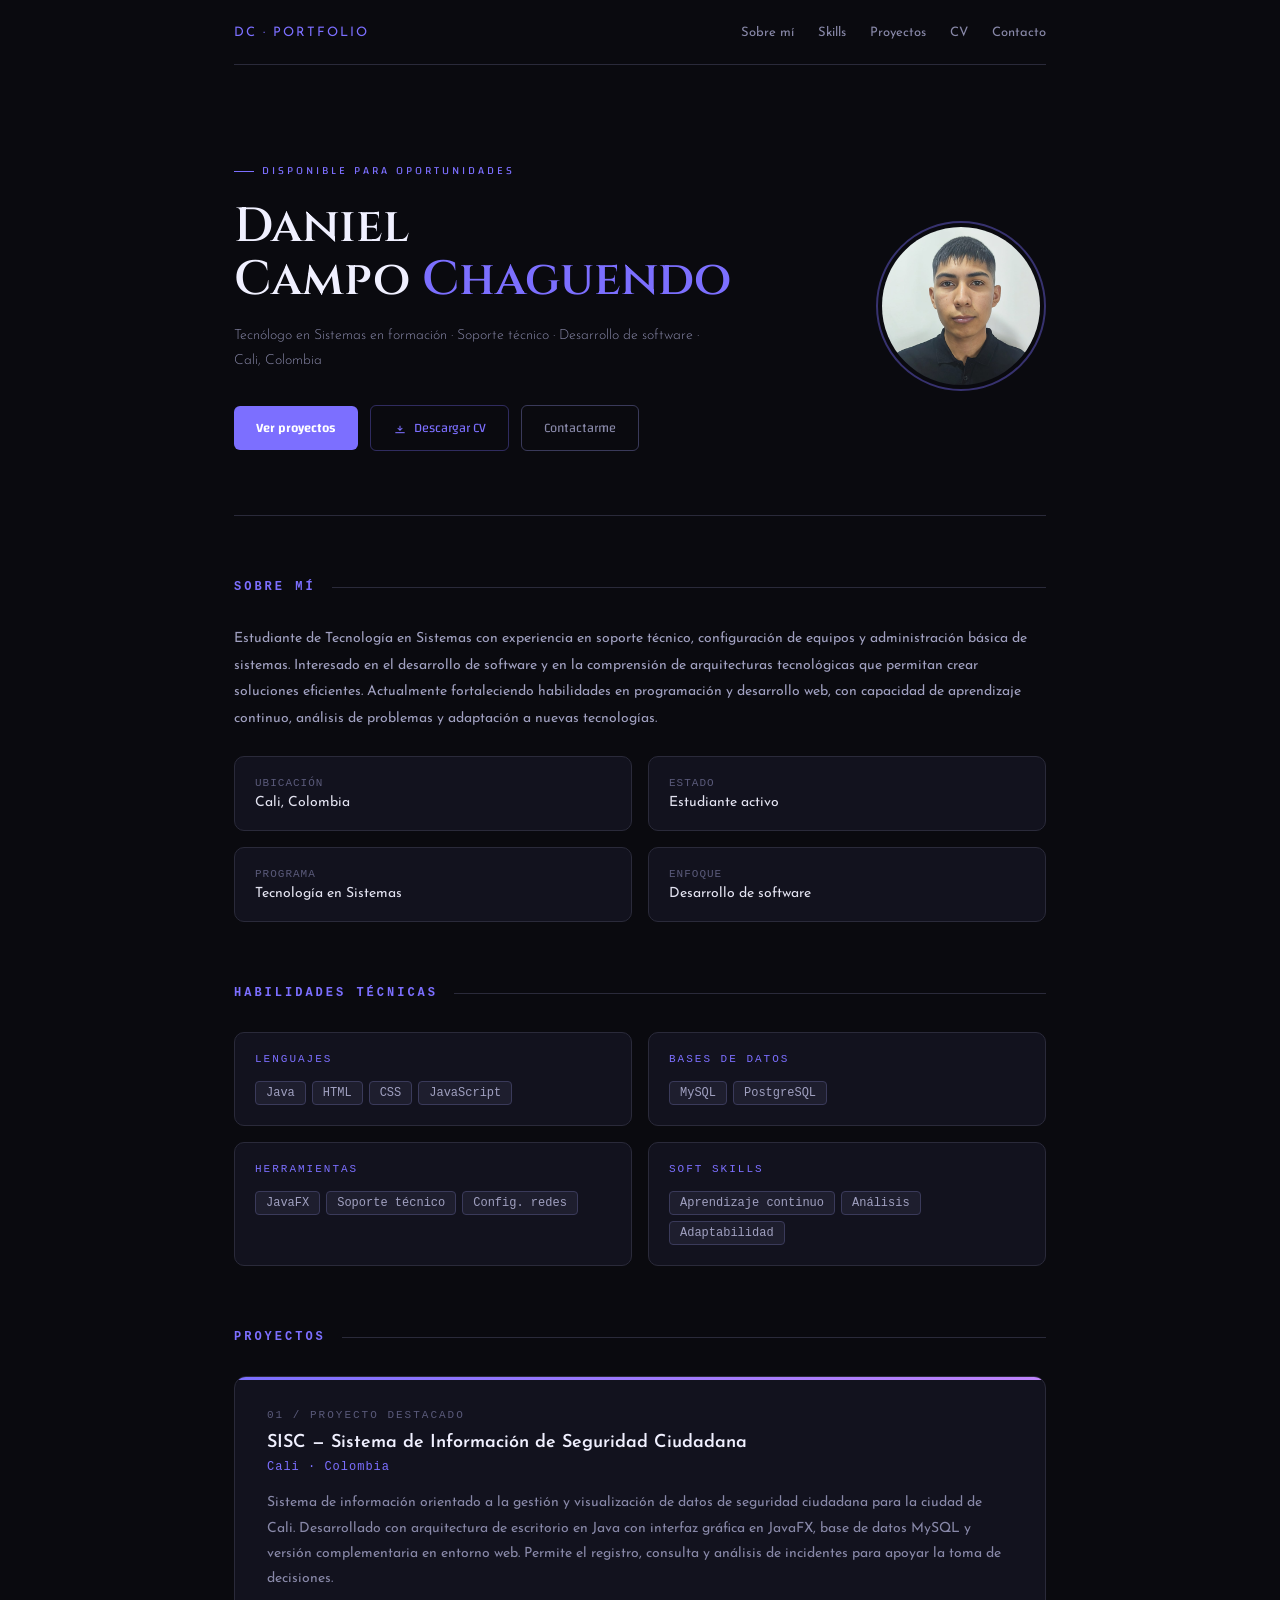
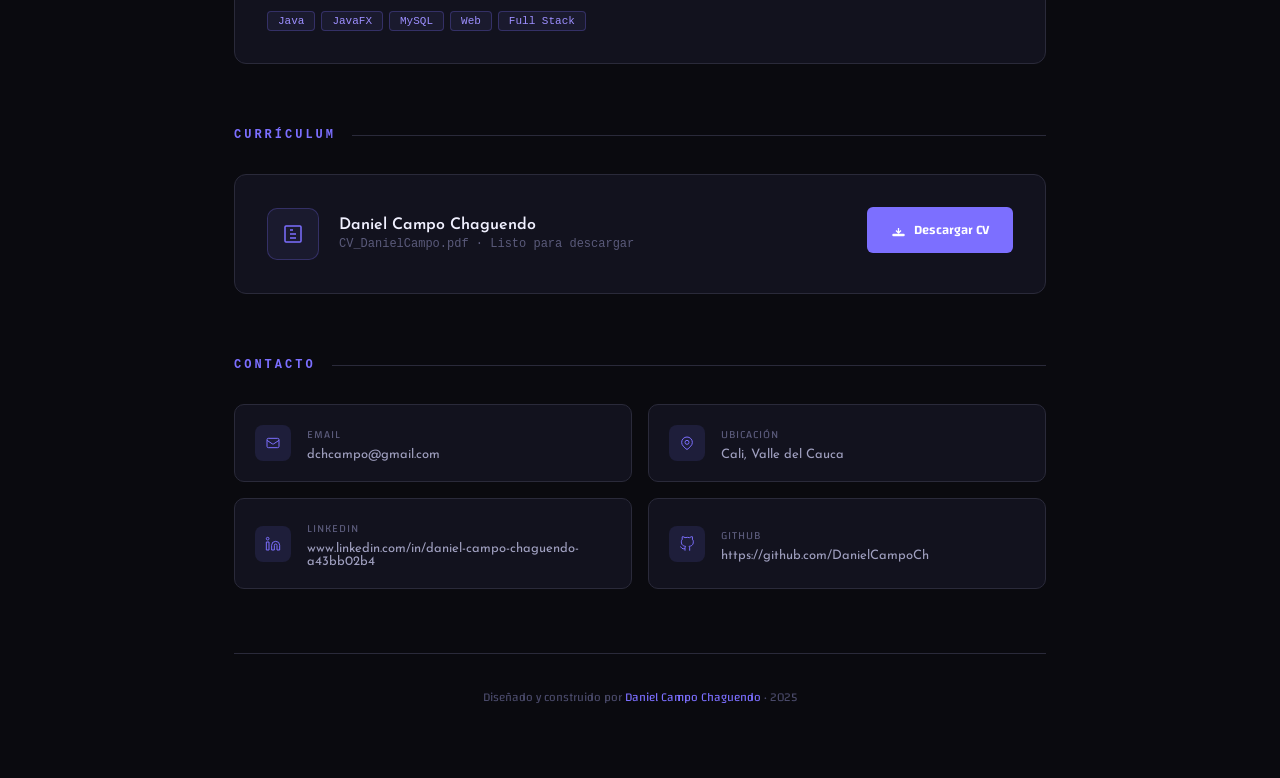
==== index.html @ 781b0d57 "renombre" ====
<!DOCTYPE html>
<html lang="es">
<head>
  <meta charset="UTF-8" />
  <meta name="viewport" content="width=device-width, initial-scale=1.0" />
  <title>Daniel Campo Chaguendo · Portfolio</title>
  <link rel="preconnect" href="https://fonts.googleapis.com">
  <link rel="preconnect" href="https://fonts.gstatic.com" crossorigin>
  <link href="https://fonts.googleapis.com/css2?family=Bungee&family=Changa:wght@200..800&family=Cinzel:wght@400..900&family=Josefin+Sans:ital,wght@0,100..700;1,100..700&family=Luckiest+Guy&family=Staatliches&display=swap" rel="stylesheet">
  <link rel="stylesheet" href="css/portafolio_styles.css">
</head>
<body>

  <!-- LIGHTBOX -->
  <div class="lightbox" id="lightbox" onclick="closeLightbox()">
    <!--
      FOTO AMPLIADA — cambia este src por la ruta de tu foto, ej: src="foto.jpg"
    -->
    <img
      src="img/logo-perfil.jpg"
      id="lightboxImg"
      alt="Daniel Campo Chaguendo"
    />
    <div class="lightbox-name">Daniel Campo Chaguendo</div>
    <button class="lightbox-close" onclick="closeLightbox()">CERRAR</button>
  </div>

  <div class="portfolio-root">

    <nav>
      <div class="nav-logo">DC · Portfolio</div>
      <ul class="nav-links">
        <li><a href="#sobre">Sobre mí</a></li>
        <li><a href="#skills">Skills</a></li>
        <li><a href="#proyectos">Proyectos</a></li>
        <li><a href="#cv-section">CV</a></li>
        <li><a href="#contacto">Contacto</a></li>
      </ul>
    </nav>

    <!-- HERO -->
    <div class="hero">
      <div class="hero-inner">
        <div class="hero-text">
          <div class="hero-tag">Disponible para oportunidades</div>
          <h1>Daniel<br>Campo <span>Chaguendo</span></h1>
          <p class="hero-desc">
            Tecnólogo en Sistemas en formación · Soporte técnico · Desarrollo de software · Cali, Colombia
          </p>
          <div class="hero-cta">
            <a class="btn-primary" href="#proyectos">Ver proyectos</a>
            <a class="btn-cv" href="#cv-section">
              <svg viewBox="0 0 24 24" fill="none" stroke="currentColor" stroke-width="1.8">
                <path d="M12 16v-8M8 12l4 4 4-4"/><path d="M4 20h16"/>
              </svg>
              Descargar CV
            </a>
            <a class="btn-outline" href="#contacto">Contactarme</a>
          </div>
        </div>

        <!--
          FOTO DE PERFIL — Para usar tu foto real:
          1. Guarda tu foto en la misma carpeta que este archivo, ej: "mi-foto.jpg"
          2. Cambia el src de abajo: src="mi-foto.jpg"
          3. Haz lo mismo en el lightbox de arriba
        -->
        <div class="hero-photo-wrap">
          <div class="photo-frame" onclick="openLightbox()">
            <div class="photo-inner">
              <img
                src="img/logo-perfil.jpg"
                alt="Daniel Campo Chaguendo"
              />
              <div class="photo-hint"><span>VER FOTO</span></div>
            </div>
          </div>
        </div>
      </div>
    </div>

    <!-- SOBRE MÍ -->
    <section id="sobre">
      <div class="section-header"><h2>Sobre mí</h2></div>
      <p class="about-text">
        Estudiante de Tecnología en Sistemas con experiencia en soporte técnico, configuración de equipos
        y administración básica de sistemas. Interesado en el desarrollo de software y en la comprensión
        de arquitecturas tecnológicas que permitan crear soluciones eficientes. Actualmente fortaleciendo
        habilidades en programación y desarrollo web, con capacidad de aprendizaje continuo, análisis de
        problemas y adaptación a nuevas tecnologías.
      </p>
      <div class="about-grid">
        <div class="info-card">
          <div class="info-card-label">Ubicación</div>
          <div class="info-card-value">Cali, Colombia</div>
        </div>
        <div class="info-card">
          <div class="info-card-label">Estado</div>
          <div class="info-card-value">Estudiante activo</div>
        </div>
        <div class="info-card">
          <div class="info-card-label">Programa</div>
          <div class="info-card-value">Tecnología en Sistemas</div>
        </div>
        <div class="info-card">
          <div class="info-card-label">Enfoque</div>
          <div class="info-card-value">Desarrollo de software</div>
        </div>
      </div>
    </section>

    <!-- SKILLS -->
    <section id="skills">
      <div class="section-header"><h2>Habilidades técnicas</h2></div>
      <div class="skills-grid">
        <div class="skill-group">
          <div class="skill-group-title">Lenguajes</div>
          <div class="skill-pills">
            <span class="pill">Java</span>
            <span class="pill">HTML</span>
            <span class="pill">CSS</span>
            <span class="pill">JavaScript</span>
          </div>
        </div>
        <div class="skill-group">
          <div class="skill-group-title">Bases de datos</div>
          <div class="skill-pills">
            <span class="pill">MySQL</span>
            <span class="pill">PostgreSQL</span>
          </div>
        </div>
        <div class="skill-group">
          <div class="skill-group-title">Herramientas</div>
          <div class="skill-pills">
            <span class="pill">JavaFX</span>
            <span class="pill">Soporte técnico</span>
            <span class="pill">Config. redes</span>
          </div>
        </div>
        <div class="skill-group">
          <div class="skill-group-title">Soft skills</div>
          <div class="skill-pills">
            <span class="pill">Aprendizaje continuo</span>
            <span class="pill">Análisis</span>
            <span class="pill">Adaptabilidad</span>
          </div>
        </div>
      </div>
    </section>

    <!-- PROYECTOS -->
    <section id="proyectos">
      <div class="section-header"><h2>Proyectos</h2></div>
      <div class="project-card">
        <div class="project-number">01 / PROYECTO DESTACADO</div>
        <div class="project-title">SISC — Sistema de Información de Seguridad Ciudadana</div>
        <div class="project-subtitle">Cali · Colombia</div>
        <p class="project-desc">
          Sistema de información orientado a la gestión y visualización de datos de seguridad ciudadana
          para la ciudad de Cali. Desarrollado con arquitectura de escritorio en Java con interfaz gráfica
          en JavaFX, base de datos MySQL y versión complementaria en entorno web. Permite el registro,
          consulta y análisis de incidentes para apoyar la toma de decisiones.
        </p>
        <div class="project-tags">
          <span class="tag">Java</span>
          <span class="tag">JavaFX</span>
          <span class="tag">MySQL</span>
          <span class="tag">Web</span>
          <span class="tag">Full Stack</span>
        </div>
      </div>
    </section>

    <!-- CV -->
    <section id="cv-section">
      <div class="section-header"><h2>Currículum</h2></div>
      <div class="cv-card">
        <div class="cv-info">
          <div class="cv-icon">
            <svg viewBox="0 0 24 24" fill="none" stroke="#7c6fff" stroke-width="1.5">
              <path d="M9 12h6M9 16h6M9 8h3M5 4h14a1 1 0 011 1v14a1 1 0 01-1 1H5a1 1 0 01-1-1V5a1 1 0 011-1z"/>
            </svg>
          </div>
          <div>
            <div class="cv-title">Daniel Campo Chaguendo</div>
            <div class="cv-meta" id="cvMeta">CV_DanielCampo.pdf · Listo para descargar</div>
            <div class="cv-status" id="cvStatus">CV cargado correctamente</div>
          </div>
        </div>
        <div class="cv-actions">
          <button class="btn-download" onclick="downloadCV()">
            <svg viewBox="0 0 24 24" fill="none" stroke="currentColor" stroke-width="2">
              <path d="M12 16v-8M8 12l4 4 4-4"/><rect x="3" y="18" width="18" height="2" rx="1"/>
            </svg>
            Descargar CV
          </button>
          <span class="cv-upload-note" onclick="document.getElementById('cvInput').click()">
          </span>
          <input type="file" id="cvInput" accept=".pdf" />
        </div>
      </div>
    </section>

    <!-- CONTACTO -->
    <section id="contacto">
      <div class="section-header"><h2>Contacto</h2></div>
      <div class="contact-grid">
        <div class="contact-card">
          <div class="contact-icon">
            <svg viewBox="0 0 24 24" fill="none" stroke="#7c6fff" stroke-width="1.5">
              <path d="M3 8l7.89 5.26a2 2 0 002.22 0L21 8M5 19h14a2 2 0 002-2V7a2 2 0 00-2-2H5a2 2 0 00-2 2v10a2 2 0 002 2z"/>
            </svg>
          </div>
          <div>
            <div class="contact-label">Email</div>
            <!-- Reemplaza con tu email real -->
            <div class="contact-value">dchcampo@gmail.com</div>
          </div>
        </div>
        <div class="contact-card">
          <div class="contact-icon">
            <svg viewBox="0 0 24 24" fill="none" stroke="#7c6fff" stroke-width="1.5">
              <path d="M17.657 16.657L13.414 20.9a2 2 0 01-2.827 0l-4.244-4.243a8 8 0 1111.314 0z"/>
              <path d="M15 11a3 3 0 11-6 0 3 3 0 016 0z"/>
            </svg>
          </div>
          <div>
            <div class="contact-label">Ubicación</div>
            <div class="contact-value">Cali, Valle del Cauca</div>
          </div>
        </div>
        <div class="contact-card">
          <div class="contact-icon">
            <svg viewBox="0 0 24 24" fill="none" stroke="#7c6fff" stroke-width="1.5">
              <path d="M16 8a6 6 0 016 6v7h-4v-7a2 2 0 00-2-2 2 2 0 00-2 2v7h-4v-7a6 6 0 016-6zM2 9h4v12H2z"/>
              <circle cx="4" cy="4" r="2"/>
            </svg>
          </div>
          <div>
            <div class="contact-label">LinkedIn</div>
            <!-- Reemplaza con tu usuario real de LinkedIn -->
            <div class="contact-value">www.linkedin.com/in/daniel-campo-chaguendo-a43bb02b4</div>
          </div>
        </div>
        <div class="contact-card">
          <div class="contact-icon">
            <svg viewBox="0 0 24 24" fill="none" stroke="#7c6fff" stroke-width="1.5">
              <path d="M9 19c-5 1.5-5-2.5-7-3m14 6v-3.87a3.37 3.37 0 00-.94-2.61c3.14-.35 6.44-1.54 6.44-7A5.44 5.44 0 0020 4.77 5.07 5.07 0 0019.91 1S18.73.65 16 2.48a13.38 13.38 0 00-7 0C6.27.65 5.09 1 5.09 1A5.07 5.07 0 005 4.77a5.44 5.44 0 00-1.5 3.78c0 5.42 3.3 6.61 6.44 7A3.37 3.37 0 009 18.13V22"/>
            </svg>
          </div>
          <div>
            <div class="contact-label">GitHub</div>
            <!-- Reemplaza con tu usuario real de GitHub -->
            <div class="contact-value">https://github.com/DanielCampoCh</div>
          </div>
        </div>
      </div>
    </section>

    <footer>
      Diseñado y construido por <span>Daniel Campo Chaguendo</span> · 2025
    </footer>

  </div>

  <script src="js/portafolio_scripts.js"></script>
</body>
</html>
---- css/portafolio_styles.css ----
* { 
  margin: 0; 
  padding: 0; 
  box-sizing: border-box; 
}
html {
   scroll-behavior: smooth; 
}
body {
  background: #0a0a0f;
  color: #e2e2f0;
  font-family: "Josefin Sans", sans-serif;
  min-height: 100vh;
}
.portfolio-root {
  max-width: 860px;
  margin: 0 auto;
  padding: 0 1.5rem 4rem;
}

/* NAV */
nav {
  display: flex;
  justify-content: space-between;
  align-items: center;
  padding: 1.5rem 0;
  border-bottom: 0.5px solid #2a2a3a;
  margin-bottom: 3rem;
  position: sticky;
  top: 0;
  background: #0a0a0f;
  z-index: 100;
}
.nav-logo {
  font-family: 'Josefin Sans', monospace;
  font-size: 13px;
  color: #7c6fff;
  letter-spacing: 2px;
  text-transform: uppercase;
}
.nav-links { display: flex; gap: 1.5rem; list-style: none; }
.nav-links a {
  font-size: 13px;
  color: #8888a8;
  text-decoration: none;
  transition: color 0.2s;
}
.nav-links a:hover { color: #e2e2f0; }

/* HERO */
.hero {
  padding: 3rem 0 4rem;
  border-bottom: 0.5px solid #2a2a3a;
  margin-bottom: 4rem;
}
.hero-inner {
  display: flex;
  align-items: center;
  justify-content: space-between;
  gap: 2.5rem;
  flex-wrap: wrap;
}
.hero-text { 
  flex: 1; 
  min-width: 
  280px;
}
.hero-tag {
  font-family: 'Changa', monospace;
  font-size: 11px;
  color: #7c6fff;
  letter-spacing: 3px;
  text-transform: uppercase;
  margin-bottom: 1.25rem;
  display: flex;
  align-items: center;
  gap: 8px;
}
.hero-tag::before {
  content: '';
  display: inline-block;
  width: 20px;
  height: 1px;
  background: #7c6fff;
}
h1 {
  font-family: 'Cinzel', sans-serif;
  font-size: clamp(1.8rem, 4vw, 3rem);
  font-weight: 600;
  line-height: 1.1;
  color: #f0f0ff;
  margin-bottom: 1rem;
}
h1 span { color: #7c6fff; }
.hero-desc {
  font-size: 14px;
  color: #8888a8;
  line-height: 1.8;
  max-width: 480px;
  margin-bottom: 2rem;
  font-weight: 300;
}
.hero-cta { display: flex; gap: 0.75rem; flex-wrap: wrap; align-items: center; }

.btn-primary {
  background: #7c6fff;
  color: #fff;
  border: none;
  padding: 10px 22px;
  border-radius: 6px;
  font-size: 13px;
  font-family: 'Changa', sans-serif;
  font-weight: 600;
  cursor: pointer;
  transition: background 0.2s;
  text-decoration: none;
  display: inline-flex;
  align-items: center;
}
.btn-primary:hover { background: #9a8fff; }

.btn-outline {
  background: transparent;
  color: #8888a8;
  border: 0.5px solid #3a3a5a;
  padding: 10px 22px;
  border-radius: 6px;
  font-size: 13px;
  font-family: 'Changa', sans-serif;
  cursor: pointer;
  transition: all 0.2s;
  text-decoration: none;
  display: inline-flex;
  align-items: center;
}
.btn-outline:hover { border-color: #7c6fff; color: #e2e2f0; }

.btn-cv {
  background: transparent;
  color: #7c6fff;
  border: 0.5px solid #7c6fff55;
  padding: 10px 22px;
  border-radius: 6px;
  font-size: 13px;
  font-family: 'Changa', sans-serif;
  cursor: pointer;
  display: inline-flex;
  align-items: center;
  gap: 7px;
  transition: all 0.2s;
  text-decoration: none;
}
.btn-cv:hover { background: #7c6fff18; border-color: #7c6fff; }
.btn-cv svg { width: 14px; height: 14px; }

/* FOTO */
.hero-photo-wrap {
  flex-shrink: 0;
  display: flex;
  flex-direction: column;
  align-items: center;
}
.photo-frame {
  width: 170px;
  height: 170px;
  border-radius: 50%;
  border: 2px solid #7c6fff66;
  padding: 4px;
  cursor: pointer;
  transition: border-color 0.2s;
}
.photo-frame:hover { border-color: #7c6fff; }
.photo-inner {
  width: 100%;
  height: 100%;
  border-radius: 50%;
  overflow: hidden;
  background: #1a1a2e;
  display: flex;
  align-items: center;
  justify-content: center;
  position: relative;
}
.photo-inner img { width: 100%; height: 100%; object-fit: cover; }
.photo-hint {
  position: absolute;
  bottom: 0; left: 0; right: 0;
  background: #7c6fff99;
  display: flex;
  align-items: center;
  justify-content: center;
  padding: 8px 0;
  opacity: 0;
  transition: opacity 0.2s;
}
.photo-frame:hover .photo-hint { opacity: 1; }
.photo-hint span {
  font-size: 10px;
  color: #fff;
  font-family: 'Changa', monospace;
  letter-spacing: 1px;
}

/* LIGHTBOX */
.lightbox {
  display: none;
  position: fixed;
  inset: 0;
  background: rgba(0,0,0,0.88);
  z-index: 999;
  align-items: center;
  justify-content: center;
  flex-direction: column;
  gap: 1rem;
}
.lightbox.open { display: flex; }
.lightbox img {
  max-width: 340px;
  max-height: 340px;
  border-radius: 12px;
  border: 2px solid #7c6fff44;
  object-fit: cover;
}
.lightbox-close {
  font-size: 12px;
  color: #8888a8;
  font-family: 'Changa', monospace;
  cursor: pointer;
  letter-spacing: 2px;
  border: 0.5px solid #3a3a5a;
  padding: 6px 18px;
  border-radius: 4px;
  background: transparent;
  transition: all 0.2s;
}
.lightbox-close:hover { color: #e2e2f0; border-color: #7c6fff; }
.lightbox-name {
  font-size: 14px;
  color: #a0a0c0;
  font-family: 'Space Mono', monospace;
}

/* SECCIONES */
section { margin-bottom: 4rem; }
.section-header {
  display: flex;
  align-items: center;
  gap: 1rem;
  margin-bottom: 2rem;
}
.section-header h2 {
  font-family: 'Space Mono', monospace;
  font-size: 12px;
  letter-spacing: 3px;
  text-transform: uppercase;
  color: #7c6fff;
  white-space: nowrap;
}
.section-header::after {
  content: '';
  flex: 1;
  height: 0.5px;
  background: #2a2a3a;
}

/* SOBRE MÍ */
.about-text {
  font-size: 14px;
  color: #a0a0c0;
  line-height: 1.9;
  margin-bottom: 1.5rem;
}
.about-grid { display: grid; grid-template-columns: 1fr 1fr; gap: 1rem; }
.info-card {
  background: #12121e;
  border: 0.5px solid #2a2a3a;
  border-radius: 10px;
  padding: 1.25rem;
}
.info-card-label {
  font-size: 11px;
  color: #5a5a7a;
  letter-spacing: 1px;
  text-transform: uppercase;
  margin-bottom: 6px;
  font-family: 'Space Mono', monospace;
}
.info-card-value { font-size: 14px; color: #e2e2f0; }

/* SKILLS */
.skills-grid { display: grid; grid-template-columns: 1fr 1fr; gap: 1rem; }
.skill-group {
  background: #12121e;
  border: 0.5px solid #2a2a3a;
  border-radius: 10px;
  padding: 1.25rem;
}
.skill-group-title {
  font-size: 11px;
  font-family: 'Space Mono', monospace;
  letter-spacing: 2px;
  text-transform: uppercase;
  color: #7c6fff;
  margin-bottom: 1rem;
}
.skill-pills { display: flex; flex-wrap: wrap; gap: 6px; }
.pill {
  background: #1e1e2e;
  border: 0.5px solid #3a3a5a;
  color: #a0a0c0;
  font-size: 12px;
  padding: 4px 10px;
  border-radius: 4px;
  font-family: 'Space Mono', monospace;
}

/* PROYECTOS */
.project-card {
  background: #12121e;
  border: 0.5px solid #2a2a3a;
  border-radius: 12px;
  padding: 2rem;
  position: relative;
  overflow: hidden;
}
.project-card::before {
  content: '';
  position: absolute;
  top: 0; left: 0; right: 0;
  height: 3px;
  background: linear-gradient(90deg, #7c6fff, #c084fc);
}
.project-number {
  font-family: 'Space Mono', monospace;
  font-size: 11px;
  color: #5a5a7a;
  letter-spacing: 2px;
  margin-bottom: 0.75rem;
}
.project-title { font-size: 18px; font-weight: 600; color: #f0f0ff; margin-bottom: 0.5rem; }
.project-subtitle {
  font-size: 12px;
  color: #7c6fff;
  font-family: 'Space Mono', monospace;
  letter-spacing: 1px;
  margin-bottom: 1rem;
}
.project-desc { font-size: 14px; color: #8888a8; line-height: 1.8; margin-bottom: 1.25rem; }
.project-tags { display: flex; flex-wrap: wrap; gap: 6px; }
.tag {
  background: #1a1a2e;
  border: 0.5px solid #7c6fff44;
  color: #9d8fff;
  font-size: 11px;
  padding: 3px 10px;
  border-radius: 4px;
  font-family: 'Space Mono', monospace;
}

/* CV */
.cv-card {
  background: #12121e;
  border: 0.5px solid #2a2a3a;
  border-radius: 12px;
  padding: 2rem;
  display: flex;
  align-items: center;
  justify-content: space-between;
  gap: 1.5rem;
  flex-wrap: wrap;
}
.cv-info { display: flex; align-items: center; gap: 1.25rem; }
.cv-icon {
  width: 52px;
  height: 52px;
  background: #1a1a2e;
  border: 0.5px solid #7c6fff44;
  border-radius: 10px;
  display: flex;
  align-items: center;
  justify-content: center;
  flex-shrink: 0;
}
.cv-icon svg { width: 24px; height: 24px; }
.cv-title { font-size: 16px; font-weight: 600; color: #f0f0ff; margin-bottom: 4px; }
.cv-meta { font-size: 12px; color: #5a5a7a; font-family: 'Space Mono', monospace; }
.cv-status {
  font-size: 11px;
  color: #4caf88;
  font-family: 'Space Mono', monospace;
  display: none;
  margin-top: 4px;
}
.cv-actions { display: flex; flex-direction: column; align-items: flex-end; gap: 8px; }

.btn-download {
  background: #7c6fff;
  color: #fff;
  border: none;
  padding: 11px 24px;
  border-radius: 6px;
  font-size: 13px;
  font-family: 'Changa', sans-serif;
  font-weight: 600;
  cursor: pointer;
  display: flex;
  align-items: center;
  gap: 8px;
  transition: background 0.2s;
}
.btn-download:hover { 
  background: #9a8fff; 
}
.btn-download svg { 
  width: 15px; 
  height: 15px; }

.cv-upload-note {
  font-size: 11px;
  color: #5a5a7a;
  font-family: 'Changa', monospace;
  cursor: pointer;
  transition: color 0.2s;
}
.cv-upload-note:hover { color: #7c6fff; }
#cvInput { display: none; }

/* CONTACTO */
.contact-grid { display: grid; grid-template-columns: 1fr 1fr; gap: 1rem; }
.contact-card {
  background: #12121e;
  border: 0.5px solid #2a2a3a;
  border-radius: 10px;
  padding: 1.25rem;
  display: flex;
  align-items: center;
  gap: 1rem;
}
.contact-icon {
  width: 36px;
  height: 36px;
  background: #1e1e3a;
  border-radius: 8px;
  display: flex;
  align-items: center;
  justify-content: center;
  flex-shrink: 0;
}
.contact-icon svg { width: 16px; height: 16px; }
.contact-label {
  font-size: 11px;
  color: #5a5a7a;
  text-transform: uppercase;
  letter-spacing: 1px;
  margin-bottom: 3px;
  font-family: 'Changa', monospace;
}
.contact-value { font-size: 13px; color: #a0a0c0; }

/* FOOTER */
footer {
  border-top: 0.5px solid #2a2a3a;
  padding-top: 2rem;
  text-align: center;
  font-size: 12px;
  color: #4a4a6a;
  font-family: 'Changa', monospace;
}
footer span { color: #7c6fff; }

/* RESPONSIVE */
@media (max-width: 600px) {
  .about-grid,
  .skills-grid,
  .contact-grid { grid-template-columns: 1fr; }
  .hero-inner { flex-direction: column-reverse; align-items: flex-start; }
  .nav-links { gap: 1rem; }
  .cv-card { flex-direction: column; align-items: flex-start; }
  .cv-actions { align-items: flex-start; }
}
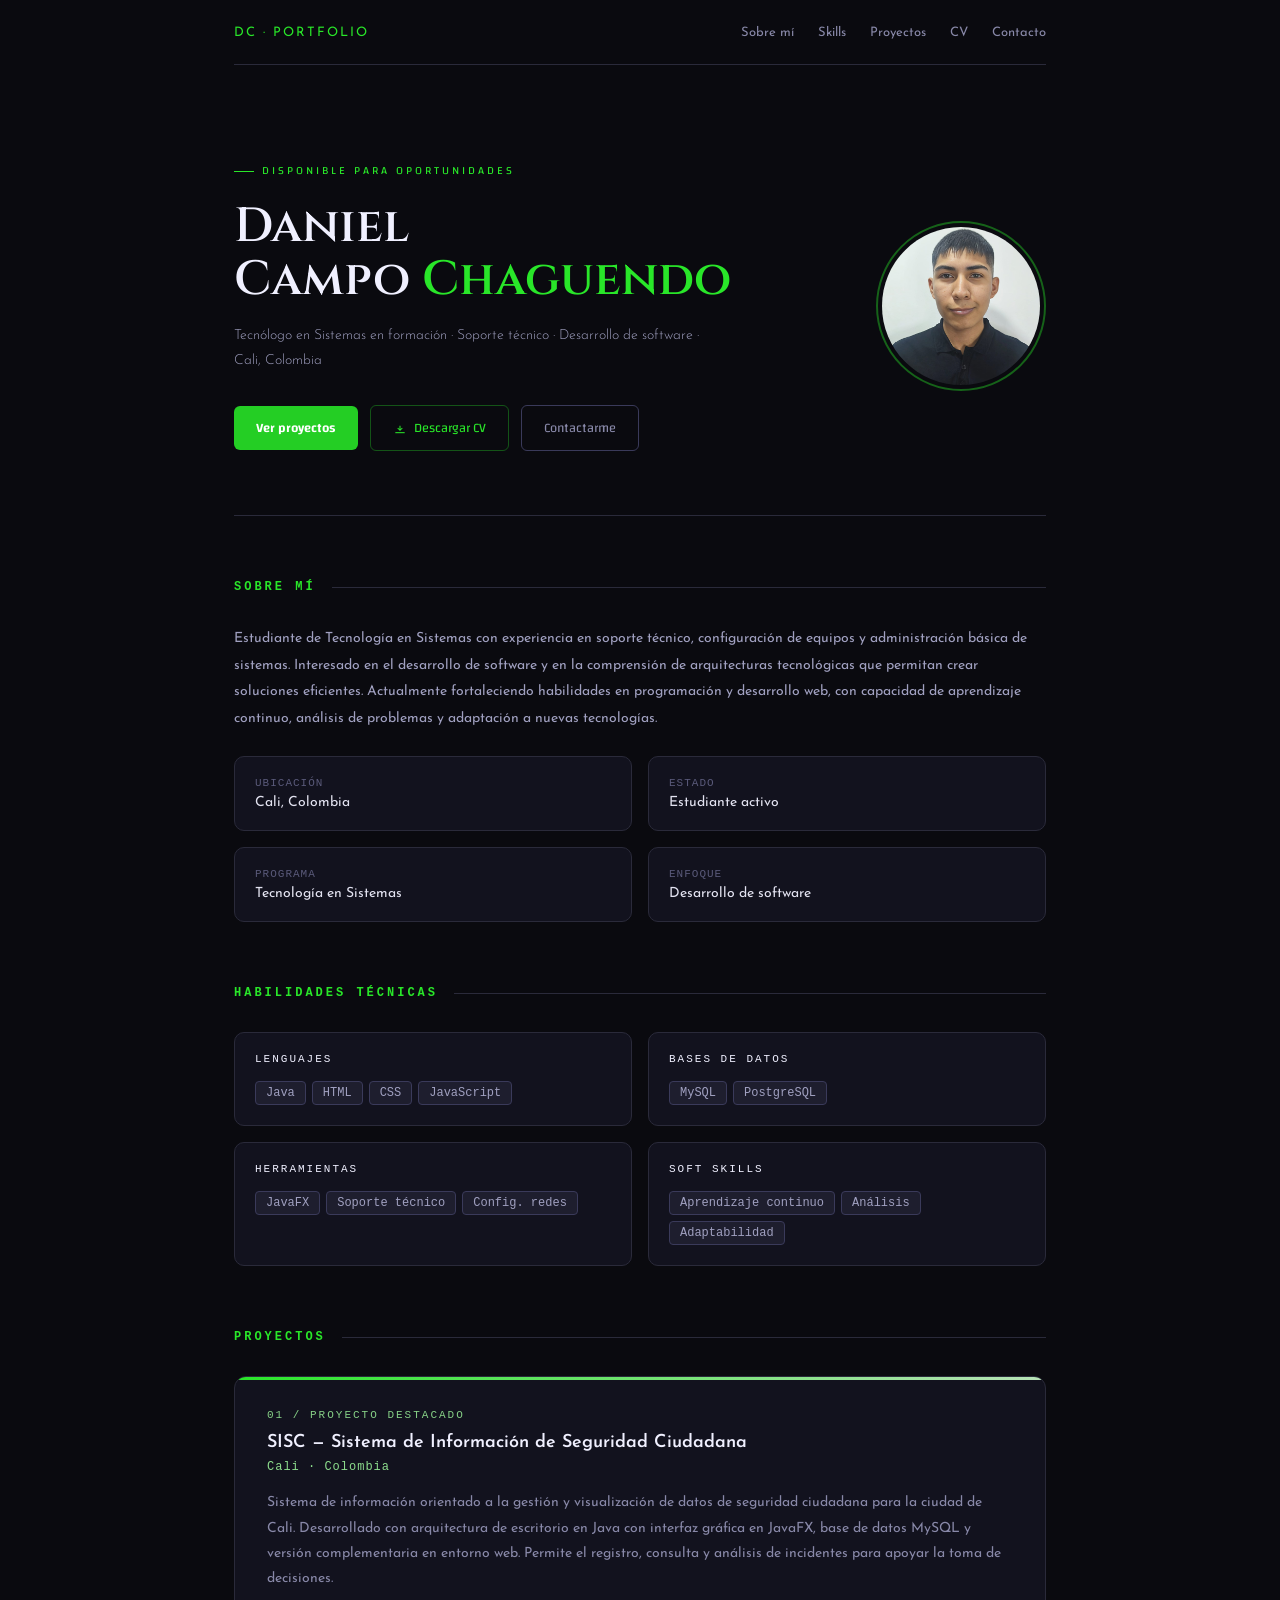
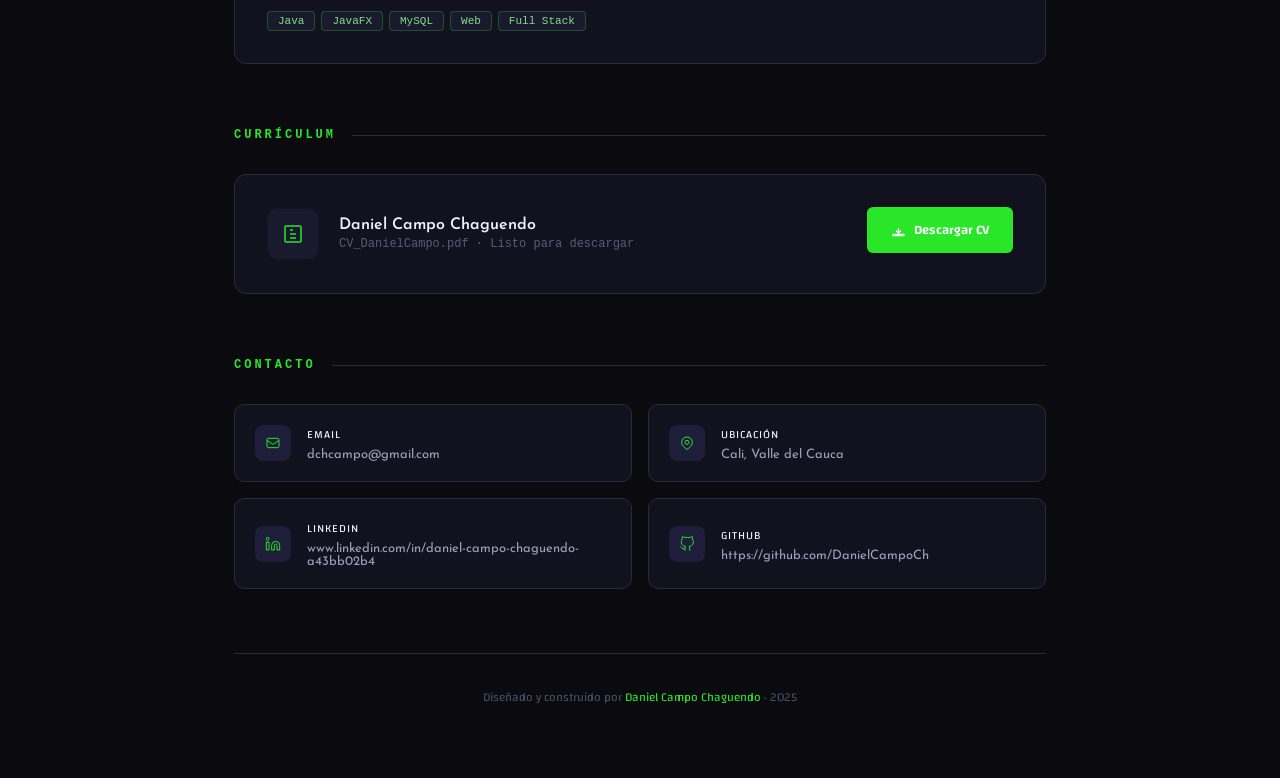
==== commit a33f5747: "camnbioStyles" ====
--- a/index.html
+++ b/index.html
@@ -69,7 +69,7 @@
           <div class="photo-frame" onclick="openLightbox()">
             <div class="photo-inner">
               <img
-                src="img/logo-perfil.jpg"
+                src="img/LogoFeliz.jpeg"
                 alt="Daniel Campo Chaguendo"
               />
               <div class="photo-hint"><span>VER FOTO</span></div>
@@ -177,7 +177,7 @@
       <div class="cv-card">
         <div class="cv-info">
           <div class="cv-icon">
-            <svg viewBox="0 0 24 24" fill="none" stroke="#7c6fff" stroke-width="1.5">
+            <svg viewBox="0 0 24 24" fill="none" stroke="#29e629" stroke-width="1.5">
               <path d="M9 12h6M9 16h6M9 8h3M5 4h14a1 1 0 011 1v14a1 1 0 01-1 1H5a1 1 0 01-1-1V5a1 1 0 011-1z"/>
             </svg>
           </div>
@@ -207,7 +207,7 @@
       <div class="contact-grid">
         <div class="contact-card">
           <div class="contact-icon">
-            <svg viewBox="0 0 24 24" fill="none" stroke="#7c6fff" stroke-width="1.5">
+            <svg viewBox="0 0 24 24" fill="none" stroke="#29e629" stroke-width="1.5">
               <path d="M3 8l7.89 5.26a2 2 0 002.22 0L21 8M5 19h14a2 2 0 002-2V7a2 2 0 00-2-2H5a2 2 0 00-2 2v10a2 2 0 002 2z"/>
             </svg>
           </div>
@@ -219,7 +219,7 @@
         </div>
         <div class="contact-card">
           <div class="contact-icon">
-            <svg viewBox="0 0 24 24" fill="none" stroke="#7c6fff" stroke-width="1.5">
+            <svg viewBox="0 0 24 24" fill="none" stroke="#29e629" stroke-width="1.5">
               <path d="M17.657 16.657L13.414 20.9a2 2 0 01-2.827 0l-4.244-4.243a8 8 0 1111.314 0z"/>
               <path d="M15 11a3 3 0 11-6 0 3 3 0 016 0z"/>
             </svg>
@@ -231,7 +231,7 @@
         </div>
         <div class="contact-card">
           <div class="contact-icon">
-            <svg viewBox="0 0 24 24" fill="none" stroke="#7c6fff" stroke-width="1.5">
+            <svg viewBox="0 0 24 24" fill="none" stroke="#29e629" stroke-width="1.5">
               <path d="M16 8a6 6 0 016 6v7h-4v-7a2 2 0 00-2-2 2 2 0 00-2 2v7h-4v-7a6 6 0 016-6zM2 9h4v12H2z"/>
               <circle cx="4" cy="4" r="2"/>
             </svg>
@@ -244,7 +244,7 @@
         </div>
         <div class="contact-card">
           <div class="contact-icon">
-            <svg viewBox="0 0 24 24" fill="none" stroke="#7c6fff" stroke-width="1.5">
+            <svg viewBox="0 0 24 24" fill="none" stroke="#29e629" stroke-width="1.5">
               <path d="M9 19c-5 1.5-5-2.5-7-3m14 6v-3.87a3.37 3.37 0 00-.94-2.61c3.14-.35 6.44-1.54 6.44-7A5.44 5.44 0 0020 4.77 5.07 5.07 0 0019.91 1S18.73.65 16 2.48a13.38 13.38 0 00-7 0C6.27.65 5.09 1 5.09 1A5.07 5.07 0 005 4.77a5.44 5.44 0 00-1.5 3.78c0 5.42 3.3 6.61 6.44 7A3.37 3.37 0 009 18.13V22"/>
             </svg>
           </div>
--- a/css/portafolio_styles.css
+++ b/css/portafolio_styles.css
@@ -34,7 +34,7 @@
 .nav-logo {
   font-family: 'Josefin Sans', monospace;
   font-size: 13px;
-  color: #7c6fff;
+  color: #29e629;
   letter-spacing: 2px;
   text-transform: uppercase;
 }
@@ -68,7 +68,7 @@
 .hero-tag {
   font-family: 'Changa', monospace;
   font-size: 11px;
-  color: #7c6fff;
+  color: #29e629;
   letter-spacing: 3px;
   text-transform: uppercase;
   margin-bottom: 1.25rem;
@@ -81,7 +81,7 @@
   display: inline-block;
   width: 20px;
   height: 1px;
-  background: #7c6fff;
+  background: #29e629;
 }
 h1 {
   font-family: 'Cinzel', sans-serif;
@@ -91,10 +91,10 @@
   color: #f0f0ff;
   margin-bottom: 1rem;
 }
-h1 span { color: #7c6fff; }
+h1 span { color: #29e629; }
 .hero-desc {
   font-size: 14px;
-  color: #8888a8;
+  color: #a0a0c0;
   line-height: 1.8;
   max-width: 480px;
   margin-bottom: 2rem;
@@ -103,8 +103,8 @@
 .hero-cta { display: flex; gap: 0.75rem; flex-wrap: wrap; align-items: center; }
 
 .btn-primary {
-  background: #7c6fff;
-  color: #fff;
+  background: #24ce24;
+  color: #ffff;
   border: none;
   padding: 10px 22px;
   border-radius: 6px;
@@ -117,7 +117,7 @@
   display: inline-flex;
   align-items: center;
 }
-.btn-primary:hover { background: #9a8fff; }
+.btn-primary:hover { background: #8fce8f; }
 
 .btn-outline {
   background: transparent;
@@ -133,12 +133,12 @@
   display: inline-flex;
   align-items: center;
 }
-.btn-outline:hover { border-color: #7c6fff; color: #e2e2f0; }
+.btn-outline:hover { border-color: #29e629; color: #e2e2f0; }
 
 .btn-cv {
   background: transparent;
-  color: #7c6fff;
-  border: 0.5px solid #7c6fff55;
+  color: #29e629;
+  border: 0.5px solid #29e62955;
   padding: 10px 22px;
   border-radius: 6px;
   font-size: 13px;
@@ -150,7 +150,7 @@
   transition: all 0.2s;
   text-decoration: none;
 }
-.btn-cv:hover { background: #7c6fff18; border-color: #7c6fff; }
+.btn-cv:hover { background: #29e62918; border-color: #29e629; }
 .btn-cv svg { width: 14px; height: 14px; }
 
 /* FOTO */
@@ -164,12 +164,12 @@
   width: 170px;
   height: 170px;
   border-radius: 50%;
-  border: 2px solid #7c6fff66;
+  border: 2px solid #29e62966;
   padding: 4px;
   cursor: pointer;
   transition: border-color 0.2s;
 }
-.photo-frame:hover { border-color: #7c6fff; }
+.photo-frame:hover { border-color: #29e629; }
 .photo-inner {
   width: 100%;
   height: 100%;
@@ -185,7 +185,7 @@
 .photo-hint {
   position: absolute;
   bottom: 0; left: 0; right: 0;
-  background: #7c6fff99;
+  background: #29e62999;
   display: flex;
   align-items: center;
   justify-content: center;
@@ -218,7 +218,7 @@
   max-width: 340px;
   max-height: 340px;
   border-radius: 12px;
-  border: 2px solid #7c6fff44;
+  border: 2px solid #29e62944;
   object-fit: cover;
 }
 .lightbox-close {
@@ -233,7 +233,7 @@
   background: transparent;
   transition: all 0.2s;
 }
-.lightbox-close:hover { color: #e2e2f0; border-color: #7c6fff; }
+.lightbox-close:hover { color: #e2e2f0; border-color: #29e629; }
 .lightbox-name {
   font-size: 14px;
   color: #a0a0c0;
@@ -248,12 +248,13 @@
   gap: 1rem;
   margin-bottom: 2rem;
 }
+
 .section-header h2 {
   font-family: 'Space Mono', monospace;
   font-size: 12px;
   letter-spacing: 3px;
   text-transform: uppercase;
-  color: #7c6fff;
+  color: #29e629;
   white-space: nowrap;
 }
 .section-header::after {
@@ -300,7 +301,7 @@
   font-family: 'Space Mono', monospace;
   letter-spacing: 2px;
   text-transform: uppercase;
-  color: #7c6fff;
+  color: #f0f0ff;
   margin-bottom: 1rem;
 }
 .skill-pills { display: flex; flex-wrap: wrap; gap: 6px; }
@@ -328,19 +329,19 @@
   position: absolute;
   top: 0; left: 0; right: 0;
   height: 3px;
-  background: linear-gradient(90deg, #7c6fff, #c084fc);
+  background: linear-gradient(90deg, #29e629, #b7e2b7);
 }
 .project-number {
   font-family: 'Space Mono', monospace;
   font-size: 11px;
-  color: #5a5a7a;
+  color: #87d187;
   letter-spacing: 2px;
   margin-bottom: 0.75rem;
 }
 .project-title { font-size: 18px; font-weight: 600; color: #f0f0ff; margin-bottom: 0.5rem; }
 .project-subtitle {
   font-size: 12px;
-  color: #7c6fff;
+  color: #8ddd8d;
   font-family: 'Space Mono', monospace;
   letter-spacing: 1px;
   margin-bottom: 1rem;
@@ -349,8 +350,8 @@
 .project-tags { display: flex; flex-wrap: wrap; gap: 6px; }
 .tag {
   background: #1a1a2e;
-  border: 0.5px solid #7c6fff44;
-  color: #9d8fff;
+  border: 0.5px solid #29e62944;
+  color: #81e081;
   font-size: 11px;
   padding: 3px 10px;
   border-radius: 4px;
@@ -374,14 +375,17 @@
   width: 52px;
   height: 52px;
   background: #1a1a2e;
-  border: 0.5px solid #7c6fff44;
+  border: 0.5px solid #05050544;
   border-radius: 10px;
   display: flex;
   align-items: center;
   justify-content: center;
   flex-shrink: 0;
 }
-.cv-icon svg { width: 24px; height: 24px; }
+.cv-icon svg {
+  width: 24px; 
+  height: 24px; 
+}
 .cv-title { font-size: 16px; font-weight: 600; color: #f0f0ff; margin-bottom: 4px; }
 .cv-meta { font-size: 12px; color: #5a5a7a; font-family: 'Space Mono', monospace; }
 .cv-status {
@@ -394,7 +398,7 @@
 .cv-actions { display: flex; flex-direction: column; align-items: flex-end; gap: 8px; }
 
 .btn-download {
-  background: #7c6fff;
+  background: #29e629;
   color: #fff;
   border: none;
   padding: 11px 24px;
@@ -409,7 +413,7 @@
   transition: background 0.2s;
 }
 .btn-download:hover { 
-  background: #9a8fff; 
+  background: #97e097; 
 }
 .btn-download svg { 
   width: 15px; 
@@ -422,7 +426,7 @@
   cursor: pointer;
   transition: color 0.2s;
 }
-.cv-upload-note:hover { color: #7c6fff; }
+.cv-upload-note:hover { color: #29e629; }
 #cvInput { display: none; }
 
 /* CONTACTO */
@@ -449,7 +453,7 @@
 .contact-icon svg { width: 16px; height: 16px; }
 .contact-label {
   font-size: 11px;
-  color: #5a5a7a;
+  color: #f0f0ff;
   text-transform: uppercase;
   letter-spacing: 1px;
   margin-bottom: 3px;
@@ -466,7 +470,7 @@
   color: #4a4a6a;
   font-family: 'Changa', monospace;
 }
-footer span { color: #7c6fff; }
+footer span { color: #29e629; }
 
 /* RESPONSIVE */
 @media (max-width: 600px) {
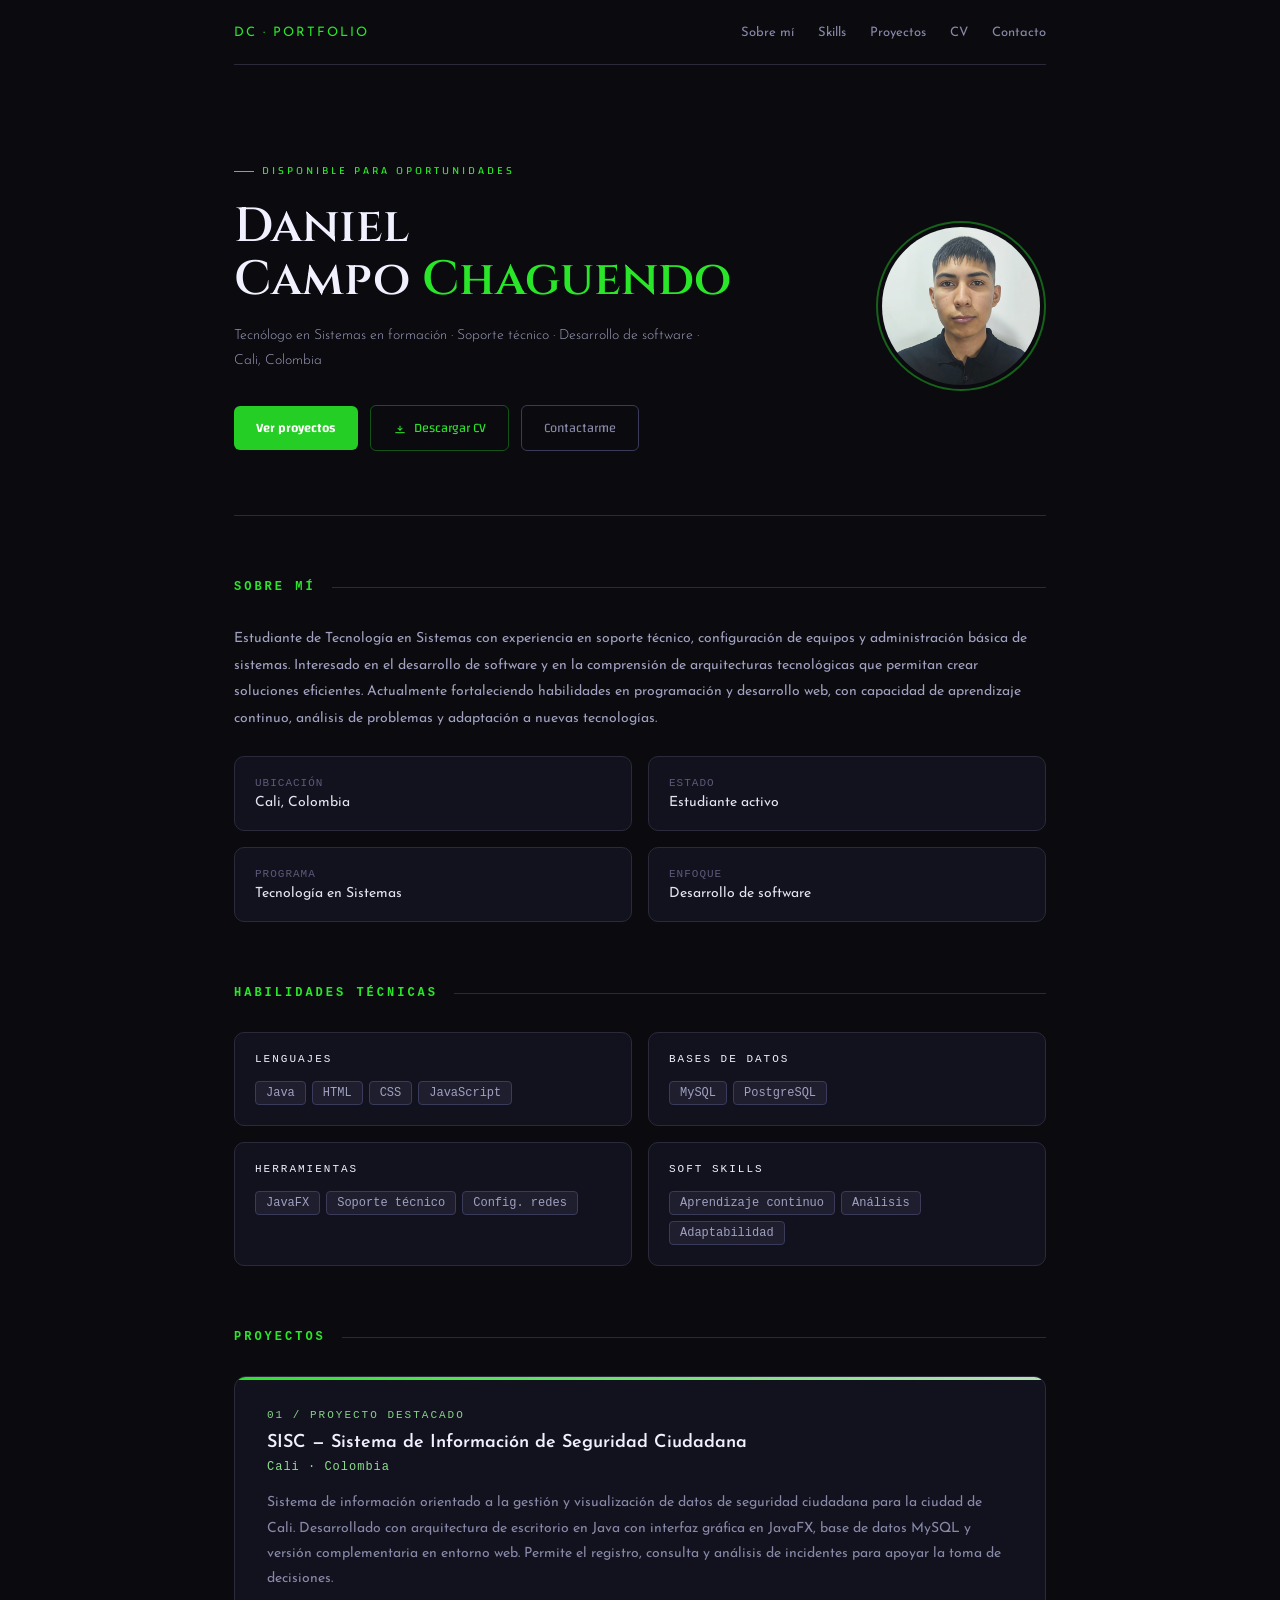
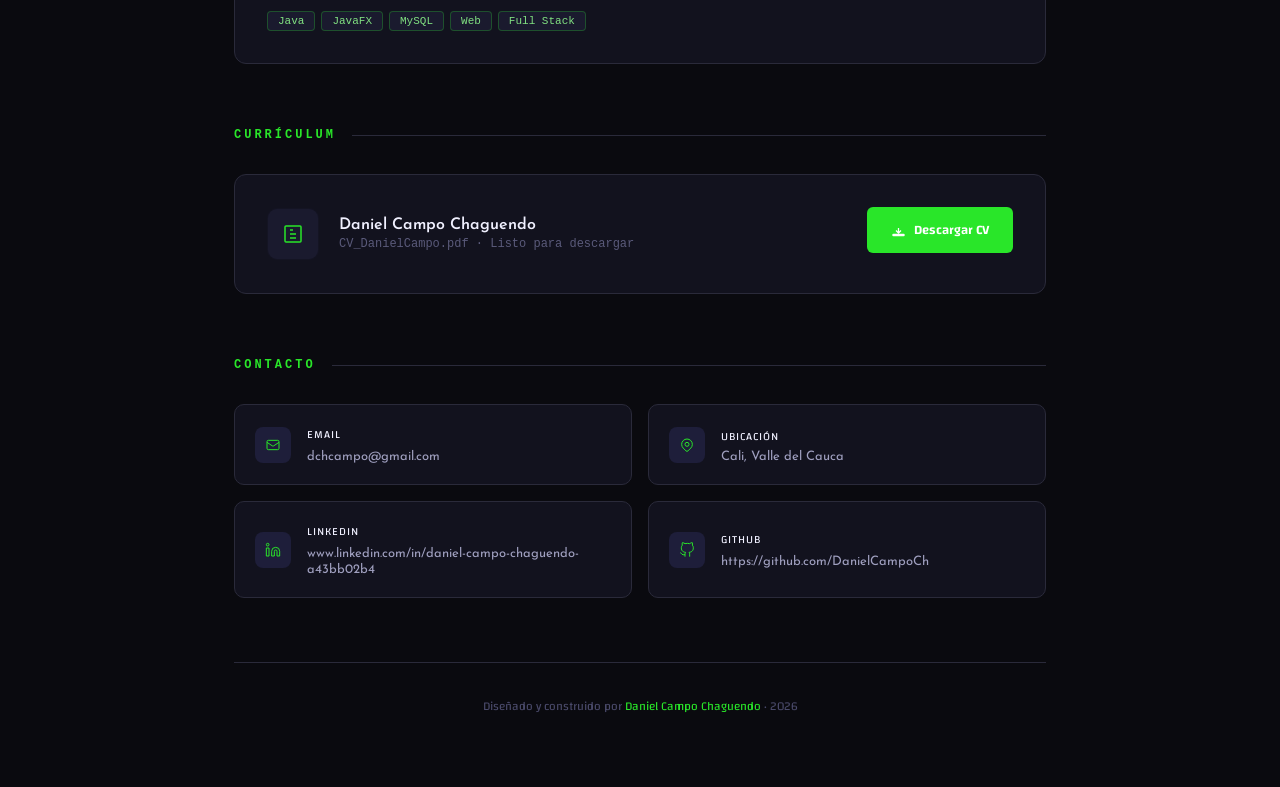
==== commit 116512cd: "Mejoras de usabilidad y correcciones de contenido - Links de contacto (email, LinkedIn, GitHub) ahor" ====
--- a/index.html
+++ b/index.html
@@ -21,6 +21,7 @@
       id="lightboxImg"
       alt="Daniel Campo Chaguendo"
     />
+
     <div class="lightbox-name">Daniel Campo Chaguendo</div>
     <button class="lightbox-close" onclick="closeLightbox()">CERRAR</button>
   </div>
@@ -69,7 +70,7 @@
           <div class="photo-frame" onclick="openLightbox()">
             <div class="photo-inner">
               <img
-                src="img/LogoFeliz.jpeg"
+                src="img/logo-perfil.jpg"
                 alt="Daniel Campo Chaguendo"
               />
               <div class="photo-hint"><span>VER FOTO</span></div>
@@ -214,7 +215,7 @@
           <div>
             <div class="contact-label">Email</div>
             <!-- Reemplaza con tu email real -->
-            <div class="contact-value">dchcampo@gmail.com</div>
+            <a class="contact-value contact-link" href="mailto:dchcampo@gmail.com">dchcampo@gmail.com</a>
           </div>
         </div>
         <div class="contact-card">
@@ -239,7 +240,7 @@
           <div>
             <div class="contact-label">LinkedIn</div>
             <!-- Reemplaza con tu usuario real de LinkedIn -->
-            <div class="contact-value">www.linkedin.com/in/daniel-campo-chaguendo-a43bb02b4</div>
+            <a class="contact-value contact-link" href="https://www.linkedin.com/in/daniel-campo-chaguendo-a43bb02b4" target="_blank" rel="noopener">www.linkedin.com/in/daniel-campo-chaguendo-a43bb02b4</a>
           </div>
         </div>
         <div class="contact-card">
@@ -251,14 +252,14 @@
           <div>
             <div class="contact-label">GitHub</div>
             <!-- Reemplaza con tu usuario real de GitHub -->
-            <div class="contact-value">https://github.com/DanielCampoCh</div>
+            <a class="contact-value contact-link" href="https://github.com/DanielCampoCh" target="_blank" rel="noopener">https://github.com/DanielCampoCh</a>
           </div>
         </div>
       </div>
     </section>
 
     <footer>
-      Diseñado y construido por <span>Daniel Campo Chaguendo</span> · 2025
+      Diseñado y construido por <span>Daniel Campo Chaguendo</span> · 2026
     </footer>
 
   </div>
--- a/css/portafolio_styles.css
+++ b/css/portafolio_styles.css
@@ -460,6 +460,8 @@
   font-family: 'Changa', monospace;
 }
 .contact-value { font-size: 13px; color: #a0a0c0; }
+.contact-link { text-decoration: none; transition: color 0.2s; }
+.contact-link:hover { color: #29e629; }
 
 /* FOOTER */
 footer {
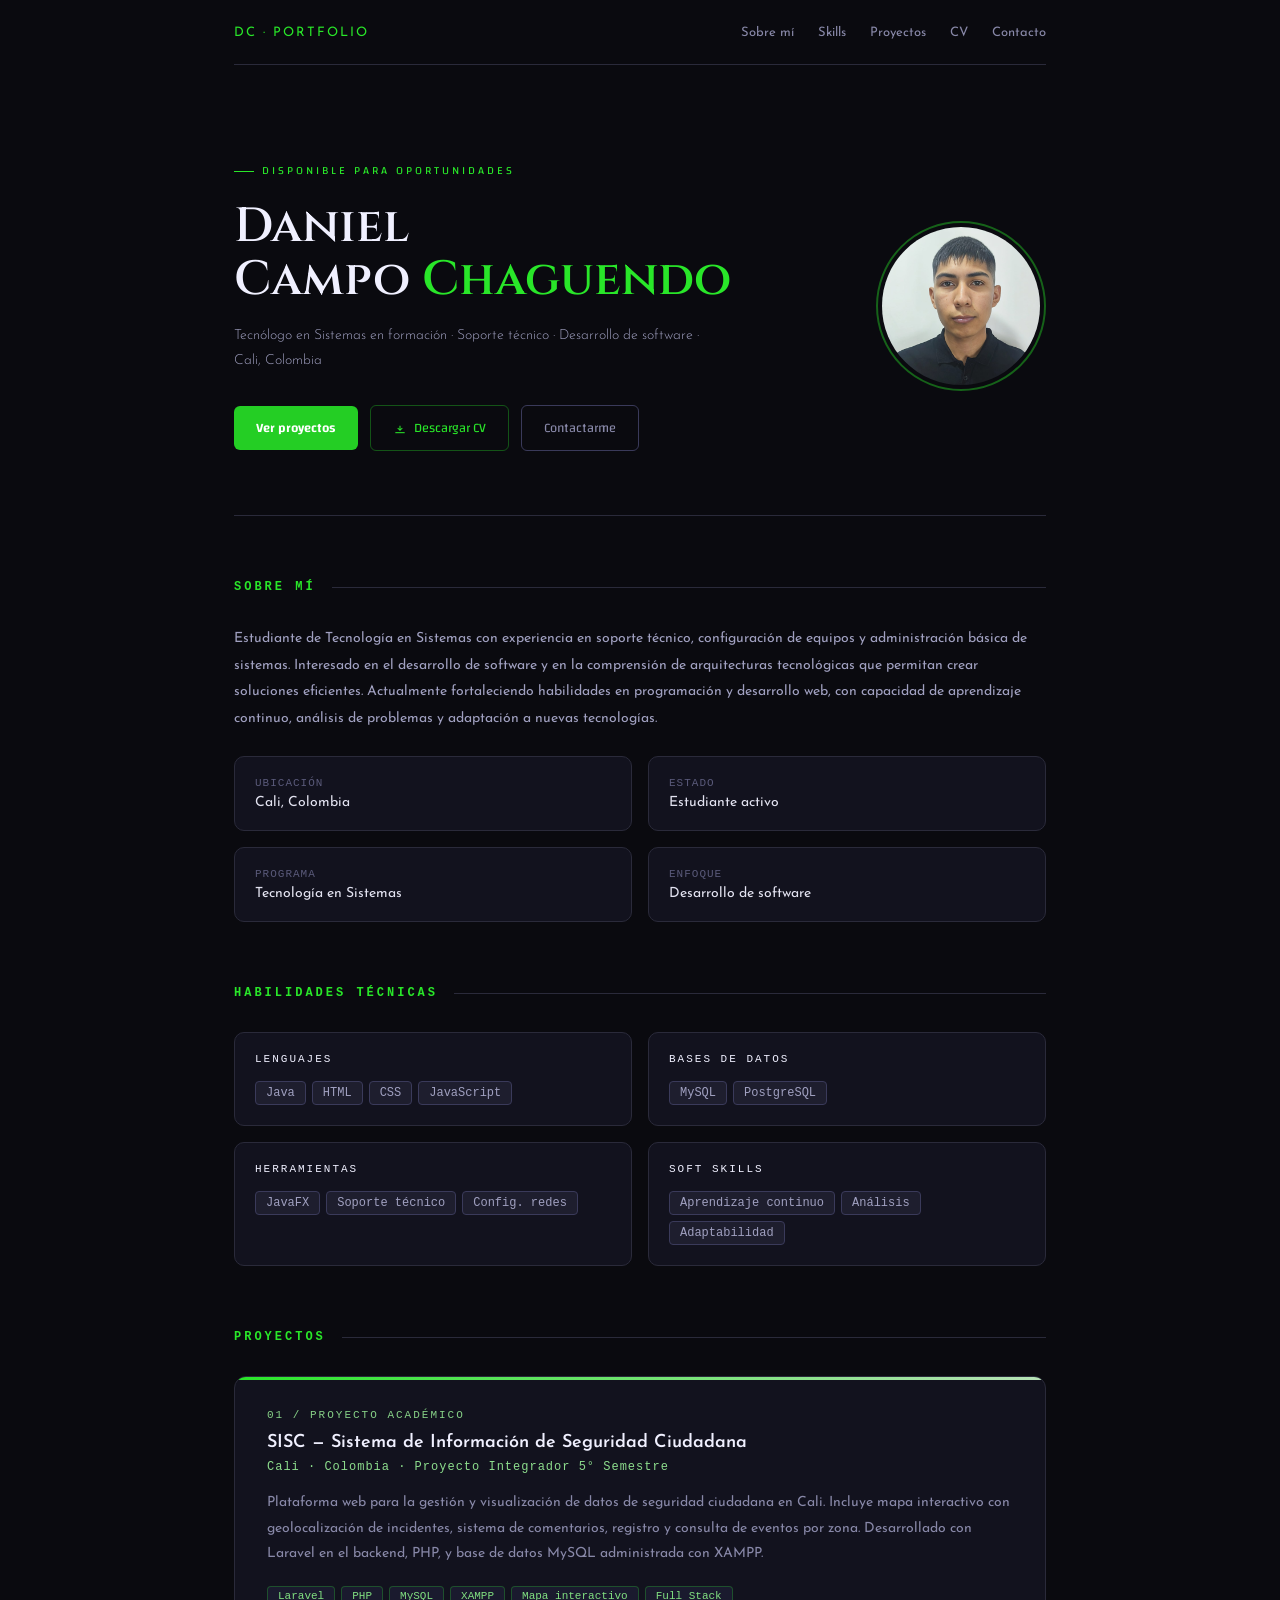
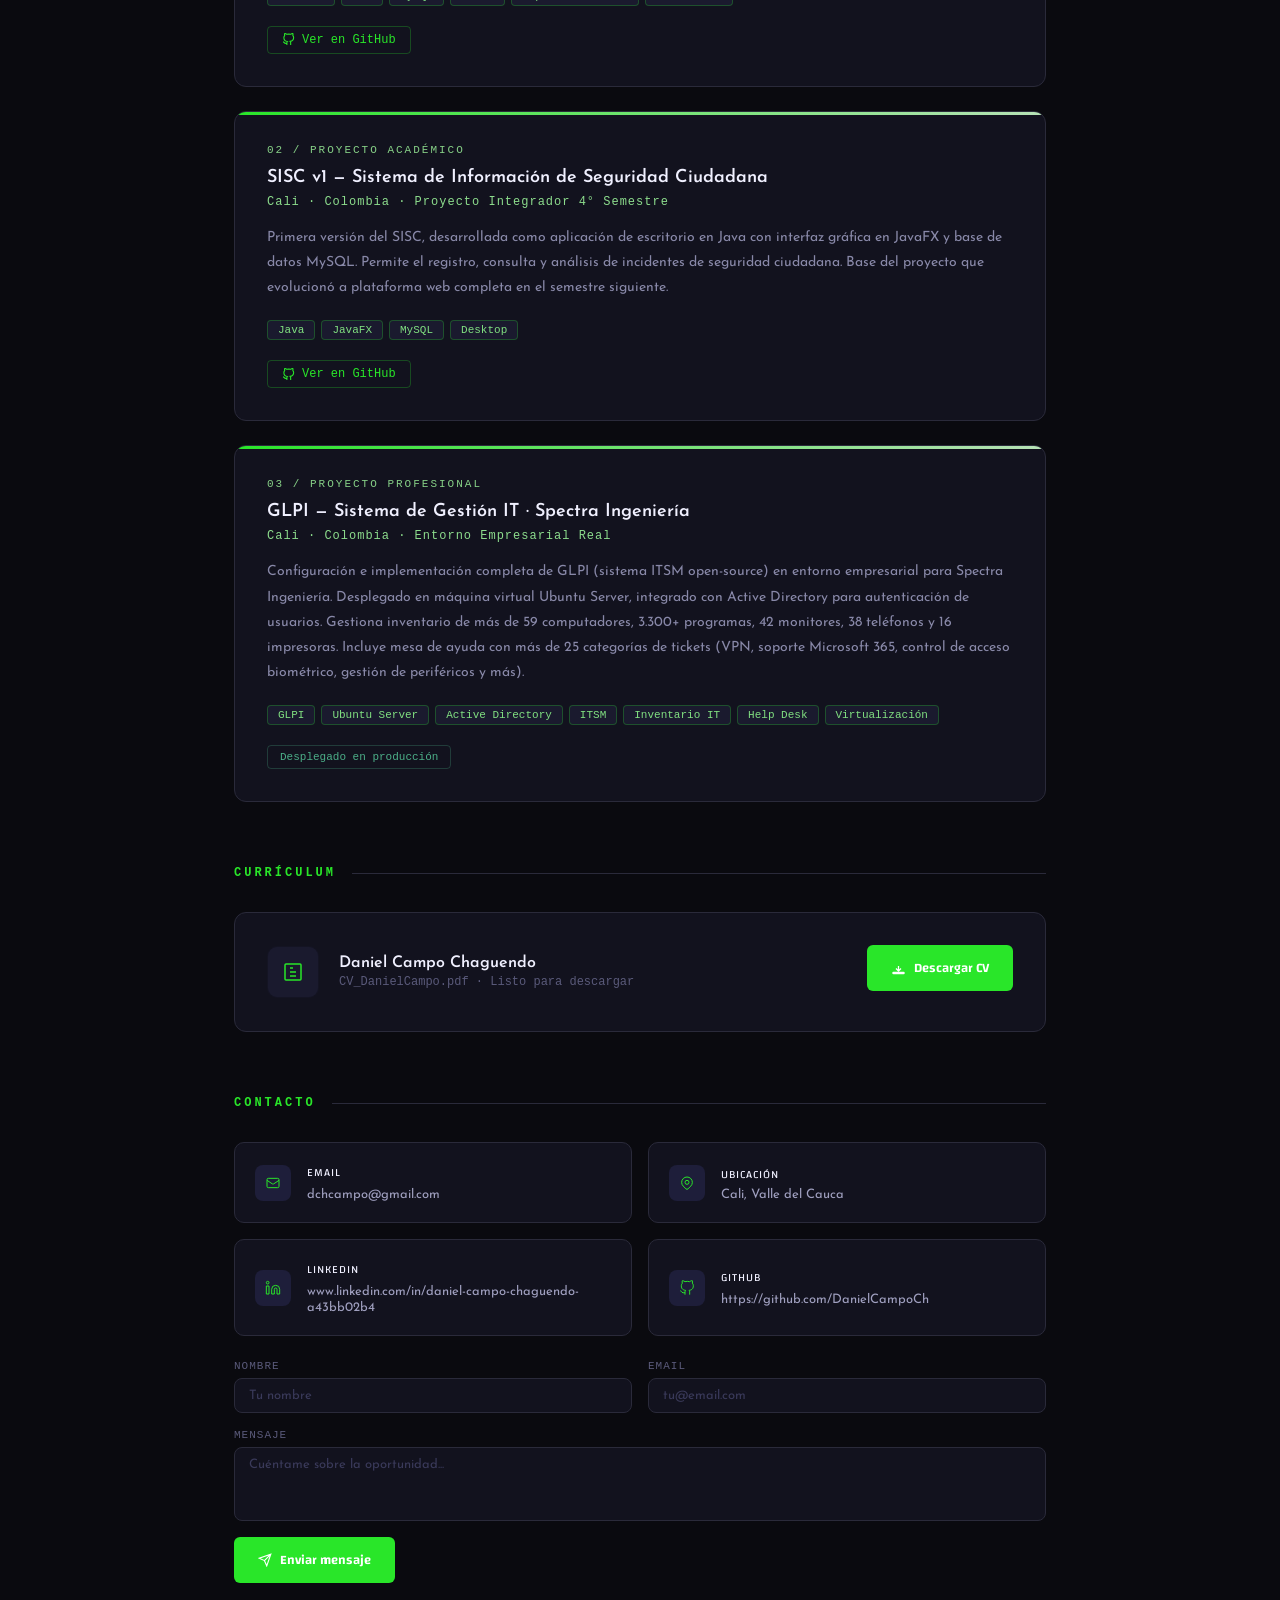
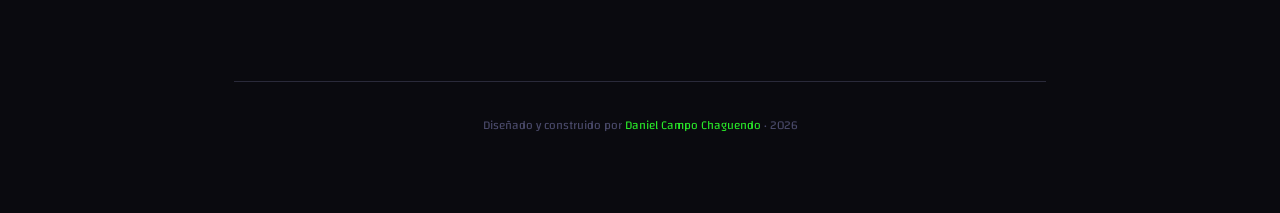
==== commit 50698edf: "Nuevos proyectos" ====
--- a/index.html
+++ b/index.html
@@ -4,6 +4,21 @@
   <meta charset="UTF-8" />
   <meta name="viewport" content="width=device-width, initial-scale=1.0" />
   <title>Daniel Campo Chaguendo · Portfolio</title>
+
+  <!-- Meta tags OG para preview en LinkedIn / redes -->
+  <meta name="description" content="Portafolio de Daniel Campo Chaguendo — Tecnólogo en Sistemas, desarrollo de software y soporte técnico. Cali, Colombia." />
+  <meta property="og:title" content="Daniel Campo Chaguendo · Portfolio" />
+  <meta property="og:description" content="Tecnólogo en Sistemas en formación · Desarrollo de software · Soporte técnico · Cali, Colombia." />
+  <meta property="og:image" content="img/logo-perfil.jpg" />
+  <meta property="og:type" content="website" />
+  <meta name="twitter:card" content="summary_large_image" />
+  <meta name="twitter:title" content="Daniel Campo Chaguendo · Portfolio" />
+  <meta name="twitter:description" content="Tecnólogo en Sistemas · Desarrollo de software · Cali, Colombia." />
+  <meta name="twitter:image" content="img/logo-perfil.jpg" />
+
+  <!-- Favicon SVG con iniciales DC -->
+  <link rel="icon" type="image/svg+xml" href="data:image/svg+xml,<svg xmlns='http://www.w3.org/2000/svg' viewBox='0 0 32 32'><rect width='32' height='32' rx='6' fill='%230a0a0f'/><text x='50%25' y='55%25' dominant-baseline='middle' text-anchor='middle' font-family='monospace' font-size='13' font-weight='bold' fill='%2329e629'>DC</text></svg>" />
+
   <link rel="preconnect" href="https://fonts.googleapis.com">
   <link rel="preconnect" href="https://fonts.gstatic.com" crossorigin>
   <link href="https://fonts.googleapis.com/css2?family=Bungee&family=Changa:wght@200..800&family=Cinzel:wght@400..900&family=Josefin+Sans:ital,wght@0,100..700;1,100..700&family=Luckiest+Guy&family=Staatliches&display=swap" rel="stylesheet">
@@ -152,23 +167,92 @@
     <!-- PROYECTOS -->
     <section id="proyectos">
       <div class="section-header"><h2>Proyectos</h2></div>
-      <div class="project-card">
-        <div class="project-number">01 / PROYECTO DESTACADO</div>
-        <div class="project-title">SISC — Sistema de Información de Seguridad Ciudadana</div>
-        <div class="project-subtitle">Cali · Colombia</div>
-        <p class="project-desc">
-          Sistema de información orientado a la gestión y visualización de datos de seguridad ciudadana
-          para la ciudad de Cali. Desarrollado con arquitectura de escritorio en Java con interfaz gráfica
-          en JavaFX, base de datos MySQL y versión complementaria en entorno web. Permite el registro,
-          consulta y análisis de incidentes para apoyar la toma de decisiones.
-        </p>
-        <div class="project-tags">
-          <span class="tag">Java</span>
-          <span class="tag">JavaFX</span>
-          <span class="tag">MySQL</span>
-          <span class="tag">Web</span>
-          <span class="tag">Full Stack</span>
-        </div>
+
+      <div class="projects-list">
+
+        <!-- SISC -->
+        <div class="project-card">
+          <div class="project-number">01 / PROYECTO ACADÉMICO</div>
+          <div class="project-title">SISC — Sistema de Información de Seguridad Ciudadana</div>
+          <div class="project-subtitle">Cali · Colombia · Proyecto Integrador 5° Semestre</div>
+          <p class="project-desc">
+            Plataforma web para la gestión y visualización de datos de seguridad ciudadana en Cali.
+            Incluye mapa interactivo con geolocalización de incidentes, sistema de comentarios,
+            registro y consulta de eventos por zona. Desarrollado con Laravel en el backend,
+            PHP, y base de datos MySQL administrada con XAMPP.
+          </p>
+          <div class="project-tags">
+            <span class="tag">Laravel</span>
+            <span class="tag">PHP</span>
+            <span class="tag">MySQL</span>
+            <span class="tag">XAMPP</span>
+            <span class="tag">Mapa interactivo</span>
+            <span class="tag">Full Stack</span>
+          </div>
+          <div class="project-links">
+            <a class="project-link" href="https://github.com/SAbadia12/ProyectoIntegrador5toSemestre" target="_blank" rel="noopener">
+              <svg viewBox="0 0 24 24" fill="none" stroke="currentColor" stroke-width="2">
+                <path d="M9 19c-5 1.5-5-2.5-7-3m14 6v-3.87a3.37 3.37 0 00-.94-2.61c3.14-.35 6.44-1.54 6.44-7A5.44 5.44 0 0020 4.77 5.07 5.07 0 0019.91 1S18.73.65 16 2.48a13.38 13.38 0 00-7 0C6.27.65 5.09 1 5.09 1A5.07 5.07 0 005 4.77a5.44 5.44 0 00-1.5 3.78c0 5.42 3.3 6.61 6.44 7A3.37 3.37 0 009 18.13V22"/>
+              </svg>
+              Ver en GitHub
+            </a>
+          </div>
+        </div>
+
+        <!-- SISC v1 -->
+        <div class="project-card">
+          <div class="project-number">02 / PROYECTO ACADÉMICO</div>
+          <div class="project-title">SISC v1 — Sistema de Información de Seguridad Ciudadana</div>
+          <div class="project-subtitle">Cali · Colombia · Proyecto Integrador 4° Semestre</div>
+          <p class="project-desc">
+            Primera versión del SISC, desarrollada como aplicación de escritorio en Java con interfaz
+            gráfica en JavaFX y base de datos MySQL. Permite el registro, consulta y análisis de
+            incidentes de seguridad ciudadana. Base del proyecto que evolucionó a plataforma web
+            completa en el semestre siguiente.
+          </p>
+          <div class="project-tags">
+            <span class="tag">Java</span>
+            <span class="tag">JavaFX</span>
+            <span class="tag">MySQL</span>
+            <span class="tag">Desktop</span>
+          </div>
+          <div class="project-links">
+            <a class="project-link" href="https://github.com/DanielCampoCh/PROYECTO-INTEGRADOR" target="_blank" rel="noopener">
+              <svg viewBox="0 0 24 24" fill="none" stroke="currentColor" stroke-width="2">
+                <path d="M9 19c-5 1.5-5-2.5-7-3m14 6v-3.87a3.37 3.37 0 00-.94-2.61c3.14-.35 6.44-1.54 6.44-7A5.44 5.44 0 0020 4.77 5.07 5.07 0 0019.91 1S18.73.65 16 2.48a13.38 13.38 0 00-7 0C6.27.65 5.09 1 5.09 1A5.07 5.07 0 005 4.77a5.44 5.44 0 00-1.5 3.78c0 5.42 3.3 6.61 6.44 7A3.37 3.37 0 009 18.13V22"/>
+              </svg>
+              Ver en GitHub
+            </a>
+          </div>
+        </div>
+
+        <!-- GLPI -->
+        <div class="project-card">
+          <div class="project-number">03 / PROYECTO PROFESIONAL</div>
+          <div class="project-title">GLPI — Sistema de Gestión IT · Spectra Ingeniería</div>
+          <div class="project-subtitle">Cali · Colombia · Entorno Empresarial Real</div>
+          <p class="project-desc">
+            Configuración e implementación completa de GLPI (sistema ITSM open-source) en entorno
+            empresarial para Spectra Ingeniería. Desplegado en máquina virtual Ubuntu Server,
+            integrado con Active Directory para autenticación de usuarios. Gestiona inventario de
+            más de 59 computadores, 3.300+ programas, 42 monitores, 38 teléfonos y 16 impresoras.
+            Incluye mesa de ayuda con más de 25 categorías de tickets (VPN, soporte Microsoft 365,
+            control de acceso biométrico, gestión de periféricos y más).
+          </p>
+          <div class="project-tags">
+            <span class="tag">GLPI</span>
+            <span class="tag">Ubuntu Server</span>
+            <span class="tag">Active Directory</span>
+            <span class="tag">ITSM</span>
+            <span class="tag">Inventario IT</span>
+            <span class="tag">Help Desk</span>
+            <span class="tag">Virtualización</span>
+          </div>
+          <div class="project-links">
+            <span class="project-badge">Desplegado en producción</span>
+          </div>
+        </div>
+
       </div>
     </section>
 
@@ -256,6 +340,31 @@
           </div>
         </div>
       </div>
+
+      <!-- FORMULARIO DE CONTACTO -->
+      <form class="contact-form" action="https://formspree.io/f/xeoqkdgv" method="POST">
+        <div class="form-row">
+          <div class="form-group">
+            <label for="nombre">Nombre</label>
+            <input type="text" id="nombre" name="nombre" placeholder="Tu nombre" required />
+          </div>
+          <div class="form-group">
+            <label for="email">Email</label>
+            <input type="email" id="email" name="email" placeholder="tu@email.com" required />
+          </div>
+        </div>
+        <div class="form-group">
+          <label for="mensaje">Mensaje</label>
+          <textarea id="mensaje" name="mensaje" rows="4" placeholder="Cuéntame sobre la oportunidad..." required></textarea>
+        </div>
+        <button type="submit" class="btn-send">
+          <svg viewBox="0 0 24 24" fill="none" stroke="currentColor" stroke-width="2">
+            <path d="M22 2L11 13M22 2L15 22l-4-9-9-4 20-7z"/>
+          </svg>
+          Enviar mensaje
+        </button>
+        <p class="form-note" id="formNote"></p>
+      </form>
     </section>
 
     <footer>
--- a/css/portafolio_styles.css
+++ b/css/portafolio_styles.css
@@ -358,6 +358,32 @@
   font-family: 'Space Mono', monospace;
 }
 
+.projects-list { display: flex; flex-direction: column; gap: 1.5rem; }
+.project-links { margin-top: 1.25rem; display: flex; align-items: center; gap: 1rem; }
+.project-link {
+  display: inline-flex;
+  align-items: center;
+  gap: 7px;
+  font-size: 12px;
+  font-family: 'Space Mono', monospace;
+  color: #29e629;
+  text-decoration: none;
+  border: 0.5px solid #29e62944;
+  padding: 6px 14px;
+  border-radius: 4px;
+  transition: all 0.2s;
+}
+.project-link:hover { background: #29e62918; border-color: #29e629; }
+.project-link svg { width: 13px; height: 13px; }
+.project-badge {
+  font-size: 11px;
+  font-family: 'Space Mono', monospace;
+  color: #4caf88;
+  border: 0.5px solid #4caf8844;
+  padding: 5px 12px;
+  border-radius: 4px;
+}
+
 /* CV */
 .cv-card {
   background: #12121e;
@@ -462,6 +488,75 @@
 .contact-value { font-size: 13px; color: #a0a0c0; }
 .contact-link { text-decoration: none; transition: color 0.2s; }
 .contact-link:hover { color: #29e629; }
+
+/* FORMULARIO DE CONTACTO */
+.contact-form {
+  margin-top: 1.5rem;
+  display: flex;
+  flex-direction: column;
+  gap: 1rem;
+}
+.form-row { display: grid; grid-template-columns: 1fr 1fr; gap: 1rem; }
+.form-group { display: flex; flex-direction: column; gap: 6px; }
+.form-group label {
+  font-size: 11px;
+  color: #5a5a7a;
+  font-family: 'Space Mono', monospace;
+  letter-spacing: 1px;
+  text-transform: uppercase;
+}
+.form-group input,
+.form-group textarea {
+  background: #12121e;
+  border: 0.5px solid #2a2a3a;
+  border-radius: 8px;
+  padding: 10px 14px;
+  color: #e2e2f0;
+  font-family: 'Josefin Sans', sans-serif;
+  font-size: 13px;
+  outline: none;
+  transition: border-color 0.2s;
+  resize: none;
+}
+.form-group input:focus,
+.form-group textarea:focus { border-color: #29e629; }
+.form-group input::placeholder,
+.form-group textarea::placeholder { color: #3a3a5a; }
+.btn-send {
+  background: #29e629;
+  color: #fff;
+  border: none;
+  padding: 11px 24px;
+  border-radius: 6px;
+  font-size: 13px;
+  font-family: 'Changa', sans-serif;
+  font-weight: 600;
+  cursor: pointer;
+  display: inline-flex;
+  align-items: center;
+  gap: 8px;
+  align-self: flex-start;
+  transition: background 0.2s;
+}
+.btn-send:hover { background: #97e097; }
+.btn-send svg { width: 14px; height: 14px; }
+.form-note {
+  font-size: 12px;
+  font-family: 'Space Mono', monospace;
+  color: #4caf88;
+  min-height: 18px;
+}
+
+/* SCROLL REVEAL */
+.reveal {
+  opacity: 0;
+  transform: translateY(24px);
+  transition: opacity 0.55s ease, transform 0.55s ease;
+}
+.reveal.visible {
+  opacity: 1;
+  transform: translateY(0);
+}
 
 /* FOOTER */
 footer {
@@ -483,4 +578,5 @@
   .nav-links { gap: 1rem; }
   .cv-card { flex-direction: column; align-items: flex-start; }
   .cv-actions { align-items: flex-start; }
+  .form-row { grid-template-columns: 1fr; }
 }
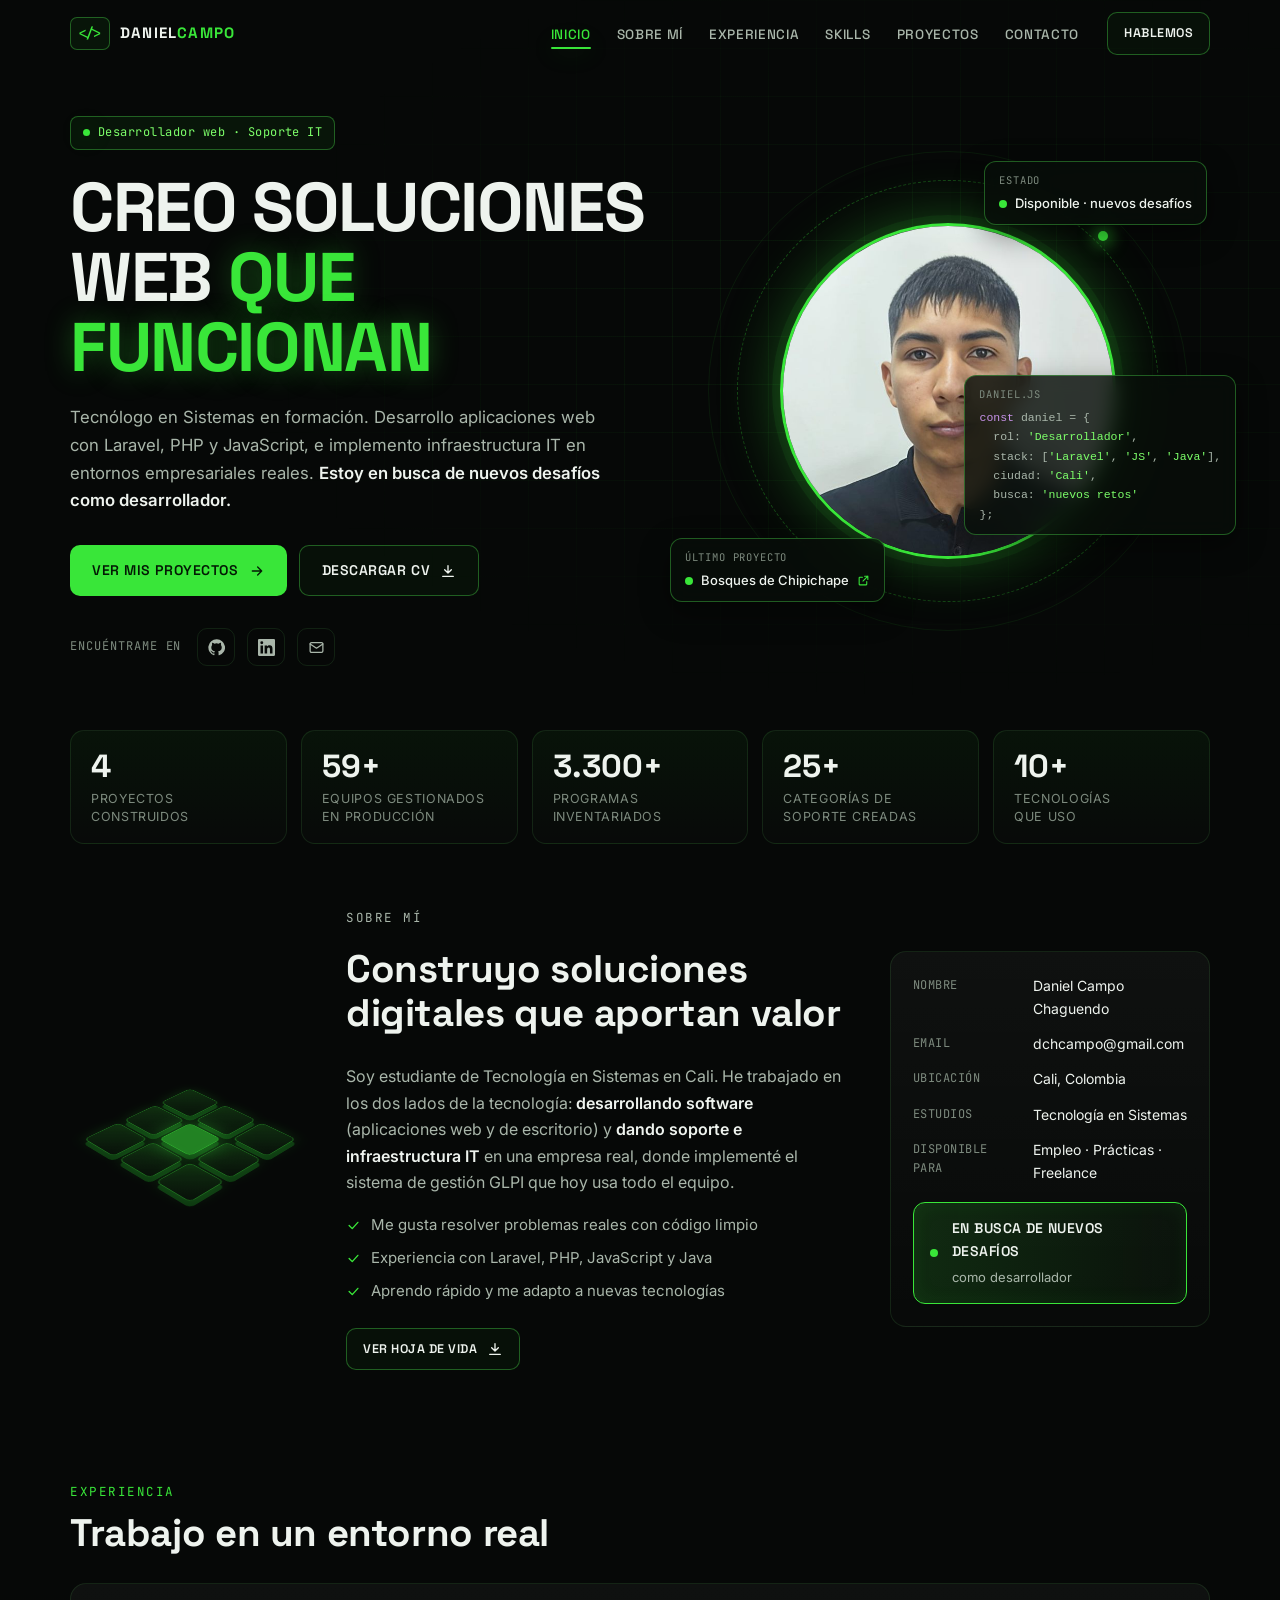
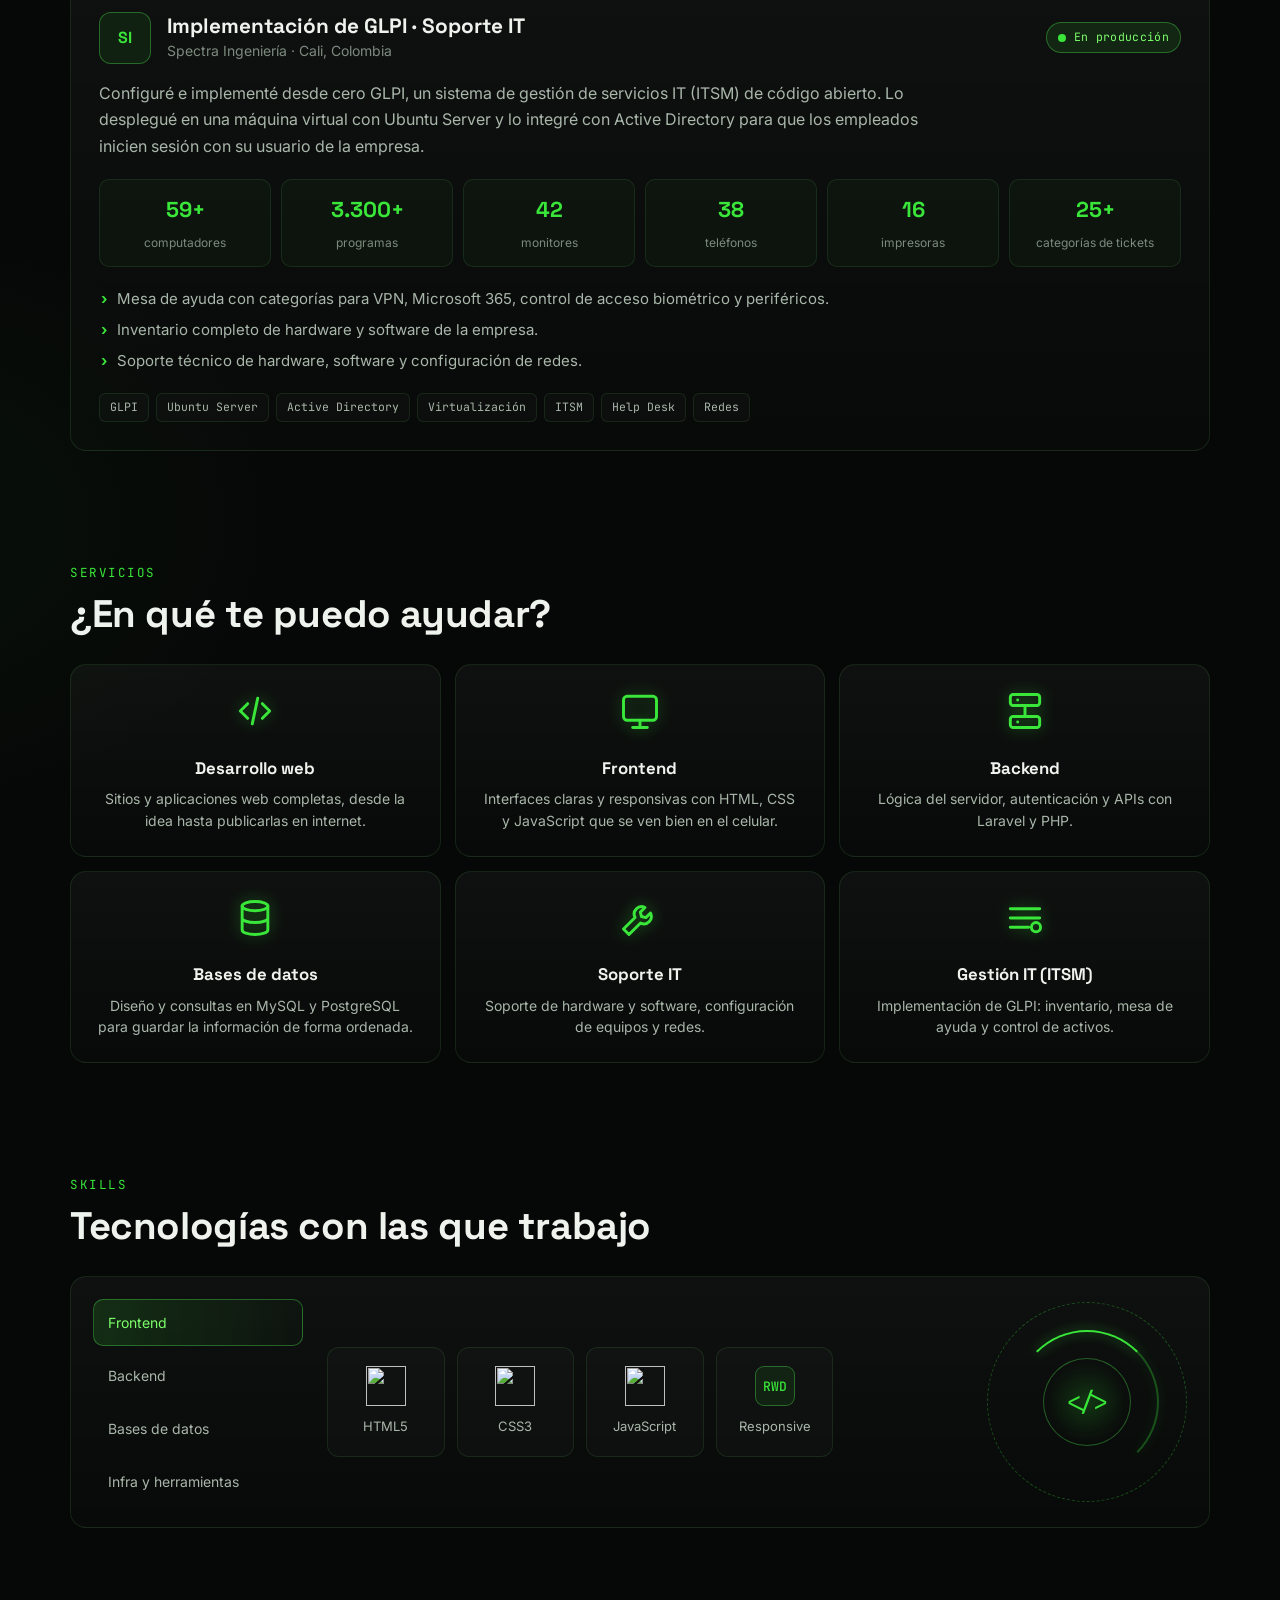
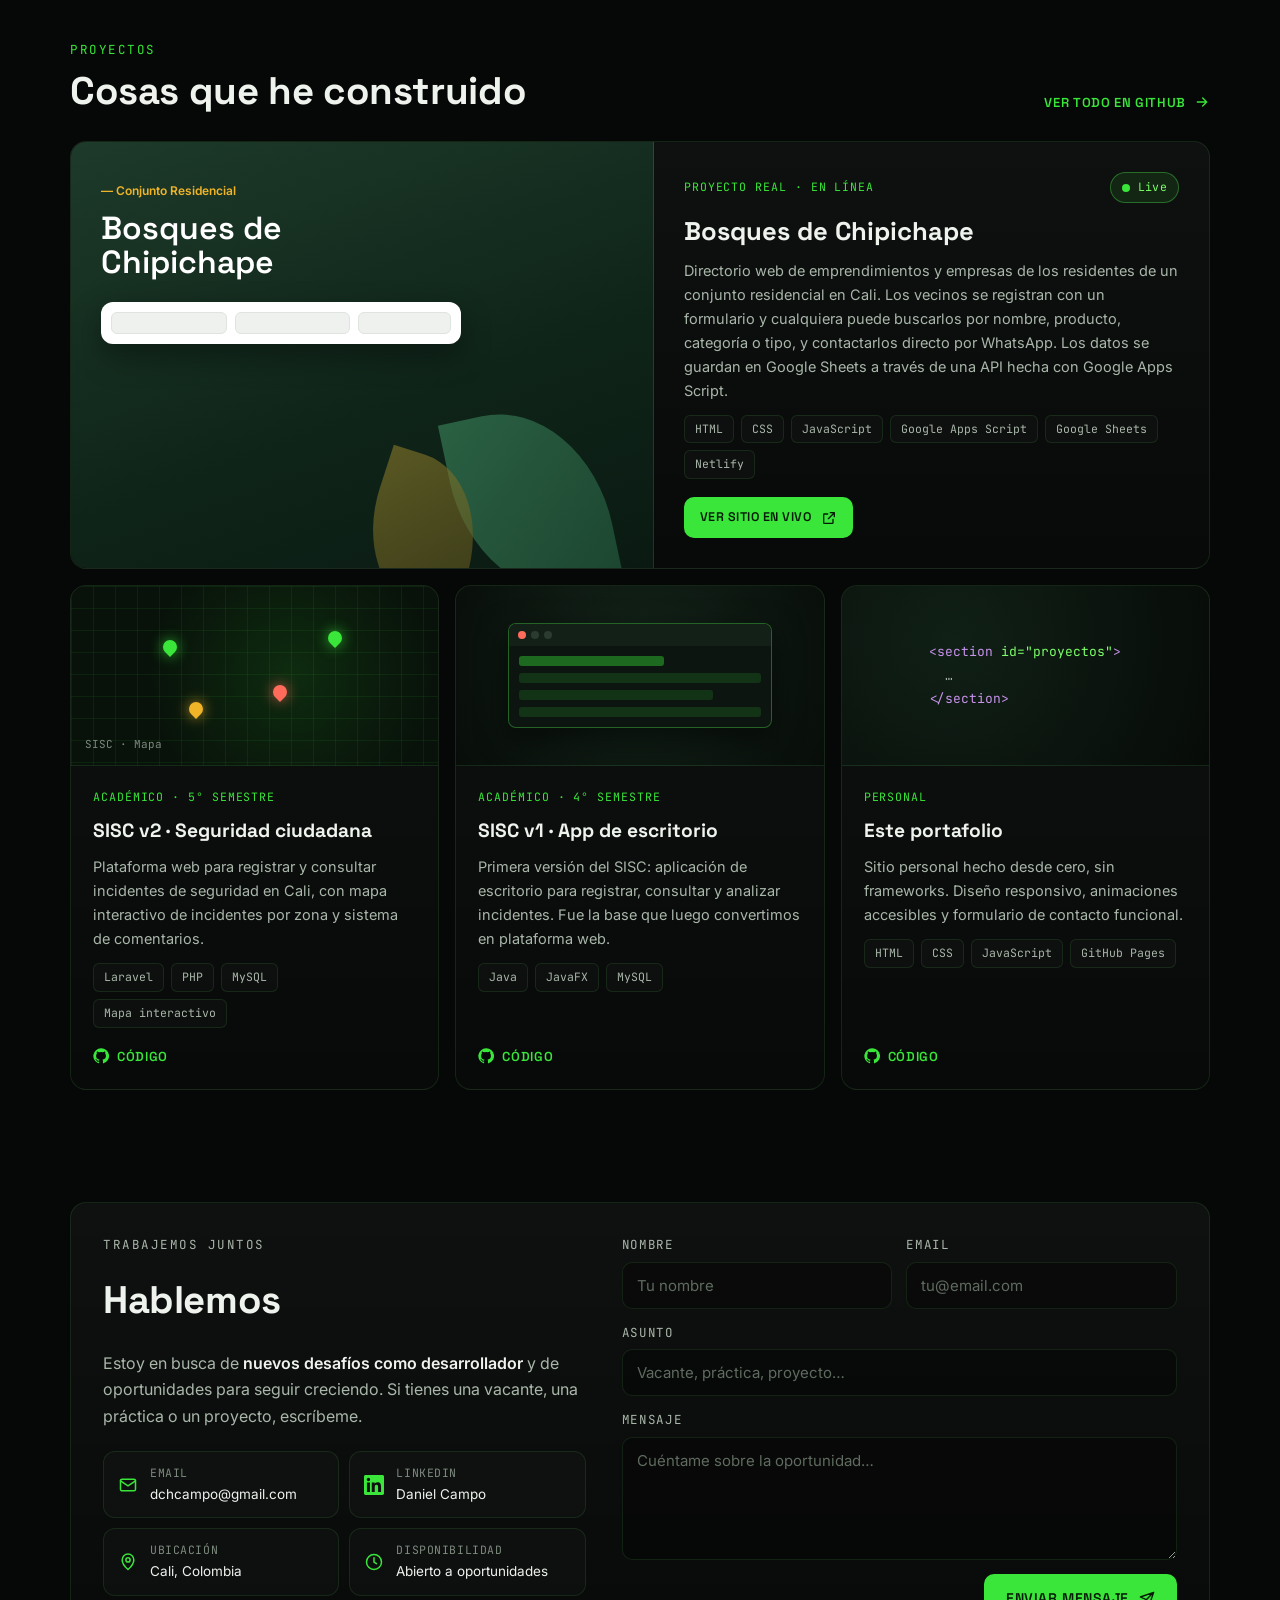
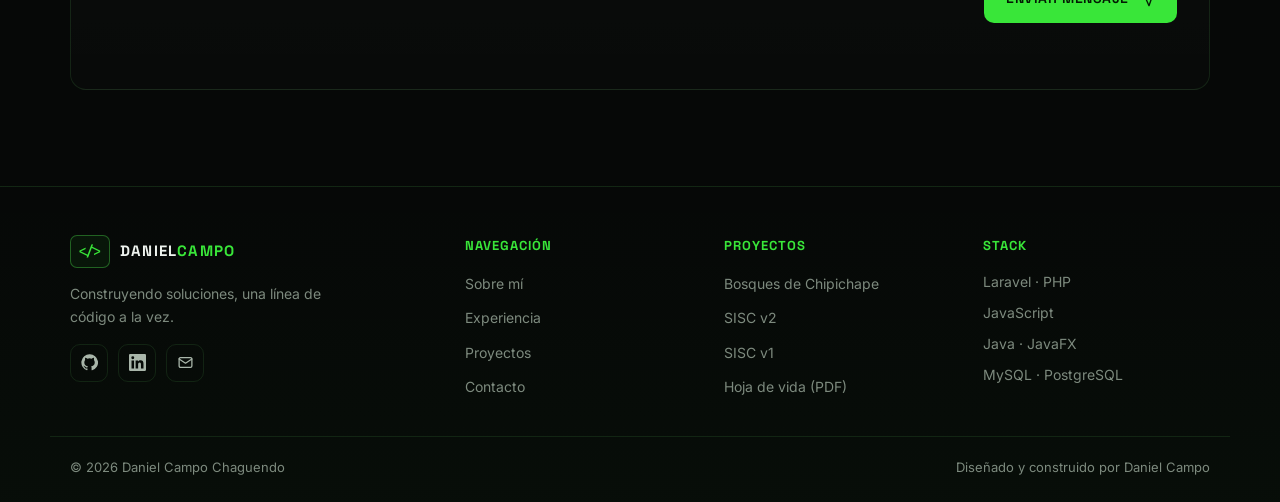
==== commit e9b34f89: "retroalimentación portafolio" ====
--- a/index.html
+++ b/index.html
@@ -3,374 +3,491 @@
 <head>
   <meta charset="UTF-8" />
   <meta name="viewport" content="width=device-width, initial-scale=1.0" />
-  <title>Daniel Campo Chaguendo · Portfolio</title>
-
-  <!-- Meta tags OG para preview en LinkedIn / redes -->
-  <meta name="description" content="Portafolio de Daniel Campo Chaguendo — Tecnólogo en Sistemas, desarrollo de software y soporte técnico. Cali, Colombia." />
-  <meta property="og:title" content="Daniel Campo Chaguendo · Portfolio" />
-  <meta property="og:description" content="Tecnólogo en Sistemas en formación · Desarrollo de software · Soporte técnico · Cali, Colombia." />
-  <meta property="og:image" content="img/logo-perfil.jpg" />
+  <title>Daniel Campo Chaguendo · Desarrollador Web</title>
+  <meta name="description" content="Portafolio de Daniel Campo Chaguendo — Desarrollador web y soporte IT en Cali, Colombia. Laravel, PHP, JavaScript, Java y bases de datos. En busca de nuevos desafíos." />
+  <meta name="theme-color" content="#060807" />
+  <link rel="canonical" href="https://danielcampoch.github.io/Portafolio/" />
+
+  <meta property="og:title" content="Daniel Campo Chaguendo · Desarrollador Web" />
+  <meta property="og:description" content="Desarrollo web · Soporte IT · Cali, Colombia. En busca de nuevos desafíos como desarrollador." />
+  <meta property="og:image" content="https://danielcampoch.github.io/Portafolio/img/perfil.jpg" />
+  <meta property="og:url" content="https://danielcampoch.github.io/Portafolio/" />
   <meta property="og:type" content="website" />
-  <meta name="twitter:card" content="summary_large_image" />
-  <meta name="twitter:title" content="Daniel Campo Chaguendo · Portfolio" />
-  <meta name="twitter:description" content="Tecnólogo en Sistemas · Desarrollo de software · Cali, Colombia." />
-  <meta name="twitter:image" content="img/logo-perfil.jpg" />
-
-  <!-- Favicon SVG con iniciales DC -->
-  <link rel="icon" type="image/svg+xml" href="data:image/svg+xml,<svg xmlns='http://www.w3.org/2000/svg' viewBox='0 0 32 32'><rect width='32' height='32' rx='6' fill='%230a0a0f'/><text x='50%25' y='55%25' dominant-baseline='middle' text-anchor='middle' font-family='monospace' font-size='13' font-weight='bold' fill='%2329e629'>DC</text></svg>" />
+  <meta property="og:locale" content="es_CO" />
+  <meta name="twitter:card" content="summary" />
+  <meta name="twitter:title" content="Daniel Campo Chaguendo · Desarrollador Web" />
+  <meta name="twitter:description" content="Desarrollo web · Soporte IT · Cali, Colombia." />
+  <meta name="twitter:image" content="https://danielcampoch.github.io/Portafolio/img/perfil.jpg" />
+
+  <link rel="icon" type="image/svg+xml" href="data:image/svg+xml,<svg xmlns='http://www.w3.org/2000/svg' viewBox='0 0 32 32'><rect width='32' height='32' rx='7' fill='%23060807'/><text x='50%25' y='55%25' dominant-baseline='middle' text-anchor='middle' font-family='monospace' font-size='13' font-weight='bold' fill='%2339e639'>DC</text></svg>" />
 
   <link rel="preconnect" href="https://fonts.googleapis.com">
   <link rel="preconnect" href="https://fonts.gstatic.com" crossorigin>
-  <link href="https://fonts.googleapis.com/css2?family=Bungee&family=Changa:wght@200..800&family=Cinzel:wght@400..900&family=Josefin+Sans:ital,wght@0,100..700;1,100..700&family=Luckiest+Guy&family=Staatliches&display=swap" rel="stylesheet">
+  <link href="https://fonts.googleapis.com/css2?family=Space+Grotesk:wght@400;500;600;700&family=Inter:wght@400;500;600&family=JetBrains+Mono:wght@400;500&display=swap" rel="stylesheet">
   <link rel="stylesheet" href="css/portafolio_styles.css">
 </head>
 <body>
 
-  <!-- LIGHTBOX -->
-  <div class="lightbox" id="lightbox" onclick="closeLightbox()">
-    <!--
-      FOTO AMPLIADA — cambia este src por la ruta de tu foto, ej: src="foto.jpg"
-    -->
-    <img
-      src="img/logo-perfil.jpg"
-      id="lightboxImg"
-      alt="Daniel Campo Chaguendo"
-    />
-
-    <div class="lightbox-name">Daniel Campo Chaguendo</div>
-    <button class="lightbox-close" onclick="closeLightbox()">CERRAR</button>
-  </div>
-
-  <div class="portfolio-root">
-
-    <nav>
-      <div class="nav-logo">DC · Portfolio</div>
-      <ul class="nav-links">
-        <li><a href="#sobre">Sobre mí</a></li>
-        <li><a href="#skills">Skills</a></li>
-        <li><a href="#proyectos">Proyectos</a></li>
-        <li><a href="#cv-section">CV</a></li>
-        <li><a href="#contacto">Contacto</a></li>
-      </ul>
+  <!-- Iconos reutilizables -->
+  <svg width="0" height="0" style="position:absolute" aria-hidden="true">
+    <symbol id="i-github" viewBox="0 0 24 24"><path fill="currentColor" d="M12 .5a11.5 11.5 0 0 0-3.64 22.41c.58.1.79-.25.79-.56v-2c-3.2.7-3.88-1.37-3.88-1.37-.52-1.33-1.28-1.69-1.28-1.69-1.05-.72.08-.7.08-.7 1.16.08 1.77 1.19 1.77 1.19 1.03 1.77 2.7 1.26 3.36.96.1-.75.4-1.26.73-1.55-2.55-.29-5.24-1.28-5.24-5.69 0-1.26.45-2.29 1.19-3.1-.12-.29-.52-1.46.11-3.05 0 0 .97-.31 3.17 1.18a11 11 0 0 1 5.77 0c2.2-1.49 3.17-1.18 3.17-1.18.63 1.59.23 2.76.11 3.05.74.81 1.19 1.84 1.19 3.1 0 4.42-2.7 5.4-5.26 5.68.41.36.78 1.06.78 2.14v3.17c0 .31.21.67.8.56A11.5 11.5 0 0 0 12 .5Z"/></symbol>
+    <symbol id="i-linkedin" viewBox="0 0 24 24"><path fill="currentColor" d="M20.45 20.45h-3.56v-5.57c0-1.33-.02-3.04-1.85-3.04-1.85 0-2.14 1.45-2.14 2.94v5.67H9.35V9h3.41v1.56h.05c.48-.9 1.64-1.85 3.37-1.85 3.6 0 4.27 2.37 4.27 5.45v6.29ZM5.34 7.43a2.06 2.06 0 1 1 0-4.13 2.06 2.06 0 0 1 0 4.13ZM7.12 20.45H3.56V9h3.56v11.45ZM22.22 0H1.77C.79 0 0 .77 0 1.73v20.54C0 23.23.79 24 1.77 24h20.45c.98 0 1.78-.77 1.78-1.73V1.73C24 .77 23.2 0 22.22 0Z"/></symbol>
+    <symbol id="i-mail" viewBox="0 0 24 24"><g fill="none" stroke="currentColor" stroke-width="1.8" stroke-linecap="round" stroke-linejoin="round"><rect x="3" y="5" width="18" height="14" rx="2"/><path d="m3 7 9 6 9-6"/></g></symbol>
+    <symbol id="i-arrow" viewBox="0 0 24 24"><path fill="none" stroke="currentColor" stroke-width="2" stroke-linecap="round" stroke-linejoin="round" d="M5 12h14M13 6l6 6-6 6"/></symbol>
+    <symbol id="i-external" viewBox="0 0 24 24"><path fill="none" stroke="currentColor" stroke-width="2" stroke-linecap="round" stroke-linejoin="round" d="M14 4h6v6M20 4l-9 9M18 14v5a1 1 0 0 1-1 1H5a1 1 0 0 1-1-1V7a1 1 0 0 1 1-1h5"/></symbol>
+    <symbol id="i-download" viewBox="0 0 24 24"><path fill="none" stroke="currentColor" stroke-width="2" stroke-linecap="round" stroke-linejoin="round" d="M12 4v11M7 10l5 5 5-5M4 20h16"/></symbol>
+    <symbol id="i-pin" viewBox="0 0 24 24"><g fill="none" stroke="currentColor" stroke-width="1.8" stroke-linecap="round" stroke-linejoin="round"><path d="M12 21s-7-6.2-7-11.5A7 7 0 0 1 19 9.5C19 14.8 12 21 12 21Z"/><circle cx="12" cy="9.5" r="2.5"/></g></symbol>
+    <symbol id="i-clock" viewBox="0 0 24 24"><g fill="none" stroke="currentColor" stroke-width="1.8" stroke-linecap="round"><circle cx="12" cy="12" r="9"/><path d="M12 7v5l3 2"/></g></symbol>
+    <symbol id="i-check" viewBox="0 0 24 24"><path fill="none" stroke="currentColor" stroke-width="2.2" stroke-linecap="round" stroke-linejoin="round" d="m5 12 5 5 9-10"/></symbol>
+    <symbol id="i-send" viewBox="0 0 24 24"><path fill="none" stroke="currentColor" stroke-width="2" stroke-linecap="round" stroke-linejoin="round" d="M22 2 11 13M22 2l-7 20-4-9-9-4 20-7Z"/></symbol>
+  </svg>
+
+  <a class="skip-link" href="#contenido">Saltar al contenido</a>
+
+  <!-- NAVEGACIÓN -->
+  <header class="site-header" id="siteHeader">
+    <nav class="nav container" aria-label="Principal">
+      <a class="brand" href="#inicio" aria-label="Inicio">
+        <span class="brand-mark">&lt;/&gt;</span>
+        <span class="brand-name">DANIEL<b>CAMPO</b></span>
+      </a>
+
+      <button class="nav-toggle" id="navToggle" aria-expanded="false" aria-controls="navMenu" aria-label="Abrir menú">
+        <span></span><span></span><span></span>
+      </button>
+
+      <div class="nav-menu" id="navMenu">
+        <ul class="nav-links">
+          <li><a href="#inicio">Inicio</a></li>
+          <li><a href="#sobre">Sobre mí</a></li>
+          <li><a href="#experiencia">Experiencia</a></li>
+          <li><a href="#skills">Skills</a></li>
+          <li><a href="#proyectos">Proyectos</a></li>
+          <li><a href="#contacto">Contacto</a></li>
+        </ul>
+        <a class="btn btn-ghost btn-sm nav-cta" href="#contacto">Hablemos</a>
+      </div>
     </nav>
+  </header>
+
+  <main id="contenido">
 
     <!-- HERO -->
-    <div class="hero">
-      <div class="hero-inner">
+    <section class="hero" id="inicio">
+      <div class="hero-grid-bg" aria-hidden="true"></div>
+      <div class="container hero-inner">
         <div class="hero-text">
-          <div class="hero-tag">Disponible para oportunidades</div>
-          <h1>Daniel<br>Campo <span>Chaguendo</span></h1>
+          <span class="chip"><span class="chip-dot"></span>Desarrollador web · Soporte IT</span>
+          <h1 class="hero-title">Creo soluciones web <span class="accent">que funcionan</span></h1>
           <p class="hero-desc">
-            Tecnólogo en Sistemas en formación · Soporte técnico · Desarrollo de software · Cali, Colombia
+            Tecnólogo en Sistemas en formación. Desarrollo aplicaciones web con Laravel, PHP y JavaScript,
+            e implemento infraestructura IT en entornos empresariales reales.
+            <strong>Estoy en busca de nuevos desafíos como desarrollador.</strong>
           </p>
           <div class="hero-cta">
-            <a class="btn-primary" href="#proyectos">Ver proyectos</a>
-            <a class="btn-cv" href="#cv-section">
-              <svg viewBox="0 0 24 24" fill="none" stroke="currentColor" stroke-width="1.8">
-                <path d="M12 16v-8M8 12l4 4 4-4"/><path d="M4 20h16"/>
-              </svg>
-              Descargar CV
-            </a>
-            <a class="btn-outline" href="#contacto">Contactarme</a>
-          </div>
-        </div>
-
-        <!--
-          FOTO DE PERFIL — Para usar tu foto real:
-          1. Guarda tu foto en la misma carpeta que este archivo, ej: "mi-foto.jpg"
-          2. Cambia el src de abajo: src="mi-foto.jpg"
-          3. Haz lo mismo en el lightbox de arriba
-        -->
-        <div class="hero-photo-wrap">
-          <div class="photo-frame" onclick="openLightbox()">
-            <div class="photo-inner">
-              <img
-                src="img/logo-perfil.jpg"
-                alt="Daniel Campo Chaguendo"
-              />
-              <div class="photo-hint"><span>VER FOTO</span></div>
-            </div>
-          </div>
-        </div>
+            <a class="btn btn-primary" href="#proyectos">Ver mis proyectos <svg><use href="#i-arrow"/></svg></a>
+            <a class="btn btn-ghost" href="document/Hoja-de-Vida-Daniel-Campo.pdf" download>Descargar CV <svg><use href="#i-download"/></svg></a>
+          </div>
+          <div class="hero-social">
+            <span>Encuéntrame en</span>
+            <a href="https://github.com/DanielCampoCh" target="_blank" rel="noopener" aria-label="GitHub"><svg><use href="#i-github"/></svg></a>
+            <a href="https://www.linkedin.com/in/daniel-campo-chaguendo-a43bb02b4" target="_blank" rel="noopener" aria-label="LinkedIn"><svg><use href="#i-linkedin"/></svg></a>
+            <a href="mailto:dchcampo@gmail.com" aria-label="Email"><svg><use href="#i-mail"/></svg></a>
+          </div>
+        </div>
+
+        <div class="hero-visual">
+          <div class="orbit orbit-1" aria-hidden="true"></div>
+          <div class="orbit orbit-2" aria-hidden="true"></div>
+          <button class="photo" id="photoBtn" aria-label="Ver foto ampliada">
+            <img src="img/perfil.jpg" alt="Daniel Campo Chaguendo" width="640" height="640" />
+          </button>
+
+          <div class="float-card fc-status">
+            <div class="fc-label">Estado</div>
+            <div class="fc-row"><span class="pulse"></span>Disponible · nuevos desafíos</div>
+          </div>
+
+          <div class="float-card fc-code" aria-hidden="true">
+            <div class="fc-label">daniel.js</div>
+<pre><code><span class="k">const</span> daniel = {
+  rol: <span class="s">'Desarrollador'</span>,
+  stack: [<span class="s">'Laravel'</span>, <span class="s">'JS'</span>, <span class="s">'Java'</span>],
+  ciudad: <span class="s">'Cali'</span>,
+  busca: <span class="s">'nuevos retos'</span>
+};</code></pre>
+          </div>
+
+          <a class="float-card fc-project" href="https://bosques-chipichape.netlify.app/" target="_blank" rel="noopener">
+            <div class="fc-label">Último proyecto</div>
+            <div class="fc-row"><span class="pulse"></span>Bosques de Chipichape <svg><use href="#i-external"/></svg></div>
+          </a>
+        </div>
+      </div>
+    </section>
+
+    <!-- CIFRAS -->
+    <section class="stats container" aria-label="Cifras">
+      <div class="stat"><div class="stat-num" data-count="4">0</div><div class="stat-label">Proyectos<br>construidos</div></div>
+      <div class="stat"><div class="stat-num" data-count="59" data-suffix="+">0</div><div class="stat-label">Equipos gestionados<br>en producción</div></div>
+      <div class="stat"><div class="stat-num" data-count="3300" data-suffix="+">0</div><div class="stat-label">Programas<br>inventariados</div></div>
+      <div class="stat"><div class="stat-num" data-count="25" data-suffix="+">0</div><div class="stat-label">Categorías de<br>soporte creadas</div></div>
+      <div class="stat"><div class="stat-num" data-count="10" data-suffix="+">0</div><div class="stat-label">Tecnologías<br>que uso</div></div>
+    </section>
+
+    <!-- SOBRE MÍ -->
+    <section class="section container" id="sobre">
+      <div class="about">
+        <div class="about-art" aria-hidden="true">
+          <div class="cube">
+            <span></span><span></span><span></span><span></span><span></span><span></span><span></span><span></span><span></span>
+          </div>
+        </div>
+
+        <div class="about-text">
+          <p class="eyebrow">Sobre mí</p>
+          <h2 class="section-title">Construyo soluciones digitales que aportan valor</h2>
+          <p>
+            Soy estudiante de Tecnología en Sistemas en Cali. He trabajado en los dos lados de la tecnología:
+            <strong>desarrollando software</strong> (aplicaciones web y de escritorio) y
+            <strong>dando soporte e infraestructura IT</strong> en una empresa real, donde implementé
+            el sistema de gestión GLPI que hoy usa todo el equipo.
+          </p>
+          <ul class="check-list">
+            <li><svg><use href="#i-check"/></svg>Me gusta resolver problemas reales con código limpio</li>
+            <li><svg><use href="#i-check"/></svg>Experiencia con Laravel, PHP, JavaScript y Java</li>
+            <li><svg><use href="#i-check"/></svg>Aprendo rápido y me adapto a nuevas tecnologías</li>
+          </ul>
+          <a class="btn btn-ghost btn-sm" href="document/Hoja-de-Vida-Daniel-Campo.pdf" download>Ver hoja de vida <svg><use href="#i-download"/></svg></a>
+        </div>
+
+        <aside class="panel about-info">
+          <dl>
+            <div><dt>Nombre</dt><dd>Daniel Campo Chaguendo</dd></div>
+            <div><dt>Email</dt><dd><a href="mailto:dchcampo@gmail.com">dchcampo@gmail.com</a></dd></div>
+            <div><dt>Ubicación</dt><dd>Cali, Colombia</dd></div>
+            <div><dt>Estudios</dt><dd>Tecnología en Sistemas</dd></div>
+            <div><dt>Disponible para</dt><dd>Empleo · Prácticas · Freelance</dd></div>
+          </dl>
+          <div class="seeking">
+            <span class="pulse"></span>
+            <div>
+              <strong>En busca de nuevos desafíos</strong>
+              <span>como desarrollador</span>
+            </div>
+          </div>
+        </aside>
+      </div>
+    </section>
+
+    <!-- EXPERIENCIA -->
+    <section class="section container" id="experiencia">
+      <p class="eyebrow">Experiencia</p>
+      <h2 class="section-title">Trabajo en un entorno real</h2>
+
+      <article class="panel exp-card">
+        <div class="exp-head">
+          <div class="exp-logo" aria-hidden="true">SI</div>
+          <div>
+            <h3>Implementación de GLPI · Soporte IT</h3>
+            <p class="exp-company">Spectra Ingeniería · Cali, Colombia</p>
+          </div>
+          <span class="badge badge-live"><span class="pulse"></span>En producción</span>
+        </div>
+        <p class="exp-desc">
+          Configuré e implementé desde cero GLPI, un sistema de gestión de servicios IT (ITSM) de código abierto.
+          Lo desplegué en una máquina virtual con Ubuntu Server y lo integré con Active Directory para que los
+          empleados inicien sesión con su usuario de la empresa.
+        </p>
+        <div class="exp-metrics">
+          <div><b>59+</b><span>computadores</span></div>
+          <div><b>3.300+</b><span>programas</span></div>
+          <div><b>42</b><span>monitores</span></div>
+          <div><b>38</b><span>teléfonos</span></div>
+          <div><b>16</b><span>impresoras</span></div>
+          <div><b>25+</b><span>categorías de tickets</span></div>
+        </div>
+        <ul class="exp-list">
+          <li>Mesa de ayuda con categorías para VPN, Microsoft 365, control de acceso biométrico y periféricos.</li>
+          <li>Inventario completo de hardware y software de la empresa.</li>
+          <li>Soporte técnico de hardware, software y configuración de redes.</li>
+        </ul>
+        <div class="tags">
+          <span>GLPI</span><span>Ubuntu Server</span><span>Active Directory</span><span>Virtualización</span><span>ITSM</span><span>Help Desk</span><span>Redes</span>
+        </div>
+      </article>
+    </section>
+
+    <!-- SERVICIOS -->
+    <section class="section container" id="servicios">
+      <p class="eyebrow">Servicios</p>
+      <h2 class="section-title">¿En qué te puedo ayudar?</h2>
+      <div class="services">
+        <div class="panel service">
+          <svg class="service-icon" viewBox="0 0 24 24"><path d="m8 8-4 4 4 4M16 8l4 4-4 4M13.5 5l-3 14"/></svg>
+          <h3>Desarrollo web</h3>
+          <p>Sitios y aplicaciones web completas, desde la idea hasta publicarlas en internet.</p>
+        </div>
+        <div class="panel service">
+          <svg class="service-icon" viewBox="0 0 24 24"><rect x="3" y="4" width="18" height="13" rx="2"/><path d="M8 21h8M12 17v4"/></svg>
+          <h3>Frontend</h3>
+          <p>Interfaces claras y responsivas con HTML, CSS y JavaScript que se ven bien en el celular.</p>
+        </div>
+        <div class="panel service">
+          <svg class="service-icon" viewBox="0 0 24 24"><rect x="4" y="3" width="16" height="6" rx="1.5"/><rect x="4" y="15" width="16" height="6" rx="1.5"/><path d="M8 6h.01M8 18h.01M12 9v6"/></svg>
+          <h3>Backend</h3>
+          <p>Lógica del servidor, autenticación y APIs con Laravel y PHP.</p>
+        </div>
+        <div class="panel service">
+          <svg class="service-icon" viewBox="0 0 24 24"><ellipse cx="12" cy="5.5" rx="7" ry="2.5"/><path d="M5 5.5v13c0 1.4 3.1 2.5 7 2.5s7-1.1 7-2.5v-13M5 12c0 1.4 3.1 2.5 7 2.5s7-1.1 7-2.5"/></svg>
+          <h3>Bases de datos</h3>
+          <p>Diseño y consultas en MySQL y PostgreSQL para guardar la información de forma ordenada.</p>
+        </div>
+        <div class="panel service">
+          <svg class="service-icon" viewBox="0 0 24 24"><path d="M14.7 6.3a4 4 0 0 0-5.4 5.4L3 18l3 3 6.3-6.3a4 4 0 0 0 5.4-5.4l-2.5 2.5-2.4-.6-.6-2.4 2.5-2.5Z"/></svg>
+          <h3>Soporte IT</h3>
+          <p>Soporte de hardware y software, configuración de equipos y redes.</p>
+        </div>
+        <div class="panel service">
+          <svg class="service-icon" viewBox="0 0 24 24"><path d="M4 7h16M4 12h16M4 17h10"/><circle cx="18" cy="17" r="2.5"/></svg>
+          <h3>Gestión IT (ITSM)</h3>
+          <p>Implementación de GLPI: inventario, mesa de ayuda y control de activos.</p>
+        </div>
+      </div>
+    </section>
+
+    <!-- SKILLS -->
+    <section class="section container" id="skills">
+      <p class="eyebrow">Skills</p>
+      <h2 class="section-title">Tecnologías con las que trabajo</h2>
+
+      <div class="panel skills">
+        <div class="skills-tabs" role="tablist" aria-label="Categorías de tecnologías">
+          <button role="tab" aria-selected="true" aria-controls="tab-front" id="t-front">Frontend</button>
+          <button role="tab" aria-selected="false" aria-controls="tab-back" id="t-back" tabindex="-1">Backend</button>
+          <button role="tab" aria-selected="false" aria-controls="tab-db" id="t-db" tabindex="-1">Bases de datos</button>
+          <button role="tab" aria-selected="false" aria-controls="tab-tools" id="t-tools" tabindex="-1">Infra y herramientas</button>
+        </div>
+
+        <div class="skills-panels">
+          <div class="tiles" role="tabpanel" id="tab-front" aria-labelledby="t-front">
+            <div class="tile"><img src="https://cdn.jsdelivr.net/gh/devicons/devicon@latest/icons/html5/html5-original.svg" alt="" loading="lazy">HTML5</div>
+            <div class="tile"><img src="https://cdn.jsdelivr.net/gh/devicons/devicon@latest/icons/css3/css3-original.svg" alt="" loading="lazy">CSS3</div>
+            <div class="tile"><img src="https://cdn.jsdelivr.net/gh/devicons/devicon@latest/icons/javascript/javascript-original.svg" alt="" loading="lazy">JavaScript</div>
+            <div class="tile"><span class="tile-mono">RWD</span>Responsive</div>
+          </div>
+          <div class="tiles" role="tabpanel" id="tab-back" aria-labelledby="t-back" hidden>
+            <div class="tile"><img src="https://cdn.jsdelivr.net/gh/devicons/devicon@latest/icons/php/php-original.svg" alt="" loading="lazy">PHP</div>
+            <div class="tile"><img src="https://cdn.jsdelivr.net/gh/devicons/devicon@latest/icons/laravel/laravel-original.svg" alt="" loading="lazy">Laravel</div>
+            <div class="tile"><img src="https://cdn.jsdelivr.net/gh/devicons/devicon@latest/icons/java/java-original.svg" alt="" loading="lazy">Java</div>
+            <div class="tile"><span class="tile-mono">FX</span>JavaFX</div>
+            <div class="tile"><img src="https://cdn.jsdelivr.net/gh/devicons/devicon@latest/icons/google/google-original.svg" alt="" loading="lazy">Apps Script</div>
+          </div>
+          <div class="tiles" role="tabpanel" id="tab-db" aria-labelledby="t-db" hidden>
+            <div class="tile"><img src="https://cdn.jsdelivr.net/gh/devicons/devicon@latest/icons/mysql/mysql-original.svg" alt="" loading="lazy">MySQL</div>
+            <div class="tile"><img src="https://cdn.jsdelivr.net/gh/devicons/devicon@latest/icons/postgresql/postgresql-original.svg" alt="" loading="lazy">PostgreSQL</div>
+            <div class="tile"><span class="tile-mono">GS</span>Google Sheets</div>
+          </div>
+          <div class="tiles" role="tabpanel" id="tab-tools" aria-labelledby="t-tools" hidden>
+            <div class="tile"><img src="https://cdn.jsdelivr.net/gh/devicons/devicon@latest/icons/git/git-original.svg" alt="" loading="lazy">Git</div>
+            <div class="tile"><img class="invert" src="https://cdn.jsdelivr.net/gh/devicons/devicon@latest/icons/github/github-original.svg" alt="" loading="lazy">GitHub</div>
+            <div class="tile"><img src="https://cdn.jsdelivr.net/gh/devicons/devicon@latest/icons/ubuntu/ubuntu-original.svg" alt="" loading="lazy">Ubuntu Server</div>
+            <div class="tile"><img src="https://cdn.jsdelivr.net/gh/devicons/devicon@latest/icons/netlify/netlify-original.svg" alt="" loading="lazy">Netlify</div>
+            <div class="tile"><img src="https://cdn.jsdelivr.net/gh/devicons/devicon@latest/icons/vscode/vscode-original.svg" alt="" loading="lazy">VS Code</div>
+            <div class="tile"><span class="tile-mono">AD</span>Active Directory</div>
+            <div class="tile"><span class="tile-mono">IT</span>GLPI</div>
+          </div>
+        </div>
+
+        <div class="skills-ring" aria-hidden="true">
+          <div class="ring r1"></div><div class="ring r2"></div><div class="ring r3"></div>
+          <span>&lt;/&gt;</span>
+        </div>
+      </div>
+    </section>
+
+    <!-- PROYECTOS -->
+    <section class="section container" id="proyectos">
+      <div class="section-head-row">
+        <div>
+          <p class="eyebrow">Proyectos</p>
+          <h2 class="section-title">Cosas que he construido</h2>
+        </div>
+        <a class="link-arrow" href="https://github.com/DanielCampoCh" target="_blank" rel="noopener">Ver todo en GitHub <svg><use href="#i-arrow"/></svg></a>
+      </div>
+
+      <div class="projects">
+
+        <article class="panel project project-featured">
+          <div class="thumb thumb-bosques" aria-hidden="true">
+            <div class="tb-leaf l1"></div><div class="tb-leaf l2"></div>
+            <div class="tb-content">
+              <small>— Conjunto Residencial</small>
+              <strong>Bosques de<br>Chipichape</strong>
+              <div class="tb-search"><i></i><i></i><i></i></div>
+            </div>
+          </div>
+          <div class="project-body">
+            <div class="project-top">
+              <span class="project-kind">Proyecto real · En línea</span>
+              <span class="badge badge-live"><span class="pulse"></span>Live</span>
+            </div>
+            <h3>Bosques de Chipichape</h3>
+            <p>
+              Directorio web de emprendimientos y empresas de los residentes de un conjunto residencial en Cali.
+              Los vecinos se registran con un formulario y cualquiera puede buscarlos por nombre, producto,
+              categoría o tipo, y contactarlos directo por WhatsApp. Los datos se guardan en Google Sheets
+              a través de una API hecha con Google Apps Script.
+            </p>
+            <div class="tags"><span>HTML</span><span>CSS</span><span>JavaScript</span><span>Google Apps Script</span><span>Google Sheets</span><span>Netlify</span></div>
+            <div class="project-links">
+              <a class="btn btn-primary btn-sm" href="https://bosques-chipichape.netlify.app/" target="_blank" rel="noopener">Ver sitio en vivo <svg><use href="#i-external"/></svg></a>
+            </div>
+          </div>
+        </article>
+
+        <article class="panel project">
+          <div class="thumb thumb-map" aria-hidden="true">
+            <i class="pin p1"></i><i class="pin p2"></i><i class="pin p3"></i><i class="pin p4"></i>
+            <span class="thumb-label">SISC · Mapa</span>
+          </div>
+          <div class="project-body">
+            <span class="project-kind">Académico · 5° semestre</span>
+            <h3>SISC v2 · Seguridad ciudadana</h3>
+            <p>
+              Plataforma web para registrar y consultar incidentes de seguridad en Cali, con mapa interactivo
+              de incidentes por zona y sistema de comentarios.
+            </p>
+            <div class="tags"><span>Laravel</span><span>PHP</span><span>MySQL</span><span>Mapa interactivo</span></div>
+            <div class="project-links">
+              <a class="link-arrow" href="https://github.com/SAbadia12/ProyectoIntegrador5toSemestre" target="_blank" rel="noopener"><svg><use href="#i-github"/></svg> Código</a>
+            </div>
+          </div>
+        </article>
+
+        <article class="panel project">
+          <div class="thumb thumb-desktop" aria-hidden="true">
+            <div class="win"><div class="win-bar"><i></i><i></i><i></i></div><div class="win-rows"><i></i><i></i><i></i><i></i></div></div>
+          </div>
+          <div class="project-body">
+            <span class="project-kind">Académico · 4° semestre</span>
+            <h3>SISC v1 · App de escritorio</h3>
+            <p>
+              Primera versión del SISC: aplicación de escritorio para registrar, consultar y analizar incidentes.
+              Fue la base que luego convertimos en plataforma web.
+            </p>
+            <div class="tags"><span>Java</span><span>JavaFX</span><span>MySQL</span></div>
+            <div class="project-links">
+              <a class="link-arrow" href="https://github.com/DanielCampoCh/PROYECTO-INTEGRADOR" target="_blank" rel="noopener"><svg><use href="#i-github"/></svg> Código</a>
+            </div>
+          </div>
+        </article>
+
+        <article class="panel project">
+          <div class="thumb thumb-code" aria-hidden="true">
+            <code><span class="k">&lt;section</span> <span class="s">id="proyectos"</span><span class="k">&gt;</span><br>&nbsp;&nbsp;…<br><span class="k">&lt;/section&gt;</span></code>
+          </div>
+          <div class="project-body">
+            <span class="project-kind">Personal</span>
+            <h3>Este portafolio</h3>
+            <p>
+              Sitio personal hecho desde cero, sin frameworks. Diseño responsivo, animaciones
+              accesibles y formulario de contacto funcional.
+            </p>
+            <div class="tags"><span>HTML</span><span>CSS</span><span>JavaScript</span><span>GitHub Pages</span></div>
+            <div class="project-links">
+              <a class="link-arrow" href="https://github.com/DanielCampoCh/Portafolio" target="_blank" rel="noopener"><svg><use href="#i-github"/></svg> Código</a>
+            </div>
+          </div>
+        </article>
+
+      </div>
+    </section>
+
+    <!-- CONTACTO -->
+    <section class="section container" id="contacto">
+      <div class="panel contact">
+        <div class="contact-info">
+          <p class="eyebrow">Trabajemos juntos</p>
+          <h2 class="section-title">Hablemos</h2>
+          <p>
+            Estoy en busca de <strong>nuevos desafíos como desarrollador</strong> y de oportunidades
+            para seguir creciendo. Si tienes una vacante, una práctica o un proyecto, escríbeme.
+          </p>
+          <div class="contact-cards">
+            <a class="mini-card" href="mailto:dchcampo@gmail.com"><svg><use href="#i-mail"/></svg><div><small>Email</small>dchcampo@gmail.com</div></a>
+            <a class="mini-card" href="https://www.linkedin.com/in/daniel-campo-chaguendo-a43bb02b4" target="_blank" rel="noopener"><svg><use href="#i-linkedin"/></svg><div><small>LinkedIn</small>Daniel Campo</div></a>
+            <div class="mini-card"><svg><use href="#i-pin"/></svg><div><small>Ubicación</small>Cali, Colombia</div></div>
+            <div class="mini-card"><svg><use href="#i-clock"/></svg><div><small>Disponibilidad</small>Abierto a oportunidades</div></div>
+          </div>
+        </div>
+
+        <form class="contact-form" action="https://formspree.io/f/mrevrdbe" method="POST">
+          <div class="form-row">
+            <label>Nombre<input type="text" name="nombre" placeholder="Tu nombre" autocomplete="name" required></label>
+            <label>Email<input type="email" name="email" placeholder="tu@email.com" autocomplete="email" required></label>
+          </div>
+          <label>Asunto<input type="text" name="asunto" placeholder="Vacante, práctica, proyecto…"></label>
+          <label>Mensaje<textarea name="mensaje" rows="5" placeholder="Cuéntame sobre la oportunidad…" required></textarea></label>
+          <button type="submit" class="btn btn-primary btn-send">Enviar mensaje <svg><use href="#i-send"/></svg></button>
+          <p class="form-note" id="formNote" role="status" aria-live="polite"></p>
+        </form>
+      </div>
+    </section>
+
+  </main>
+
+  <!-- FOOTER -->
+  <footer class="footer">
+    <div class="container footer-grid">
+      <div class="footer-brand">
+        <a class="brand" href="#inicio"><span class="brand-mark">&lt;/&gt;</span><span class="brand-name">DANIEL<b>CAMPO</b></span></a>
+        <p>Construyendo soluciones, una línea de código a la vez.</p>
+        <div class="footer-social">
+          <a href="https://github.com/DanielCampoCh" target="_blank" rel="noopener" aria-label="GitHub"><svg><use href="#i-github"/></svg></a>
+          <a href="https://www.linkedin.com/in/daniel-campo-chaguendo-a43bb02b4" target="_blank" rel="noopener" aria-label="LinkedIn"><svg><use href="#i-linkedin"/></svg></a>
+          <a href="mailto:dchcampo@gmail.com" aria-label="Email"><svg><use href="#i-mail"/></svg></a>
+        </div>
+      </div>
+      <div>
+        <h4>Navegación</h4>
+        <ul>
+          <li><a href="#sobre">Sobre mí</a></li>
+          <li><a href="#experiencia">Experiencia</a></li>
+          <li><a href="#proyectos">Proyectos</a></li>
+          <li><a href="#contacto">Contacto</a></li>
+        </ul>
+      </div>
+      <div>
+        <h4>Proyectos</h4>
+        <ul>
+          <li><a href="https://bosques-chipichape.netlify.app/" target="_blank" rel="noopener">Bosques de Chipichape</a></li>
+          <li><a href="https://github.com/SAbadia12/ProyectoIntegrador5toSemestre" target="_blank" rel="noopener">SISC v2</a></li>
+          <li><a href="https://github.com/DanielCampoCh/PROYECTO-INTEGRADOR" target="_blank" rel="noopener">SISC v1</a></li>
+          <li><a href="document/Hoja-de-Vida-Daniel-Campo.pdf" download>Hoja de vida (PDF)</a></li>
+        </ul>
+      </div>
+      <div>
+        <h4>Stack</h4>
+        <ul class="footer-stack">
+          <li>Laravel · PHP</li>
+          <li>JavaScript</li>
+          <li>Java · JavaFX</li>
+          <li>MySQL · PostgreSQL</li>
+        </ul>
       </div>
     </div>
-
-    <!-- SOBRE MÍ -->
-    <section id="sobre">
-      <div class="section-header"><h2>Sobre mí</h2></div>
-      <p class="about-text">
-        Estudiante de Tecnología en Sistemas con experiencia en soporte técnico, configuración de equipos
-        y administración básica de sistemas. Interesado en el desarrollo de software y en la comprensión
-        de arquitecturas tecnológicas que permitan crear soluciones eficientes. Actualmente fortaleciendo
-        habilidades en programación y desarrollo web, con capacidad de aprendizaje continuo, análisis de
-        problemas y adaptación a nuevas tecnologías.
-      </p>
-      <div class="about-grid">
-        <div class="info-card">
-          <div class="info-card-label">Ubicación</div>
-          <div class="info-card-value">Cali, Colombia</div>
-        </div>
-        <div class="info-card">
-          <div class="info-card-label">Estado</div>
-          <div class="info-card-value">Estudiante activo</div>
-        </div>
-        <div class="info-card">
-          <div class="info-card-label">Programa</div>
-          <div class="info-card-value">Tecnología en Sistemas</div>
-        </div>
-        <div class="info-card">
-          <div class="info-card-label">Enfoque</div>
-          <div class="info-card-value">Desarrollo de software</div>
-        </div>
-      </div>
-    </section>
-
-    <!-- SKILLS -->
-    <section id="skills">
-      <div class="section-header"><h2>Habilidades técnicas</h2></div>
-      <div class="skills-grid">
-        <div class="skill-group">
-          <div class="skill-group-title">Lenguajes</div>
-          <div class="skill-pills">
-            <span class="pill">Java</span>
-            <span class="pill">HTML</span>
-            <span class="pill">CSS</span>
-            <span class="pill">JavaScript</span>
-          </div>
-        </div>
-        <div class="skill-group">
-          <div class="skill-group-title">Bases de datos</div>
-          <div class="skill-pills">
-            <span class="pill">MySQL</span>
-            <span class="pill">PostgreSQL</span>
-          </div>
-        </div>
-        <div class="skill-group">
-          <div class="skill-group-title">Herramientas</div>
-          <div class="skill-pills">
-            <span class="pill">JavaFX</span>
-            <span class="pill">Soporte técnico</span>
-            <span class="pill">Config. redes</span>
-          </div>
-        </div>
-        <div class="skill-group">
-          <div class="skill-group-title">Soft skills</div>
-          <div class="skill-pills">
-            <span class="pill">Aprendizaje continuo</span>
-            <span class="pill">Análisis</span>
-            <span class="pill">Adaptabilidad</span>
-          </div>
-        </div>
-      </div>
-    </section>
-
-    <!-- PROYECTOS -->
-    <section id="proyectos">
-      <div class="section-header"><h2>Proyectos</h2></div>
-
-      <div class="projects-list">
-
-        <!-- SISC -->
-        <div class="project-card">
-          <div class="project-number">01 / PROYECTO ACADÉMICO</div>
-          <div class="project-title">SISC — Sistema de Información de Seguridad Ciudadana</div>
-          <div class="project-subtitle">Cali · Colombia · Proyecto Integrador 5° Semestre</div>
-          <p class="project-desc">
-            Plataforma web para la gestión y visualización de datos de seguridad ciudadana en Cali.
-            Incluye mapa interactivo con geolocalización de incidentes, sistema de comentarios,
-            registro y consulta de eventos por zona. Desarrollado con Laravel en el backend,
-            PHP, y base de datos MySQL administrada con XAMPP.
-          </p>
-          <div class="project-tags">
-            <span class="tag">Laravel</span>
-            <span class="tag">PHP</span>
-            <span class="tag">MySQL</span>
-            <span class="tag">XAMPP</span>
-            <span class="tag">Mapa interactivo</span>
-            <span class="tag">Full Stack</span>
-          </div>
-          <div class="project-links">
-            <a class="project-link" href="https://github.com/SAbadia12/ProyectoIntegrador5toSemestre" target="_blank" rel="noopener">
-              <svg viewBox="0 0 24 24" fill="none" stroke="currentColor" stroke-width="2">
-                <path d="M9 19c-5 1.5-5-2.5-7-3m14 6v-3.87a3.37 3.37 0 00-.94-2.61c3.14-.35 6.44-1.54 6.44-7A5.44 5.44 0 0020 4.77 5.07 5.07 0 0019.91 1S18.73.65 16 2.48a13.38 13.38 0 00-7 0C6.27.65 5.09 1 5.09 1A5.07 5.07 0 005 4.77a5.44 5.44 0 00-1.5 3.78c0 5.42 3.3 6.61 6.44 7A3.37 3.37 0 009 18.13V22"/>
-              </svg>
-              Ver en GitHub
-            </a>
-          </div>
-        </div>
-
-        <!-- SISC v1 -->
-        <div class="project-card">
-          <div class="project-number">02 / PROYECTO ACADÉMICO</div>
-          <div class="project-title">SISC v1 — Sistema de Información de Seguridad Ciudadana</div>
-          <div class="project-subtitle">Cali · Colombia · Proyecto Integrador 4° Semestre</div>
-          <p class="project-desc">
-            Primera versión del SISC, desarrollada como aplicación de escritorio en Java con interfaz
-            gráfica en JavaFX y base de datos MySQL. Permite el registro, consulta y análisis de
-            incidentes de seguridad ciudadana. Base del proyecto que evolucionó a plataforma web
-            completa en el semestre siguiente.
-          </p>
-          <div class="project-tags">
-            <span class="tag">Java</span>
-            <span class="tag">JavaFX</span>
-            <span class="tag">MySQL</span>
-            <span class="tag">Desktop</span>
-          </div>
-          <div class="project-links">
-            <a class="project-link" href="https://github.com/DanielCampoCh/PROYECTO-INTEGRADOR" target="_blank" rel="noopener">
-              <svg viewBox="0 0 24 24" fill="none" stroke="currentColor" stroke-width="2">
-                <path d="M9 19c-5 1.5-5-2.5-7-3m14 6v-3.87a3.37 3.37 0 00-.94-2.61c3.14-.35 6.44-1.54 6.44-7A5.44 5.44 0 0020 4.77 5.07 5.07 0 0019.91 1S18.73.65 16 2.48a13.38 13.38 0 00-7 0C6.27.65 5.09 1 5.09 1A5.07 5.07 0 005 4.77a5.44 5.44 0 00-1.5 3.78c0 5.42 3.3 6.61 6.44 7A3.37 3.37 0 009 18.13V22"/>
-              </svg>
-              Ver en GitHub
-            </a>
-          </div>
-        </div>
-
-        <!-- GLPI -->
-        <div class="project-card">
-          <div class="project-number">03 / PROYECTO PROFESIONAL</div>
-          <div class="project-title">GLPI — Sistema de Gestión IT · Spectra Ingeniería</div>
-          <div class="project-subtitle">Cali · Colombia · Entorno Empresarial Real</div>
-          <p class="project-desc">
-            Configuración e implementación completa de GLPI (sistema ITSM open-source) en entorno
-            empresarial para Spectra Ingeniería. Desplegado en máquina virtual Ubuntu Server,
-            integrado con Active Directory para autenticación de usuarios. Gestiona inventario de
-            más de 59 computadores, 3.300+ programas, 42 monitores, 38 teléfonos y 16 impresoras.
-            Incluye mesa de ayuda con más de 25 categorías de tickets (VPN, soporte Microsoft 365,
-            control de acceso biométrico, gestión de periféricos y más).
-          </p>
-          <div class="project-tags">
-            <span class="tag">GLPI</span>
-            <span class="tag">Ubuntu Server</span>
-            <span class="tag">Active Directory</span>
-            <span class="tag">ITSM</span>
-            <span class="tag">Inventario IT</span>
-            <span class="tag">Help Desk</span>
-            <span class="tag">Virtualización</span>
-          </div>
-          <div class="project-links">
-            <span class="project-badge">Desplegado en producción</span>
-          </div>
-        </div>
-
-      </div>
-    </section>
-
-    <!-- CV -->
-    <section id="cv-section">
-      <div class="section-header"><h2>Currículum</h2></div>
-      <div class="cv-card">
-        <div class="cv-info">
-          <div class="cv-icon">
-            <svg viewBox="0 0 24 24" fill="none" stroke="#29e629" stroke-width="1.5">
-              <path d="M9 12h6M9 16h6M9 8h3M5 4h14a1 1 0 011 1v14a1 1 0 01-1 1H5a1 1 0 01-1-1V5a1 1 0 011-1z"/>
-            </svg>
-          </div>
-          <div>
-            <div class="cv-title">Daniel Campo Chaguendo</div>
-            <div class="cv-meta" id="cvMeta">CV_DanielCampo.pdf · Listo para descargar</div>
-            <div class="cv-status" id="cvStatus">CV cargado correctamente</div>
-          </div>
-        </div>
-        <div class="cv-actions">
-          <button class="btn-download" onclick="downloadCV()">
-            <svg viewBox="0 0 24 24" fill="none" stroke="currentColor" stroke-width="2">
-              <path d="M12 16v-8M8 12l4 4 4-4"/><rect x="3" y="18" width="18" height="2" rx="1"/>
-            </svg>
-            Descargar CV
-          </button>
-          <span class="cv-upload-note" onclick="document.getElementById('cvInput').click()">
-          </span>
-          <input type="file" id="cvInput" accept=".pdf" />
-        </div>
-      </div>
-    </section>
-
-    <!-- CONTACTO -->
-    <section id="contacto">
-      <div class="section-header"><h2>Contacto</h2></div>
-      <div class="contact-grid">
-        <div class="contact-card">
-          <div class="contact-icon">
-            <svg viewBox="0 0 24 24" fill="none" stroke="#29e629" stroke-width="1.5">
-              <path d="M3 8l7.89 5.26a2 2 0 002.22 0L21 8M5 19h14a2 2 0 002-2V7a2 2 0 00-2-2H5a2 2 0 00-2 2v10a2 2 0 002 2z"/>
-            </svg>
-          </div>
-          <div>
-            <div class="contact-label">Email</div>
-            <!-- Reemplaza con tu email real -->
-            <a class="contact-value contact-link" href="mailto:dchcampo@gmail.com">dchcampo@gmail.com</a>
-          </div>
-        </div>
-        <div class="contact-card">
-          <div class="contact-icon">
-            <svg viewBox="0 0 24 24" fill="none" stroke="#29e629" stroke-width="1.5">
-              <path d="M17.657 16.657L13.414 20.9a2 2 0 01-2.827 0l-4.244-4.243a8 8 0 1111.314 0z"/>
-              <path d="M15 11a3 3 0 11-6 0 3 3 0 016 0z"/>
-            </svg>
-          </div>
-          <div>
-            <div class="contact-label">Ubicación</div>
-            <div class="contact-value">Cali, Valle del Cauca</div>
-          </div>
-        </div>
-        <div class="contact-card">
-          <div class="contact-icon">
-            <svg viewBox="0 0 24 24" fill="none" stroke="#29e629" stroke-width="1.5">
-              <path d="M16 8a6 6 0 016 6v7h-4v-7a2 2 0 00-2-2 2 2 0 00-2 2v7h-4v-7a6 6 0 016-6zM2 9h4v12H2z"/>
-              <circle cx="4" cy="4" r="2"/>
-            </svg>
-          </div>
-          <div>
-            <div class="contact-label">LinkedIn</div>
-            <!-- Reemplaza con tu usuario real de LinkedIn -->
-            <a class="contact-value contact-link" href="https://www.linkedin.com/in/daniel-campo-chaguendo-a43bb02b4" target="_blank" rel="noopener">www.linkedin.com/in/daniel-campo-chaguendo-a43bb02b4</a>
-          </div>
-        </div>
-        <div class="contact-card">
-          <div class="contact-icon">
-            <svg viewBox="0 0 24 24" fill="none" stroke="#29e629" stroke-width="1.5">
-              <path d="M9 19c-5 1.5-5-2.5-7-3m14 6v-3.87a3.37 3.37 0 00-.94-2.61c3.14-.35 6.44-1.54 6.44-7A5.44 5.44 0 0020 4.77 5.07 5.07 0 0019.91 1S18.73.65 16 2.48a13.38 13.38 0 00-7 0C6.27.65 5.09 1 5.09 1A5.07 5.07 0 005 4.77a5.44 5.44 0 00-1.5 3.78c0 5.42 3.3 6.61 6.44 7A3.37 3.37 0 009 18.13V22"/>
-            </svg>
-          </div>
-          <div>
-            <div class="contact-label">GitHub</div>
-            <!-- Reemplaza con tu usuario real de GitHub -->
-            <a class="contact-value contact-link" href="https://github.com/DanielCampoCh" target="_blank" rel="noopener">https://github.com/DanielCampoCh</a>
-          </div>
-        </div>
-      </div>
-
-      <!-- FORMULARIO DE CONTACTO -->
-      <form class="contact-form" action="https://formspree.io/f/xeoqkdgv" method="POST">
-        <div class="form-row">
-          <div class="form-group">
-            <label for="nombre">Nombre</label>
-            <input type="text" id="nombre" name="nombre" placeholder="Tu nombre" required />
-          </div>
-          <div class="form-group">
-            <label for="email">Email</label>
-            <input type="email" id="email" name="email" placeholder="tu@email.com" required />
-          </div>
-        </div>
-        <div class="form-group">
-          <label for="mensaje">Mensaje</label>
-          <textarea id="mensaje" name="mensaje" rows="4" placeholder="Cuéntame sobre la oportunidad..." required></textarea>
-        </div>
-        <button type="submit" class="btn-send">
-          <svg viewBox="0 0 24 24" fill="none" stroke="currentColor" stroke-width="2">
-            <path d="M22 2L11 13M22 2L15 22l-4-9-9-4 20-7z"/>
-          </svg>
-          Enviar mensaje
-        </button>
-        <p class="form-note" id="formNote"></p>
-      </form>
-    </section>
-
-    <footer>
-      Diseñado y construido por <span>Daniel Campo Chaguendo</span> · 2026
-    </footer>
-
+    <div class="container footer-bottom">
+      <span>© <span id="year">2026</span> Daniel Campo Chaguendo</span>
+      <span>Diseñado y construido por Daniel Campo</span>
+    </div>
+  </footer>
+
+  <!-- LIGHTBOX -->
+  <div class="lightbox" id="lightbox" role="dialog" aria-modal="true" aria-label="Foto de perfil" hidden>
+    <img src="img/perfil.jpg" alt="Daniel Campo Chaguendo" />
+    <p class="lightbox-name">Daniel Campo Chaguendo</p>
+    <button class="btn btn-ghost btn-sm" id="lightboxClose">Cerrar</button>
   </div>
 
   <script src="js/portafolio_scripts.js"></script>
--- a/css/portafolio_styles.css
+++ b/css/portafolio_styles.css
@@ -1,582 +1,576 @@
-* { 
-  margin: 0; 
-  padding: 0; 
-  box-sizing: border-box; 
-}
-html {
-   scroll-behavior: smooth; 
-}
+/* =========================================================
+   VARIABLES
+   ========================================================= */
+:root {
+  --bg: #060807;
+  --bg-2: #0a0e0b;
+  --panel: rgba(255, 255, 255, 0.028);
+  --panel-hover: rgba(255, 255, 255, 0.05);
+  --line: rgba(120, 255, 120, 0.1);
+  --line-strong: rgba(80, 240, 80, 0.35);
+  --text: #eef3ee;
+  --text-2: #a9b6aa;
+  --text-3: #7d8a7e;
+  --green: #39e639;
+  --green-2: #7dff6a;
+  --green-dark: #0f3d12;
+  --glow: 0 0 24px rgba(57, 230, 57, 0.35);
+  --radius: 16px;
+  --font-head: 'Space Grotesk', system-ui, sans-serif;
+  --font-body: 'Inter', system-ui, sans-serif;
+  --font-mono: 'JetBrains Mono', ui-monospace, monospace;
+  --header-h: 68px;
+}
+
+*, *::before, *::after { margin: 0; padding: 0; box-sizing: border-box; }
+
+html { scroll-behavior: smooth; scroll-padding-top: calc(var(--header-h) + 12px); }
+
 body {
-  background: #0a0a0f;
-  color: #e2e2f0;
-  font-family: "Josefin Sans", sans-serif;
-  min-height: 100vh;
-}
-.portfolio-root {
-  max-width: 860px;
-  margin: 0 auto;
-  padding: 0 1.5rem 4rem;
-}
-
-/* NAV */
-nav {
-  display: flex;
-  justify-content: space-between;
-  align-items: center;
-  padding: 1.5rem 0;
-  border-bottom: 0.5px solid #2a2a3a;
-  margin-bottom: 3rem;
-  position: sticky;
-  top: 0;
-  background: #0a0a0f;
-  z-index: 100;
-}
-.nav-logo {
-  font-family: 'Josefin Sans', monospace;
-  font-size: 13px;
-  color: #29e629;
-  letter-spacing: 2px;
-  text-transform: uppercase;
-}
-.nav-links { display: flex; gap: 1.5rem; list-style: none; }
+  background: var(--bg);
+  color: var(--text);
+  font-family: var(--font-body);
+  font-size: 16px;
+  line-height: 1.65;
+  -webkit-font-smoothing: antialiased;
+  overflow-x: hidden;
+  background-image:
+    radial-gradient(900px 500px at 85% -10%, rgba(57, 230, 57, 0.08), transparent 60%),
+    radial-gradient(700px 500px at -10% 40%, rgba(57, 230, 57, 0.04), transparent 60%);
+}
+
+img { max-width: 100%; display: block; }
+a { color: inherit; text-decoration: none; }
+ul { list-style: none; }
+button { font: inherit; color: inherit; background: none; border: 0; cursor: pointer; }
+svg { width: 1em; height: 1em; flex-shrink: 0; }
+strong { color: var(--text); font-weight: 600; }
+
+:focus-visible { outline: 2px solid var(--green); outline-offset: 3px; border-radius: 6px; }
+
+.container { width: 100%; max-width: 1180px; margin: 0 auto; padding: 0 20px; }
+
+.skip-link {
+  position: absolute; left: 12px; top: -60px; z-index: 200;
+  background: var(--green); color: #031a04; padding: 8px 14px; border-radius: 8px; font-weight: 600;
+}
+.skip-link:focus { top: 12px; }
+
+/* =========================================================
+   COMPONENTES BASE
+   ========================================================= */
+.panel {
+  background: linear-gradient(180deg, rgba(255,255,255,0.04), rgba(255,255,255,0.012));
+  border: 1px solid var(--line);
+  border-radius: var(--radius);
+}
+
+.btn {
+  display: inline-flex; align-items: center; justify-content: center; gap: 10px;
+  padding: 13px 22px; border-radius: 10px;
+  font-family: var(--font-head); font-weight: 600; font-size: 14px; letter-spacing: 0.04em; text-transform: uppercase;
+  transition: transform .2s, box-shadow .2s, background .2s, border-color .2s, color .2s;
+}
+.btn svg { font-size: 16px; }
+.btn-primary { background: var(--green); color: #031a04; box-shadow: 0 0 0 rgba(57,230,57,0); }
+.btn-primary:hover { transform: translateY(-2px); box-shadow: var(--glow); background: var(--green-2); }
+.btn-ghost { border: 1px solid var(--line-strong); color: var(--text); background: rgba(57,230,57,0.04); }
+.btn-ghost:hover { border-color: var(--green); color: var(--green-2); transform: translateY(-2px); }
+.btn-sm { padding: 10px 16px; font-size: 12.5px; }
+
+.chip {
+  display: inline-flex; align-items: center; gap: 8px;
+  padding: 6px 12px; border: 1px solid var(--line-strong); border-radius: 8px;
+  background: rgba(57,230,57,0.06);
+  font-family: var(--font-mono); font-size: 12px; color: var(--green-2); letter-spacing: .04em;
+}
+.chip-dot { width: 7px; height: 7px; border-radius: 50%; background: var(--green); box-shadow: var(--glow); }
+
+.pulse {
+  width: 8px; height: 8px; border-radius: 50%; background: var(--green); flex-shrink: 0;
+  box-shadow: 0 0 0 0 rgba(57,230,57,.6); animation: pulse 2s infinite;
+}
+@keyframes pulse {
+  0% { box-shadow: 0 0 0 0 rgba(57,230,57,.55); }
+  70% { box-shadow: 0 0 0 9px rgba(57,230,57,0); }
+  100% { box-shadow: 0 0 0 0 rgba(57,230,57,0); }
+}
+
+.badge {
+  display: inline-flex; align-items: center; gap: 8px;
+  padding: 5px 11px; border-radius: 999px;
+  font-family: var(--font-mono); font-size: 11.5px; letter-spacing: .03em;
+}
+.badge-live { background: rgba(57,230,57,0.1); color: var(--green-2); border: 1px solid var(--line-strong); }
+
+.tags { display: flex; flex-wrap: wrap; gap: 7px; }
+.tags span {
+  font-family: var(--font-mono); font-size: 11.5px; color: var(--text-2);
+  padding: 4px 10px; border-radius: 6px; border: 1px solid var(--line); background: rgba(255,255,255,0.02);
+}
+
+.link-arrow {
+  display: inline-flex; align-items: center; gap: 8px;
+  font-family: var(--font-head); font-size: 13px; font-weight: 600; letter-spacing: .05em; text-transform: uppercase;
+  color: var(--green);
+}
+.link-arrow svg { font-size: 16px; transition: transform .2s; }
+.link-arrow:hover { color: var(--green-2); }
+.link-arrow:hover svg { transform: translateX(3px); }
+
+.eyebrow {
+  font-family: var(--font-mono); font-size: 12.5px; color: var(--green); letter-spacing: .12em; text-transform: uppercase;
+  margin-bottom: 8px;
+}
+.section { padding: 56px 20px; }
+.section-title {
+  font-family: var(--font-head); font-weight: 700; font-size: clamp(1.7rem, 3.2vw, 2.4rem);
+  line-height: 1.15; letter-spacing: -0.01em; margin-bottom: 28px;
+}
+
+/* =========================================================
+   HEADER / NAV
+   ========================================================= */
+.site-header {
+  position: fixed; inset: 0 0 auto 0; z-index: 100; height: var(--header-h);
+  transition: background .3s, border-color .3s, backdrop-filter .3s;
+  border-bottom: 1px solid transparent;
+}
+.site-header.scrolled {
+  background: rgba(6, 8, 7, 0.78);
+  backdrop-filter: blur(14px); -webkit-backdrop-filter: blur(14px);
+  border-bottom-color: var(--line);
+}
+.nav { height: 100%; display: flex; align-items: center; justify-content: space-between; gap: 20px; }
+
+.brand { display: inline-flex; align-items: center; gap: 10px; font-family: var(--font-head); }
+.brand-mark {
+  font-family: var(--font-mono); font-weight: 500; font-size: 14px; color: var(--green);
+  padding: 4px 7px; border: 1px solid var(--line-strong); border-radius: 7px; background: rgba(57,230,57,0.06);
+}
+.brand-name { font-weight: 700; letter-spacing: .08em; font-size: 15px; }
+.brand-name b { color: var(--green); font-weight: 700; }
+
+.nav-menu { display: flex; align-items: center; gap: 28px; }
+.nav-links { display: flex; gap: 26px; }
 .nav-links a {
-  font-size: 13px;
-  color: #8888a8;
-  text-decoration: none;
-  transition: color 0.2s;
-}
-.nav-links a:hover { color: #e2e2f0; }
-
-/* HERO */
-.hero {
-  padding: 3rem 0 4rem;
-  border-bottom: 0.5px solid #2a2a3a;
-  margin-bottom: 4rem;
-}
-.hero-inner {
-  display: flex;
-  align-items: center;
-  justify-content: space-between;
-  gap: 2.5rem;
-  flex-wrap: wrap;
-}
-.hero-text { 
-  flex: 1; 
-  min-width: 
-  280px;
-}
-.hero-tag {
-  font-family: 'Changa', monospace;
-  font-size: 11px;
-  color: #29e629;
-  letter-spacing: 3px;
-  text-transform: uppercase;
-  margin-bottom: 1.25rem;
-  display: flex;
-  align-items: center;
-  gap: 8px;
-}
-.hero-tag::before {
-  content: '';
-  display: inline-block;
-  width: 20px;
-  height: 1px;
-  background: #29e629;
-}
-h1 {
-  font-family: 'Cinzel', sans-serif;
-  font-size: clamp(1.8rem, 4vw, 3rem);
-  font-weight: 600;
-  line-height: 1.1;
-  color: #f0f0ff;
-  margin-bottom: 1rem;
-}
-h1 span { color: #29e629; }
-.hero-desc {
-  font-size: 14px;
-  color: #a0a0c0;
-  line-height: 1.8;
-  max-width: 480px;
-  margin-bottom: 2rem;
-  font-weight: 300;
-}
-.hero-cta { display: flex; gap: 0.75rem; flex-wrap: wrap; align-items: center; }
-
-.btn-primary {
-  background: #24ce24;
-  color: #ffff;
-  border: none;
-  padding: 10px 22px;
-  border-radius: 6px;
-  font-size: 13px;
-  font-family: 'Changa', sans-serif;
-  font-weight: 600;
-  cursor: pointer;
-  transition: background 0.2s;
-  text-decoration: none;
-  display: inline-flex;
-  align-items: center;
-}
-.btn-primary:hover { background: #8fce8f; }
-
-.btn-outline {
-  background: transparent;
-  color: #8888a8;
-  border: 0.5px solid #3a3a5a;
-  padding: 10px 22px;
-  border-radius: 6px;
-  font-size: 13px;
-  font-family: 'Changa', sans-serif;
-  cursor: pointer;
-  transition: all 0.2s;
-  text-decoration: none;
-  display: inline-flex;
-  align-items: center;
-}
-.btn-outline:hover { border-color: #29e629; color: #e2e2f0; }
-
-.btn-cv {
-  background: transparent;
-  color: #29e629;
-  border: 0.5px solid #29e62955;
-  padding: 10px 22px;
-  border-radius: 6px;
-  font-size: 13px;
-  font-family: 'Changa', sans-serif;
-  cursor: pointer;
-  display: inline-flex;
-  align-items: center;
-  gap: 7px;
-  transition: all 0.2s;
-  text-decoration: none;
-}
-.btn-cv:hover { background: #29e62918; border-color: #29e629; }
-.btn-cv svg { width: 14px; height: 14px; }
-
-/* FOTO */
-.hero-photo-wrap {
-  flex-shrink: 0;
-  display: flex;
-  flex-direction: column;
-  align-items: center;
-}
-.photo-frame {
-  width: 170px;
-  height: 170px;
-  border-radius: 50%;
-  border: 2px solid #29e62966;
-  padding: 4px;
-  cursor: pointer;
-  transition: border-color 0.2s;
-}
-.photo-frame:hover { border-color: #29e629; }
-.photo-inner {
-  width: 100%;
-  height: 100%;
-  border-radius: 50%;
-  overflow: hidden;
-  background: #1a1a2e;
-  display: flex;
-  align-items: center;
-  justify-content: center;
-  position: relative;
-}
-.photo-inner img { width: 100%; height: 100%; object-fit: cover; }
-.photo-hint {
-  position: absolute;
-  bottom: 0; left: 0; right: 0;
-  background: #29e62999;
-  display: flex;
-  align-items: center;
-  justify-content: center;
-  padding: 8px 0;
-  opacity: 0;
-  transition: opacity 0.2s;
-}
-.photo-frame:hover .photo-hint { opacity: 1; }
-.photo-hint span {
-  font-size: 10px;
-  color: #fff;
-  font-family: 'Changa', monospace;
-  letter-spacing: 1px;
-}
-
-/* LIGHTBOX */
+  font-family: var(--font-head); font-size: 13.5px; font-weight: 500; letter-spacing: .05em; text-transform: uppercase;
+  color: var(--text-2); position: relative; padding: 6px 0; transition: color .2s;
+}
+.nav-links a::after {
+  content: ''; position: absolute; left: 0; right: 0; bottom: 0; height: 2px; border-radius: 2px;
+  background: var(--green); transform: scaleX(0); transition: transform .25s; box-shadow: var(--glow);
+}
+.nav-links a:hover, .nav-links a.active { color: var(--text); }
+.nav-links a.active { color: var(--green); }
+.nav-links a.active::after { transform: scaleX(1); }
+
+.nav-toggle { display: none; width: 42px; height: 42px; border-radius: 10px; border: 1px solid var(--line-strong); position: relative; }
+.nav-toggle span {
+  position: absolute; left: 11px; right: 11px; height: 2px; background: var(--text); border-radius: 2px;
+  transition: transform .25s, opacity .2s;
+}
+.nav-toggle span:nth-child(1) { top: 14px; }
+.nav-toggle span:nth-child(2) { top: 20px; }
+.nav-toggle span:nth-child(3) { top: 26px; }
+.nav-toggle[aria-expanded="true"] span:nth-child(1) { transform: translateY(6px) rotate(45deg); }
+.nav-toggle[aria-expanded="true"] span:nth-child(2) { opacity: 0; }
+.nav-toggle[aria-expanded="true"] span:nth-child(3) { transform: translateY(-6px) rotate(-45deg); }
+
+/* =========================================================
+   HERO
+   ========================================================= */
+.hero { position: relative; padding: calc(var(--header-h) + 48px) 0 56px; overflow: hidden; }
+.hero-grid-bg {
+  position: absolute; inset: 0; pointer-events: none;
+  background-image:
+    linear-gradient(rgba(57,230,57,0.06) 1px, transparent 1px),
+    linear-gradient(90deg, rgba(57,230,57,0.06) 1px, transparent 1px);
+  background-size: 48px 48px;
+  mask-image: radial-gradient(ellipse 70% 70% at 70% 45%, #000 20%, transparent 75%);
+  -webkit-mask-image: radial-gradient(ellipse 70% 70% at 70% 45%, #000 20%, transparent 75%);
+}
+.hero-inner { position: relative; display: grid; grid-template-columns: 1.1fr 1fr; align-items: center; gap: 40px; }
+
+.hero-title {
+  font-family: var(--font-head); font-weight: 700; text-transform: uppercase;
+  font-size: clamp(2.3rem, 5.6vw, 4.3rem); line-height: 1.02; letter-spacing: -0.02em;
+  margin: 22px 0 22px;
+}
+.accent { color: var(--green); text-shadow: 0 0 28px rgba(57,230,57,0.35); }
+.hero-desc { color: var(--text-2); font-size: 1.05rem; max-width: 540px; margin-bottom: 30px; }
+.hero-cta { display: flex; flex-wrap: wrap; gap: 12px; margin-bottom: 32px; }
+
+.hero-social { display: flex; align-items: center; gap: 12px; }
+.hero-social span { font-family: var(--font-mono); font-size: 12px; color: var(--text-3); text-transform: uppercase; letter-spacing: .08em; margin-right: 4px; }
+.hero-social a, .footer-social a {
+  width: 38px; height: 38px; display: grid; place-items: center; border-radius: 10px;
+  border: 1px solid var(--line); color: var(--text-2); transition: color .2s, border-color .2s, transform .2s;
+}
+.hero-social a svg, .footer-social a svg { font-size: 17px; }
+.hero-social a:hover, .footer-social a:hover { color: var(--green); border-color: var(--line-strong); transform: translateY(-2px); }
+
+/* Visual */
+.hero-visual { position: relative; width: 100%; max-width: 480px; aspect-ratio: 1; justify-self: center; }
+.orbit { position: absolute; border-radius: 50%; pointer-events: none; }
+.orbit-1 { inset: 6%; border: 1px dashed rgba(57,230,57,0.28); animation: spin 40s linear infinite; }
+.orbit-2 { inset: 0; border: 1px solid rgba(57,230,57,0.08); }
+.orbit-1::after {
+  content: ''; position: absolute; top: 12%; right: 12%; width: 10px; height: 10px; border-radius: 50%;
+  background: var(--green); box-shadow: 0 0 16px 4px rgba(57,230,57,.6);
+}
+@keyframes spin { to { transform: rotate(360deg); } }
+
+.photo {
+  position: absolute; inset: 15%; border-radius: 50%; overflow: hidden; cursor: zoom-in;
+  border: 3px solid var(--green);
+  box-shadow: 0 0 0 8px rgba(57,230,57,0.07), 0 0 60px rgba(57,230,57,0.35), inset 0 0 30px rgba(0,0,0,.4);
+  transition: transform .3s, box-shadow .3s;
+}
+.photo img { width: 100%; height: 100%; object-fit: cover; }
+.photo:hover { transform: scale(1.02); box-shadow: 0 0 0 8px rgba(57,230,57,0.12), 0 0 80px rgba(57,230,57,0.5); }
+
+.float-card {
+  position: absolute; z-index: 2;
+  background: rgba(8, 14, 9, 0.82); backdrop-filter: blur(10px); -webkit-backdrop-filter: blur(10px);
+  border: 1px solid var(--line-strong); border-radius: 12px; padding: 10px 14px;
+  box-shadow: 0 10px 30px rgba(0,0,0,.45);
+  animation: float 6s ease-in-out infinite;
+}
+.fc-label { font-family: var(--font-mono); font-size: 10.5px; color: var(--text-3); text-transform: uppercase; letter-spacing: .08em; margin-bottom: 4px; }
+.fc-row { display: flex; align-items: center; gap: 8px; font-size: 13px; font-weight: 500; white-space: nowrap; }
+.fc-row svg { font-size: 13px; color: var(--green); }
+.fc-status { top: 2%; right: -4%; }
+.fc-project { bottom: 6%; left: -8%; animation-delay: -3s; transition: border-color .2s; }
+.fc-project:hover { border-color: var(--green); }
+.fc-code { bottom: 20%; right: -10%; animation-delay: -1.5s; }
+.fc-code pre { font-family: var(--font-mono); font-size: 11.5px; line-height: 1.6; color: var(--text-2); }
+.k { color: #c792ea; }
+.s { color: var(--green-2); }
+@keyframes float { 0%, 100% { transform: translateY(0); } 50% { transform: translateY(-8px); } }
+
+/* =========================================================
+   CIFRAS
+   ========================================================= */
+.stats { display: grid; grid-template-columns: repeat(5, 1fr); gap: 14px; padding-top: 8px; padding-bottom: 8px; }
+.stat {
+  padding: 18px 20px; border: 1px solid var(--line); border-radius: 14px;
+  background: linear-gradient(180deg, rgba(57,230,57,0.05), rgba(255,255,255,0.01));
+}
+.stat-num { font-family: var(--font-head); font-size: 2rem; font-weight: 700; color: var(--text); line-height: 1.1; }
+.stat-label { font-size: 12.5px; color: var(--text-3); text-transform: uppercase; letter-spacing: .05em; line-height: 1.4; margin-top: 6px; }
+
+/* =========================================================
+   SOBRE MÍ
+   ========================================================= */
+.about { display: grid; grid-template-columns: 240px 1fr 320px; gap: 36px; align-items: center; }
+.about-text p { color: var(--text-2); margin-bottom: 18px; }
+.check-list { display: grid; gap: 8px; margin-bottom: 24px; }
+.check-list li { display: flex; gap: 10px; align-items: flex-start; color: var(--text-2); font-size: 15px; }
+.check-list svg { color: var(--green); margin-top: 5px; font-size: 15px; }
+
+.about-art { aspect-ratio: 1; display: grid; place-items: center; perspective: 800px; }
+.cube {
+  display: grid; grid-template-columns: repeat(3, 1fr); gap: 8px; width: 150px; height: 150px;
+  transform: rotateX(58deg) rotateZ(45deg); transform-style: preserve-3d;
+}
+.cube span {
+  border-radius: 6px; border: 1px solid rgba(57,230,57,0.35);
+  background: linear-gradient(135deg, rgba(57,230,57,0.18), rgba(57,230,57,0.03));
+  box-shadow: 0 0 18px rgba(57,230,57,0.15), 6px 6px 0 rgba(15,61,18,0.9);
+  animation: cell 4s ease-in-out infinite;
+}
+.cube span:nth-child(2) { animation-delay: .3s; } .cube span:nth-child(3) { animation-delay: .6s; }
+.cube span:nth-child(4) { animation-delay: .9s; } .cube span:nth-child(5) { animation-delay: 1.2s; background: rgba(57,230,57,0.55); box-shadow: 0 0 30px rgba(57,230,57,.6), 6px 6px 0 rgba(15,61,18,0.9); }
+.cube span:nth-child(6) { animation-delay: 1.5s; } .cube span:nth-child(7) { animation-delay: 1.8s; }
+.cube span:nth-child(8) { animation-delay: 2.1s; } .cube span:nth-child(9) { animation-delay: 2.4s; }
+@keyframes cell { 0%, 100% { transform: translateZ(0); } 50% { transform: translateZ(14px); } }
+
+.about-info { padding: 22px; }
+.about-info dl { display: grid; gap: 12px; margin-bottom: 18px; }
+.about-info dl div { display: grid; grid-template-columns: 110px 1fr; gap: 10px; font-size: 14px; }
+.about-info dt { color: var(--text-3); font-family: var(--font-mono); font-size: 12px; text-transform: uppercase; letter-spacing: .04em; padding-top: 2px; }
+.about-info dd { color: var(--text); word-break: break-word; }
+.about-info dd a:hover { color: var(--green); }
+.seeking {
+  display: flex; align-items: center; gap: 14px; padding: 14px 16px; border-radius: 12px;
+  border: 1px solid var(--green); background: linear-gradient(90deg, rgba(57,230,57,0.14), rgba(57,230,57,0.03));
+  box-shadow: inset 0 0 20px rgba(57,230,57,0.08);
+}
+.seeking strong { display: block; font-family: var(--font-head); text-transform: uppercase; letter-spacing: .03em; font-size: 14px; }
+.seeking span:not(.pulse) { font-size: 13px; color: var(--text-2); }
+
+/* =========================================================
+   EXPERIENCIA
+   ========================================================= */
+.exp-card { padding: 28px; }
+.exp-head { display: flex; align-items: center; gap: 16px; margin-bottom: 16px; flex-wrap: wrap; }
+.exp-head .badge { margin-left: auto; }
+.exp-logo {
+  width: 52px; height: 52px; border-radius: 12px; display: grid; place-items: center;
+  font-family: var(--font-head); font-weight: 700; color: var(--green);
+  border: 1px solid var(--line-strong); background: rgba(57,230,57,0.08);
+}
+.exp-head h3 { font-family: var(--font-head); font-size: 1.3rem; line-height: 1.25; }
+.exp-company { color: var(--text-3); font-size: 14px; }
+.exp-desc { color: var(--text-2); margin-bottom: 20px; max-width: 820px; }
+.exp-metrics { display: grid; grid-template-columns: repeat(6, 1fr); gap: 10px; margin-bottom: 20px; }
+.exp-metrics div { padding: 12px; border-radius: 10px; border: 1px solid var(--line); background: rgba(57,230,57,0.03); text-align: center; }
+.exp-metrics b { display: block; font-family: var(--font-head); font-size: 1.35rem; color: var(--green); }
+.exp-metrics span { font-size: 12px; color: var(--text-3); }
+.exp-list { display: grid; gap: 6px; margin-bottom: 20px; }
+.exp-list li { color: var(--text-2); font-size: 15px; padding-left: 18px; position: relative; }
+.exp-list li::before { content: '›'; position: absolute; left: 2px; color: var(--green); font-weight: 700; }
+
+/* =========================================================
+   SERVICIOS
+   ========================================================= */
+.services { display: grid; grid-template-columns: repeat(3, 1fr); gap: 14px; }
+.service { padding: 24px; text-align: center; transition: border-color .25s, transform .25s, background .25s; }
+.service:hover { border-color: var(--line-strong); transform: translateY(-4px); background: var(--panel-hover); }
+.service-icon {
+  width: 44px; height: 44px; margin: 0 auto 14px; fill: none; stroke: var(--green); stroke-width: 1.6;
+  stroke-linecap: round; stroke-linejoin: round; filter: drop-shadow(0 0 8px rgba(57,230,57,.45));
+}
+.service h3 { font-family: var(--font-head); font-size: 1.05rem; margin-bottom: 6px; }
+.service p { color: var(--text-2); font-size: 14px; line-height: 1.55; }
+
+/* =========================================================
+   SKILLS
+   ========================================================= */
+.skills { display: grid; grid-template-columns: 210px 1fr 200px; gap: 24px; padding: 22px; align-items: center; }
+.skills-tabs { display: grid; gap: 6px; align-self: start; }
+.skills-tabs button {
+  text-align: left; padding: 11px 14px; border-radius: 10px; font-size: 14px; color: var(--text-2);
+  border: 1px solid transparent; transition: background .2s, color .2s, border-color .2s;
+}
+.skills-tabs button:hover { color: var(--text); background: var(--panel-hover); }
+.skills-tabs button[aria-selected="true"] {
+  color: var(--green-2); border-color: var(--line-strong);
+  background: linear-gradient(90deg, rgba(57,230,57,0.14), rgba(57,230,57,0.02));
+}
+.tiles { display: grid; grid-template-columns: repeat(auto-fill, minmax(112px, 1fr)); gap: 12px; animation: fadeIn .35s ease; }
+.tiles[hidden] { display: none; }
+.tile {
+  display: grid; justify-items: center; gap: 10px; padding: 18px 10px; border-radius: 12px;
+  border: 1px solid var(--line); background: rgba(255,255,255,0.02);
+  font-size: 13px; color: var(--text-2); text-align: center; transition: border-color .2s, transform .2s, color .2s;
+}
+.tile:hover { border-color: var(--line-strong); transform: translateY(-3px); color: var(--text); }
+.tile img { width: 40px; height: 40px; }
+.tile img.invert { filter: invert(1); }
+.tile-mono {
+  width: 40px; height: 40px; display: grid; place-items: center; border-radius: 9px;
+  font-family: var(--font-mono); font-weight: 500; font-size: 13px; color: var(--green);
+  border: 1px solid var(--line-strong); background: rgba(57,230,57,0.08);
+}
+@keyframes fadeIn { from { opacity: 0; transform: translateY(6px); } to { opacity: 1; transform: none; } }
+
+.skills-ring { position: relative; aspect-ratio: 1; width: 100%; display: grid; place-items: center; }
+.skills-ring .ring { position: absolute; border-radius: 50%; }
+.r1 { inset: 0; border: 1px dashed rgba(57,230,57,0.3); animation: spin 30s linear infinite; }
+.r2 { inset: 14%; border: 2px solid transparent; border-top-color: var(--green); border-right-color: rgba(57,230,57,.3); animation: spin 8s linear infinite; filter: drop-shadow(0 0 6px rgba(57,230,57,.7)); }
+.r3 { inset: 28%; border: 1px solid var(--line-strong); background: radial-gradient(circle, rgba(57,230,57,0.15), transparent 70%); }
+.skills-ring span { position: relative; font-family: var(--font-mono); font-size: 1.6rem; color: var(--green); text-shadow: var(--glow); }
+
+/* =========================================================
+   PROYECTOS
+   ========================================================= */
+.section-head-row { display: flex; justify-content: space-between; align-items: flex-end; gap: 16px; flex-wrap: wrap; margin-bottom: 28px; }
+.section-head-row .section-title { margin-bottom: 0; }
+
+.projects { display: grid; grid-template-columns: repeat(3, 1fr); gap: 16px; }
+.project { overflow: hidden; display: flex; flex-direction: column; transition: border-color .25s, transform .25s; }
+.project:hover { border-color: var(--line-strong); transform: translateY(-4px); }
+.project-featured { grid-column: 1 / -1; display: grid; grid-template-columns: 1.05fr 1fr; }
+.project-body { padding: 22px; display: flex; flex-direction: column; gap: 12px; flex: 1; }
+.project-featured .project-body { padding: 30px; justify-content: center; }
+.project-top { display: flex; align-items: center; justify-content: space-between; gap: 10px; }
+.project-kind { font-family: var(--font-mono); font-size: 11.5px; color: var(--green); text-transform: uppercase; letter-spacing: .08em; }
+.project h3 { font-family: var(--font-head); font-size: 1.2rem; line-height: 1.25; }
+.project-featured h3 { font-size: 1.6rem; }
+.project p { color: var(--text-2); font-size: 14.5px; }
+.project-links { margin-top: auto; padding-top: 6px; display: flex; gap: 12px; }
+
+/* Miniaturas (mockups hechos con CSS) */
+.thumb { position: relative; min-height: 180px; overflow: hidden; border-bottom: 1px solid var(--line); }
+.project-featured .thumb { min-height: 320px; border-bottom: 0; border-right: 1px solid var(--line); }
+
+.thumb-bosques { background: linear-gradient(160deg, #1d3a2a 0%, #0f2419 60%, #0a1a12 100%); }
+.tb-leaf { position: absolute; border-radius: 0 70% 0 70%; opacity: .85; }
+.tb-leaf.l1 { width: 150px; height: 190px; right: 8%; bottom: -30px; background: linear-gradient(135deg, #2f6b4a, #1f4d35); transform: rotate(-12deg); }
+.tb-leaf.l2 { width: 110px; height: 150px; right: 30%; bottom: -40px; background: linear-gradient(135deg, #8a7a2a, #5a4f1c); transform: rotate(18deg); opacity: .6; }
+.tb-content { position: relative; padding: 34px 30px; }
+.tb-content small { color: #f0b429; font-size: 12px; font-weight: 600; }
+.tb-content strong { display: block; font-family: var(--font-head); font-size: 2rem; line-height: 1.05; margin: 10px 0 22px; color: #fff; }
+.tb-search {
+  display: grid; grid-template-columns: 1fr 1fr 0.8fr; gap: 8px; padding: 10px; border-radius: 12px;
+  background: #fff; max-width: 360px; box-shadow: 0 12px 30px rgba(0,0,0,.35);
+}
+.tb-search i { height: 22px; border-radius: 6px; background: #eef1ee; border: 1px solid #dfe4df; }
+
+.thumb-map {
+  background-color: #08120a;
+  background-image:
+    linear-gradient(rgba(57,230,57,0.08) 1px, transparent 1px),
+    linear-gradient(90deg, rgba(57,230,57,0.08) 1px, transparent 1px),
+    radial-gradient(circle at 60% 50%, rgba(57,230,57,0.12), transparent 60%);
+  background-size: 22px 22px, 22px 22px, 100% 100%;
+}
+.pin { position: absolute; width: 14px; height: 14px; border-radius: 50% 50% 50% 0; transform: rotate(-45deg); background: var(--green); box-shadow: 0 0 14px rgba(57,230,57,.8); }
+.pin.p1 { top: 30%; left: 25%; } .pin.p2 { top: 55%; left: 55%; background: #ff6b5b; box-shadow: 0 0 14px rgba(255,107,91,.8); }
+.pin.p3 { top: 25%; left: 70%; } .pin.p4 { top: 65%; left: 32%; background: #f0b429; box-shadow: 0 0 14px rgba(240,180,41,.8); }
+.thumb-label { position: absolute; left: 14px; bottom: 12px; font-family: var(--font-mono); font-size: 11px; color: var(--text-3); }
+
+.thumb-desktop { display: grid; place-items: center; background: radial-gradient(circle at 50% 40%, #13241a, #080d09); }
+.win { width: 72%; border-radius: 8px; border: 1px solid var(--line-strong); background: #0d1510; overflow: hidden; box-shadow: 0 10px 30px rgba(0,0,0,.5); }
+.win-bar { display: flex; gap: 5px; padding: 7px 9px; background: #122017; }
+.win-bar i { width: 8px; height: 8px; border-radius: 50%; background: #2b3b2f; }
+.win-bar i:first-child { background: #ff6b5b; }
+.win-rows { padding: 10px; display: grid; gap: 7px; }
+.win-rows i { height: 10px; border-radius: 3px; background: rgba(57,230,57,0.14); }
+.win-rows i:nth-child(1) { background: rgba(57,230,57,0.4); width: 60%; }
+.win-rows i:nth-child(3) { width: 80%; }
+
+.thumb-code { display: grid; place-items: center; background: radial-gradient(circle at 30% 30%, #102016, #070b08); }
+.thumb-code code { font-family: var(--font-mono); font-size: 13px; color: var(--text-2); line-height: 1.8; }
+
+/* =========================================================
+   CONTACTO
+   ========================================================= */
+.contact { display: grid; grid-template-columns: 1fr 1.15fr; gap: 36px; padding: 32px; }
+.contact-info > p { color: var(--text-2); margin-bottom: 22px; }
+.contact-cards { display: grid; grid-template-columns: 1fr 1fr; gap: 10px; }
+.mini-card {
+  display: flex; gap: 12px; align-items: center; padding: 12px 14px; border-radius: 12px;
+  border: 1px solid var(--line); background: rgba(255,255,255,0.02); font-size: 13.5px; min-width: 0;
+  transition: border-color .2s;
+}
+a.mini-card:hover { border-color: var(--line-strong); }
+.mini-card svg { font-size: 20px; color: var(--green); }
+.mini-card div { min-width: 0; overflow-wrap: anywhere; }
+.mini-card small { display: block; color: var(--text-3); font-size: 11.5px; font-family: var(--font-mono); text-transform: uppercase; letter-spacing: .05em; }
+
+.contact-form { display: grid; gap: 14px; align-content: start; }
+.form-row { display: grid; grid-template-columns: 1fr 1fr; gap: 14px; }
+.contact-form label { display: grid; gap: 6px; font-size: 12.5px; color: var(--text-2); font-family: var(--font-mono); text-transform: uppercase; letter-spacing: .05em; }
+.contact-form input, .contact-form textarea {
+  width: 100%; padding: 13px 14px; border-radius: 10px;
+  background: rgba(0,0,0,0.35); border: 1px solid var(--line); color: var(--text);
+  font-family: var(--font-body); font-size: 15px; text-transform: none; letter-spacing: 0;
+  transition: border-color .2s, box-shadow .2s; resize: vertical;
+}
+.contact-form input::placeholder, .contact-form textarea::placeholder { color: #5f6b60; }
+.contact-form input:focus, .contact-form textarea:focus { outline: none; border-color: var(--green); box-shadow: 0 0 0 3px rgba(57,230,57,0.15); }
+.btn-send { justify-self: end; }
+.btn-send:disabled { opacity: .6; cursor: wait; transform: none; }
+.form-note { font-size: 14px; min-height: 1.4em; text-align: right; }
+.form-note.ok { color: var(--green); }
+.form-note.error { color: #ff7a6b; }
+
+/* =========================================================
+   FOOTER
+   ========================================================= */
+.footer { border-top: 1px solid var(--line); margin-top: 40px; padding: 48px 0 24px; background: linear-gradient(180deg, transparent, rgba(57,230,57,0.025)); }
+.footer-grid { display: grid; grid-template-columns: 1.6fr 1fr 1fr 1fr; gap: 32px; }
+.footer-brand p { color: var(--text-3); font-size: 14px; margin: 14px 0 16px; max-width: 280px; }
+.footer-social { display: flex; gap: 10px; }
+.footer h4 { font-family: var(--font-head); font-size: 13px; text-transform: uppercase; letter-spacing: .08em; color: var(--green); margin-bottom: 14px; }
+.footer ul { display: grid; gap: 8px; }
+.footer ul a, .footer-stack li { color: var(--text-3); font-size: 14px; transition: color .2s; }
+.footer ul a:hover { color: var(--text); }
+.footer-bottom {
+  display: flex; justify-content: space-between; flex-wrap: wrap; gap: 10px;
+  margin-top: 36px; padding-top: 20px; border-top: 1px solid var(--line);
+  font-size: 13px; color: var(--text-3);
+}
+
+/* =========================================================
+   LIGHTBOX
+   ========================================================= */
 .lightbox {
-  display: none;
-  position: fixed;
-  inset: 0;
-  background: rgba(0,0,0,0.88);
-  z-index: 999;
-  align-items: center;
-  justify-content: center;
-  flex-direction: column;
-  gap: 1rem;
-}
-.lightbox.open { display: flex; }
-.lightbox img {
-  max-width: 340px;
-  max-height: 340px;
-  border-radius: 12px;
-  border: 2px solid #29e62944;
-  object-fit: cover;
-}
-.lightbox-close {
-  font-size: 12px;
-  color: #8888a8;
-  font-family: 'Changa', monospace;
-  cursor: pointer;
-  letter-spacing: 2px;
-  border: 0.5px solid #3a3a5a;
-  padding: 6px 18px;
-  border-radius: 4px;
-  background: transparent;
-  transition: all 0.2s;
-}
-.lightbox-close:hover { color: #e2e2f0; border-color: #29e629; }
-.lightbox-name {
-  font-size: 14px;
-  color: #a0a0c0;
-  font-family: 'Space Mono', monospace;
-}
-
-/* SECCIONES */
-section { margin-bottom: 4rem; }
-.section-header {
-  display: flex;
-  align-items: center;
-  gap: 1rem;
-  margin-bottom: 2rem;
-}
-
-.section-header h2 {
-  font-family: 'Space Mono', monospace;
-  font-size: 12px;
-  letter-spacing: 3px;
-  text-transform: uppercase;
-  color: #29e629;
-  white-space: nowrap;
-}
-.section-header::after {
-  content: '';
-  flex: 1;
-  height: 0.5px;
-  background: #2a2a3a;
-}
-
-/* SOBRE MÍ */
-.about-text {
-  font-size: 14px;
-  color: #a0a0c0;
-  line-height: 1.9;
-  margin-bottom: 1.5rem;
-}
-.about-grid { display: grid; grid-template-columns: 1fr 1fr; gap: 1rem; }
-.info-card {
-  background: #12121e;
-  border: 0.5px solid #2a2a3a;
-  border-radius: 10px;
-  padding: 1.25rem;
-}
-.info-card-label {
-  font-size: 11px;
-  color: #5a5a7a;
-  letter-spacing: 1px;
-  text-transform: uppercase;
-  margin-bottom: 6px;
-  font-family: 'Space Mono', monospace;
-}
-.info-card-value { font-size: 14px; color: #e2e2f0; }
-
-/* SKILLS */
-.skills-grid { display: grid; grid-template-columns: 1fr 1fr; gap: 1rem; }
-.skill-group {
-  background: #12121e;
-  border: 0.5px solid #2a2a3a;
-  border-radius: 10px;
-  padding: 1.25rem;
-}
-.skill-group-title {
-  font-size: 11px;
-  font-family: 'Space Mono', monospace;
-  letter-spacing: 2px;
-  text-transform: uppercase;
-  color: #f0f0ff;
-  margin-bottom: 1rem;
-}
-.skill-pills { display: flex; flex-wrap: wrap; gap: 6px; }
-.pill {
-  background: #1e1e2e;
-  border: 0.5px solid #3a3a5a;
-  color: #a0a0c0;
-  font-size: 12px;
-  padding: 4px 10px;
-  border-radius: 4px;
-  font-family: 'Space Mono', monospace;
-}
-
-/* PROYECTOS */
-.project-card {
-  background: #12121e;
-  border: 0.5px solid #2a2a3a;
-  border-radius: 12px;
-  padding: 2rem;
-  position: relative;
-  overflow: hidden;
-}
-.project-card::before {
-  content: '';
-  position: absolute;
-  top: 0; left: 0; right: 0;
-  height: 3px;
-  background: linear-gradient(90deg, #29e629, #b7e2b7);
-}
-.project-number {
-  font-family: 'Space Mono', monospace;
-  font-size: 11px;
-  color: #87d187;
-  letter-spacing: 2px;
-  margin-bottom: 0.75rem;
-}
-.project-title { font-size: 18px; font-weight: 600; color: #f0f0ff; margin-bottom: 0.5rem; }
-.project-subtitle {
-  font-size: 12px;
-  color: #8ddd8d;
-  font-family: 'Space Mono', monospace;
-  letter-spacing: 1px;
-  margin-bottom: 1rem;
-}
-.project-desc { font-size: 14px; color: #8888a8; line-height: 1.8; margin-bottom: 1.25rem; }
-.project-tags { display: flex; flex-wrap: wrap; gap: 6px; }
-.tag {
-  background: #1a1a2e;
-  border: 0.5px solid #29e62944;
-  color: #81e081;
-  font-size: 11px;
-  padding: 3px 10px;
-  border-radius: 4px;
-  font-family: 'Space Mono', monospace;
-}
-
-.projects-list { display: flex; flex-direction: column; gap: 1.5rem; }
-.project-links { margin-top: 1.25rem; display: flex; align-items: center; gap: 1rem; }
-.project-link {
-  display: inline-flex;
-  align-items: center;
-  gap: 7px;
-  font-size: 12px;
-  font-family: 'Space Mono', monospace;
-  color: #29e629;
-  text-decoration: none;
-  border: 0.5px solid #29e62944;
-  padding: 6px 14px;
-  border-radius: 4px;
-  transition: all 0.2s;
-}
-.project-link:hover { background: #29e62918; border-color: #29e629; }
-.project-link svg { width: 13px; height: 13px; }
-.project-badge {
-  font-size: 11px;
-  font-family: 'Space Mono', monospace;
-  color: #4caf88;
-  border: 0.5px solid #4caf8844;
-  padding: 5px 12px;
-  border-radius: 4px;
-}
-
-/* CV */
-.cv-card {
-  background: #12121e;
-  border: 0.5px solid #2a2a3a;
-  border-radius: 12px;
-  padding: 2rem;
-  display: flex;
-  align-items: center;
-  justify-content: space-between;
-  gap: 1.5rem;
-  flex-wrap: wrap;
-}
-.cv-info { display: flex; align-items: center; gap: 1.25rem; }
-.cv-icon {
-  width: 52px;
-  height: 52px;
-  background: #1a1a2e;
-  border: 0.5px solid #05050544;
-  border-radius: 10px;
-  display: flex;
-  align-items: center;
-  justify-content: center;
-  flex-shrink: 0;
-}
-.cv-icon svg {
-  width: 24px; 
-  height: 24px; 
-}
-.cv-title { font-size: 16px; font-weight: 600; color: #f0f0ff; margin-bottom: 4px; }
-.cv-meta { font-size: 12px; color: #5a5a7a; font-family: 'Space Mono', monospace; }
-.cv-status {
-  font-size: 11px;
-  color: #4caf88;
-  font-family: 'Space Mono', monospace;
-  display: none;
-  margin-top: 4px;
-}
-.cv-actions { display: flex; flex-direction: column; align-items: flex-end; gap: 8px; }
-
-.btn-download {
-  background: #29e629;
-  color: #fff;
-  border: none;
-  padding: 11px 24px;
-  border-radius: 6px;
-  font-size: 13px;
-  font-family: 'Changa', sans-serif;
-  font-weight: 600;
-  cursor: pointer;
-  display: flex;
-  align-items: center;
-  gap: 8px;
-  transition: background 0.2s;
-}
-.btn-download:hover { 
-  background: #97e097; 
-}
-.btn-download svg { 
-  width: 15px; 
-  height: 15px; }
-
-.cv-upload-note {
-  font-size: 11px;
-  color: #5a5a7a;
-  font-family: 'Changa', monospace;
-  cursor: pointer;
-  transition: color 0.2s;
-}
-.cv-upload-note:hover { color: #29e629; }
-#cvInput { display: none; }
-
-/* CONTACTO */
-.contact-grid { display: grid; grid-template-columns: 1fr 1fr; gap: 1rem; }
-.contact-card {
-  background: #12121e;
-  border: 0.5px solid #2a2a3a;
-  border-radius: 10px;
-  padding: 1.25rem;
-  display: flex;
-  align-items: center;
-  gap: 1rem;
-}
-.contact-icon {
-  width: 36px;
-  height: 36px;
-  background: #1e1e3a;
-  border-radius: 8px;
-  display: flex;
-  align-items: center;
-  justify-content: center;
-  flex-shrink: 0;
-}
-.contact-icon svg { width: 16px; height: 16px; }
-.contact-label {
-  font-size: 11px;
-  color: #f0f0ff;
-  text-transform: uppercase;
-  letter-spacing: 1px;
-  margin-bottom: 3px;
-  font-family: 'Changa', monospace;
-}
-.contact-value { font-size: 13px; color: #a0a0c0; }
-.contact-link { text-decoration: none; transition: color 0.2s; }
-.contact-link:hover { color: #29e629; }
-
-/* FORMULARIO DE CONTACTO */
-.contact-form {
-  margin-top: 1.5rem;
-  display: flex;
-  flex-direction: column;
-  gap: 1rem;
-}
-.form-row { display: grid; grid-template-columns: 1fr 1fr; gap: 1rem; }
-.form-group { display: flex; flex-direction: column; gap: 6px; }
-.form-group label {
-  font-size: 11px;
-  color: #5a5a7a;
-  font-family: 'Space Mono', monospace;
-  letter-spacing: 1px;
-  text-transform: uppercase;
-}
-.form-group input,
-.form-group textarea {
-  background: #12121e;
-  border: 0.5px solid #2a2a3a;
-  border-radius: 8px;
-  padding: 10px 14px;
-  color: #e2e2f0;
-  font-family: 'Josefin Sans', sans-serif;
-  font-size: 13px;
-  outline: none;
-  transition: border-color 0.2s;
-  resize: none;
-}
-.form-group input:focus,
-.form-group textarea:focus { border-color: #29e629; }
-.form-group input::placeholder,
-.form-group textarea::placeholder { color: #3a3a5a; }
-.btn-send {
-  background: #29e629;
-  color: #fff;
-  border: none;
-  padding: 11px 24px;
-  border-radius: 6px;
-  font-size: 13px;
-  font-family: 'Changa', sans-serif;
-  font-weight: 600;
-  cursor: pointer;
-  display: inline-flex;
-  align-items: center;
-  gap: 8px;
-  align-self: flex-start;
-  transition: background 0.2s;
-}
-.btn-send:hover { background: #97e097; }
-.btn-send svg { width: 14px; height: 14px; }
-.form-note {
-  font-size: 12px;
-  font-family: 'Space Mono', monospace;
-  color: #4caf88;
-  min-height: 18px;
-}
-
-/* SCROLL REVEAL */
-.reveal {
-  opacity: 0;
-  transform: translateY(24px);
-  transition: opacity 0.55s ease, transform 0.55s ease;
-}
-.reveal.visible {
-  opacity: 1;
-  transform: translateY(0);
-}
-
-/* FOOTER */
-footer {
-  border-top: 0.5px solid #2a2a3a;
-  padding-top: 2rem;
-  text-align: center;
-  font-size: 12px;
-  color: #4a4a6a;
-  font-family: 'Changa', monospace;
-}
-footer span { color: #29e629; }
-
-/* RESPONSIVE */
+  position: fixed; inset: 0; z-index: 300; display: flex; flex-direction: column; align-items: center; justify-content: center; gap: 16px;
+  background: rgba(3, 5, 4, 0.92); backdrop-filter: blur(6px); padding: 20px;
+}
+.lightbox[hidden] { display: none; }
+.lightbox img { max-width: min(420px, 90vw); border-radius: 16px; border: 2px solid var(--green); box-shadow: 0 0 60px rgba(57,230,57,0.3); }
+.lightbox-name { font-family: var(--font-head); font-size: 1.1rem; letter-spacing: .05em; }
+
+/* =========================================================
+   ANIMACIÓN AL HACER SCROLL
+   ========================================================= */
+.js .reveal { opacity: 0; transform: translateY(22px); transition: opacity .7s ease, transform .7s ease; }
+.js .reveal.visible { opacity: 1; transform: none; }
+
+@media (prefers-reduced-motion: reduce) {
+  *, *::before, *::after { animation: none !important; transition: none !important; }
+  html { scroll-behavior: auto; }
+  .js .reveal { opacity: 1; transform: none; }
+}
+
+/* =========================================================
+   RESPONSIVE
+   ========================================================= */
+@media (max-width: 1080px) {
+  .about { grid-template-columns: 1fr 320px; }
+  .about-art { display: none; }
+  .skills { grid-template-columns: 190px 1fr; }
+  .skills-ring { display: none; }
+  .exp-metrics { grid-template-columns: repeat(3, 1fr); }
+  .fc-code { right: -4%; }
+  .fc-project { left: -2%; }
+}
+
+@media (max-width: 900px) {
+  .nav-toggle { display: block; }
+  .nav-menu {
+    position: fixed; top: var(--header-h); left: 0; right: 0;
+    flex-direction: column; align-items: stretch; gap: 16px; padding: 20px;
+    background: rgba(6, 8, 7, 0.97); border-bottom: 1px solid var(--line);
+    transform: translateY(-8px); opacity: 0; visibility: hidden;
+    transition: opacity .2s, transform .2s, visibility .2s;
+  }
+  .nav-menu.open { opacity: 1; visibility: visible; transform: none; }
+  .nav-links { flex-direction: column; gap: 4px; }
+  .nav-links a { display: block; padding: 12px 4px; font-size: 15px; }
+  .nav-links a::after { display: none; }
+  .site-header:has(.nav-menu.open) { background: rgba(6, 8, 7, 0.97); }
+
+  .hero-inner { grid-template-columns: 1fr; gap: 48px; }
+  .hero-visual { max-width: 400px; }
+  .stats { grid-template-columns: repeat(3, 1fr); }
+  .about { grid-template-columns: 1fr; }
+  .services { grid-template-columns: repeat(2, 1fr); }
+  .projects { grid-template-columns: 1fr 1fr; }
+  .project-featured { grid-template-columns: 1fr; }
+  .project-featured .thumb { min-height: 240px; border-right: 0; border-bottom: 1px solid var(--line); }
+  .contact { grid-template-columns: 1fr; }
+  .footer-grid { grid-template-columns: 1fr 1fr; }
+}
+
 @media (max-width: 600px) {
-  .about-grid,
-  .skills-grid,
-  .contact-grid { grid-template-columns: 1fr; }
-  .hero-inner { flex-direction: column-reverse; align-items: flex-start; }
-  .nav-links { gap: 1rem; }
-  .cv-card { flex-direction: column; align-items: flex-start; }
-  .cv-actions { align-items: flex-start; }
-  .form-row { grid-template-columns: 1fr; }
-}+  .section { padding: 44px 16px; }
+  .container { padding: 0 16px; }
+  .hero { padding-top: calc(var(--header-h) + 28px); }
+  .hero-cta .btn { flex: 1 1 auto; }
+  .hero-visual { max-width: 330px; }
+  .fc-code { display: none; }
+  .fc-status { right: -2%; top: 0; }
+  .fc-project { left: 0; bottom: 2%; }
+  .stats { grid-template-columns: 1fr 1fr; }
+  .stat:last-child { grid-column: 1 / -1; }
+  .stat-num { font-size: 1.7rem; }
+  .skills { grid-template-columns: 1fr; padding: 16px; }
+  .skills-tabs { grid-auto-flow: column; grid-auto-columns: max-content; overflow-x: auto; padding-bottom: 4px; }
+  .services, .projects { grid-template-columns: 1fr; }
+  .exp-card { padding: 20px; }
+  .exp-head .badge { margin-left: 0; }
+  .exp-metrics { grid-template-columns: repeat(2, 1fr); }
+  .contact { padding: 20px; }
+  .contact-cards, .form-row { grid-template-columns: 1fr; }
+  .btn-send { justify-self: stretch; }
+  .form-note { text-align: left; }
+  .about-info dl div { grid-template-columns: 1fr; gap: 2px; }
+  .tb-content strong { font-size: 1.6rem; }
+  .footer-grid { grid-template-columns: 1fr; }
+}
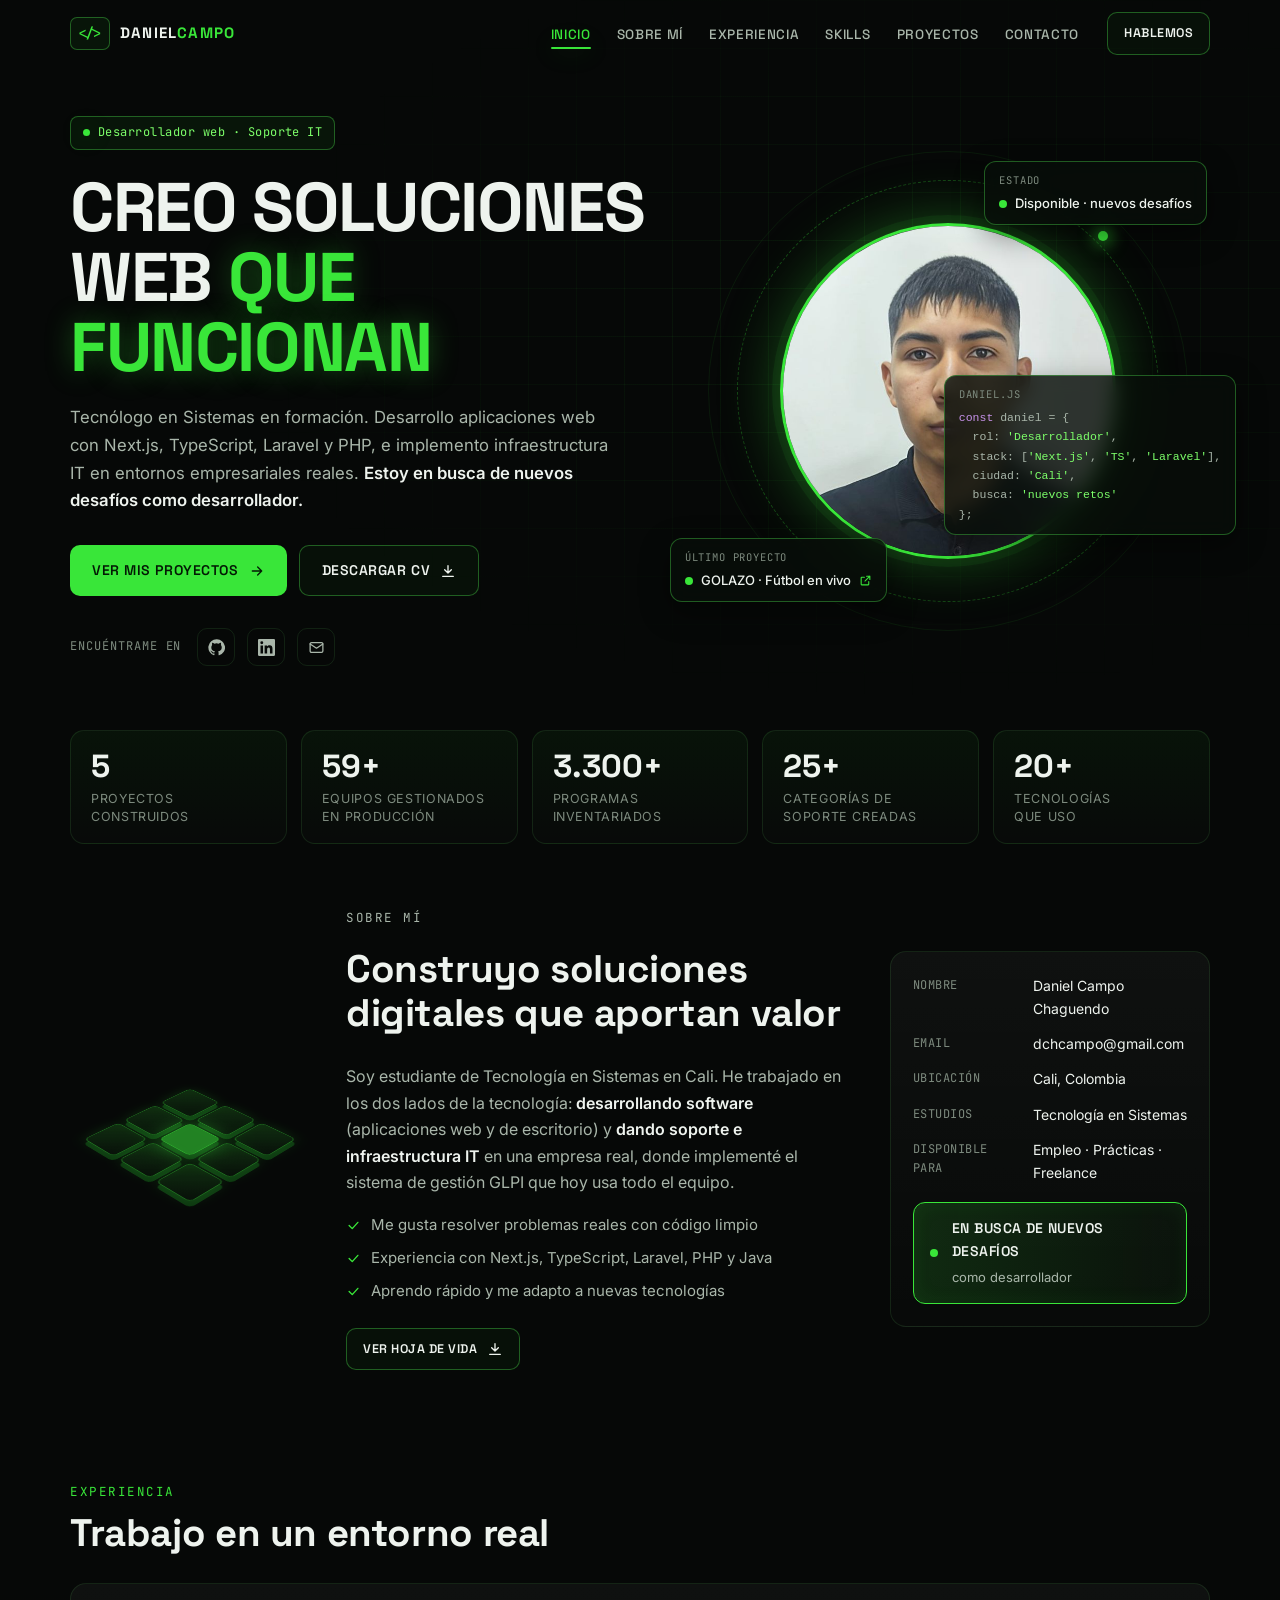
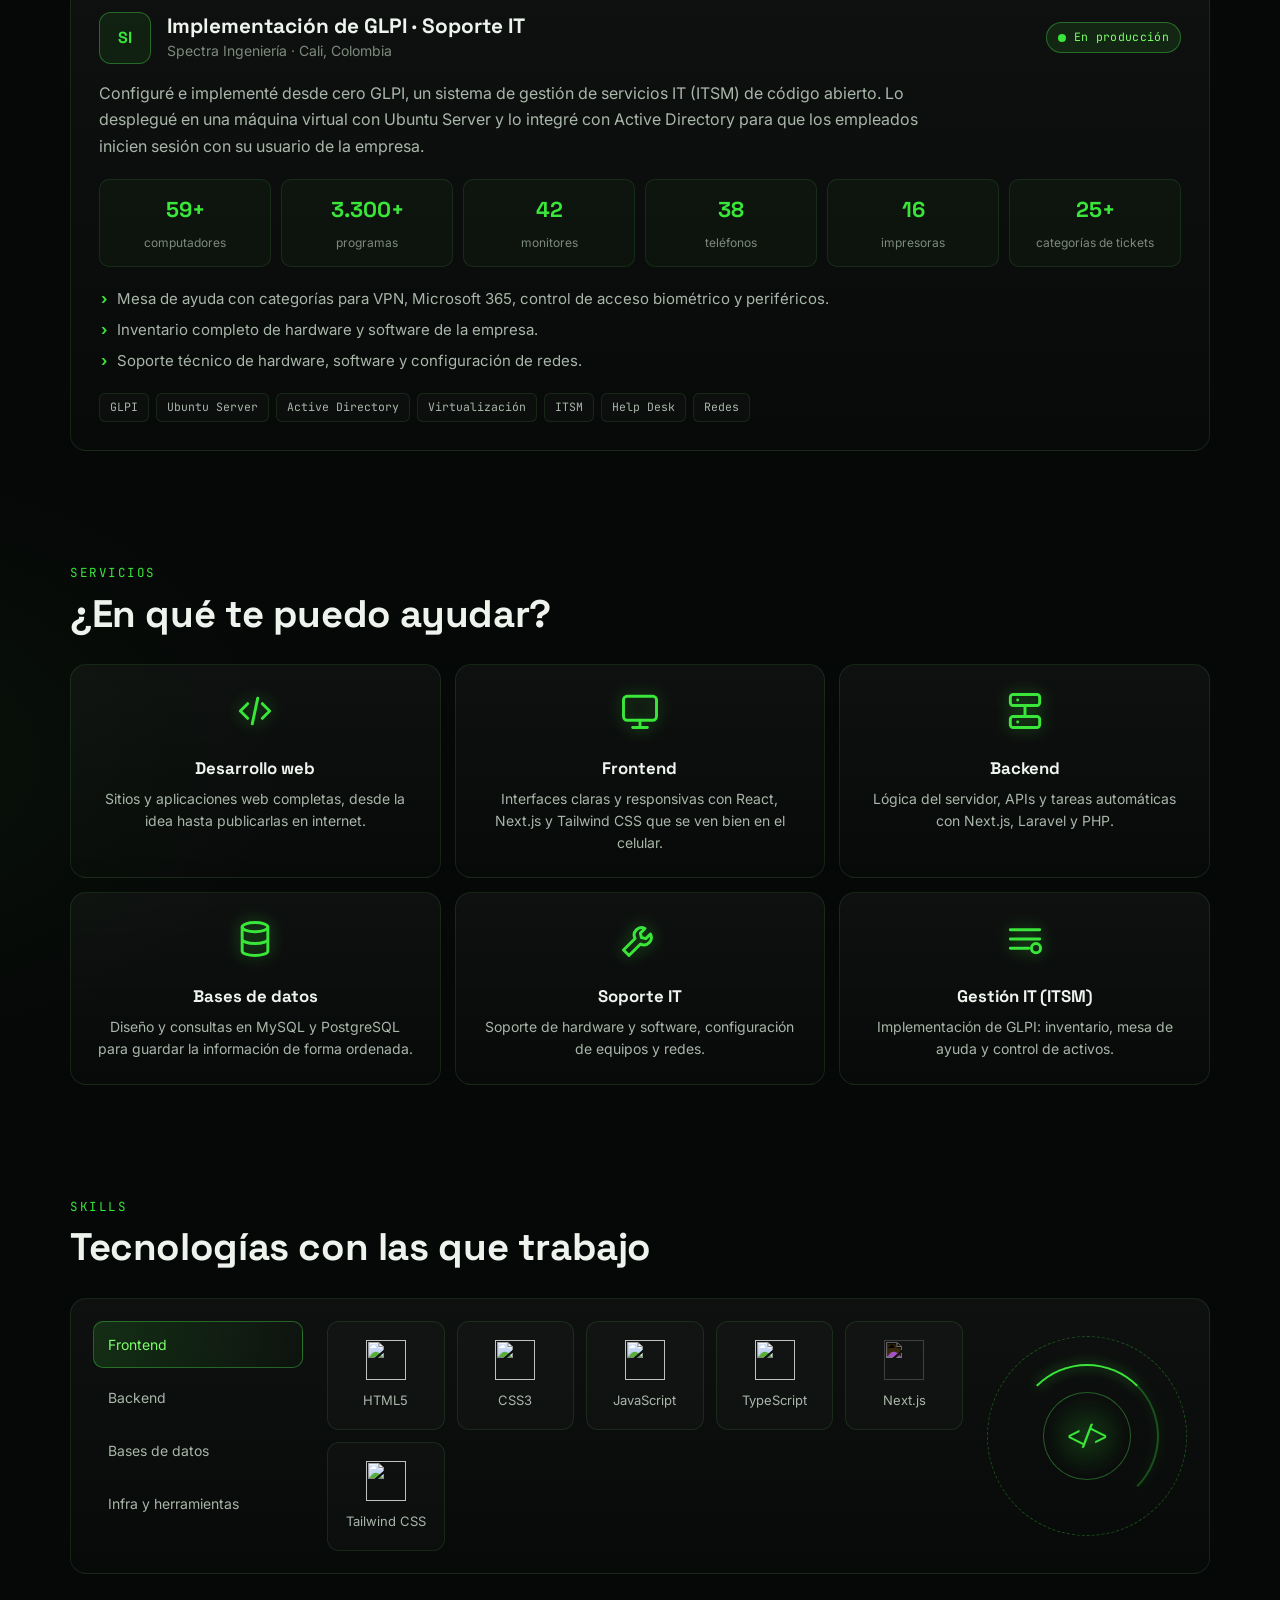
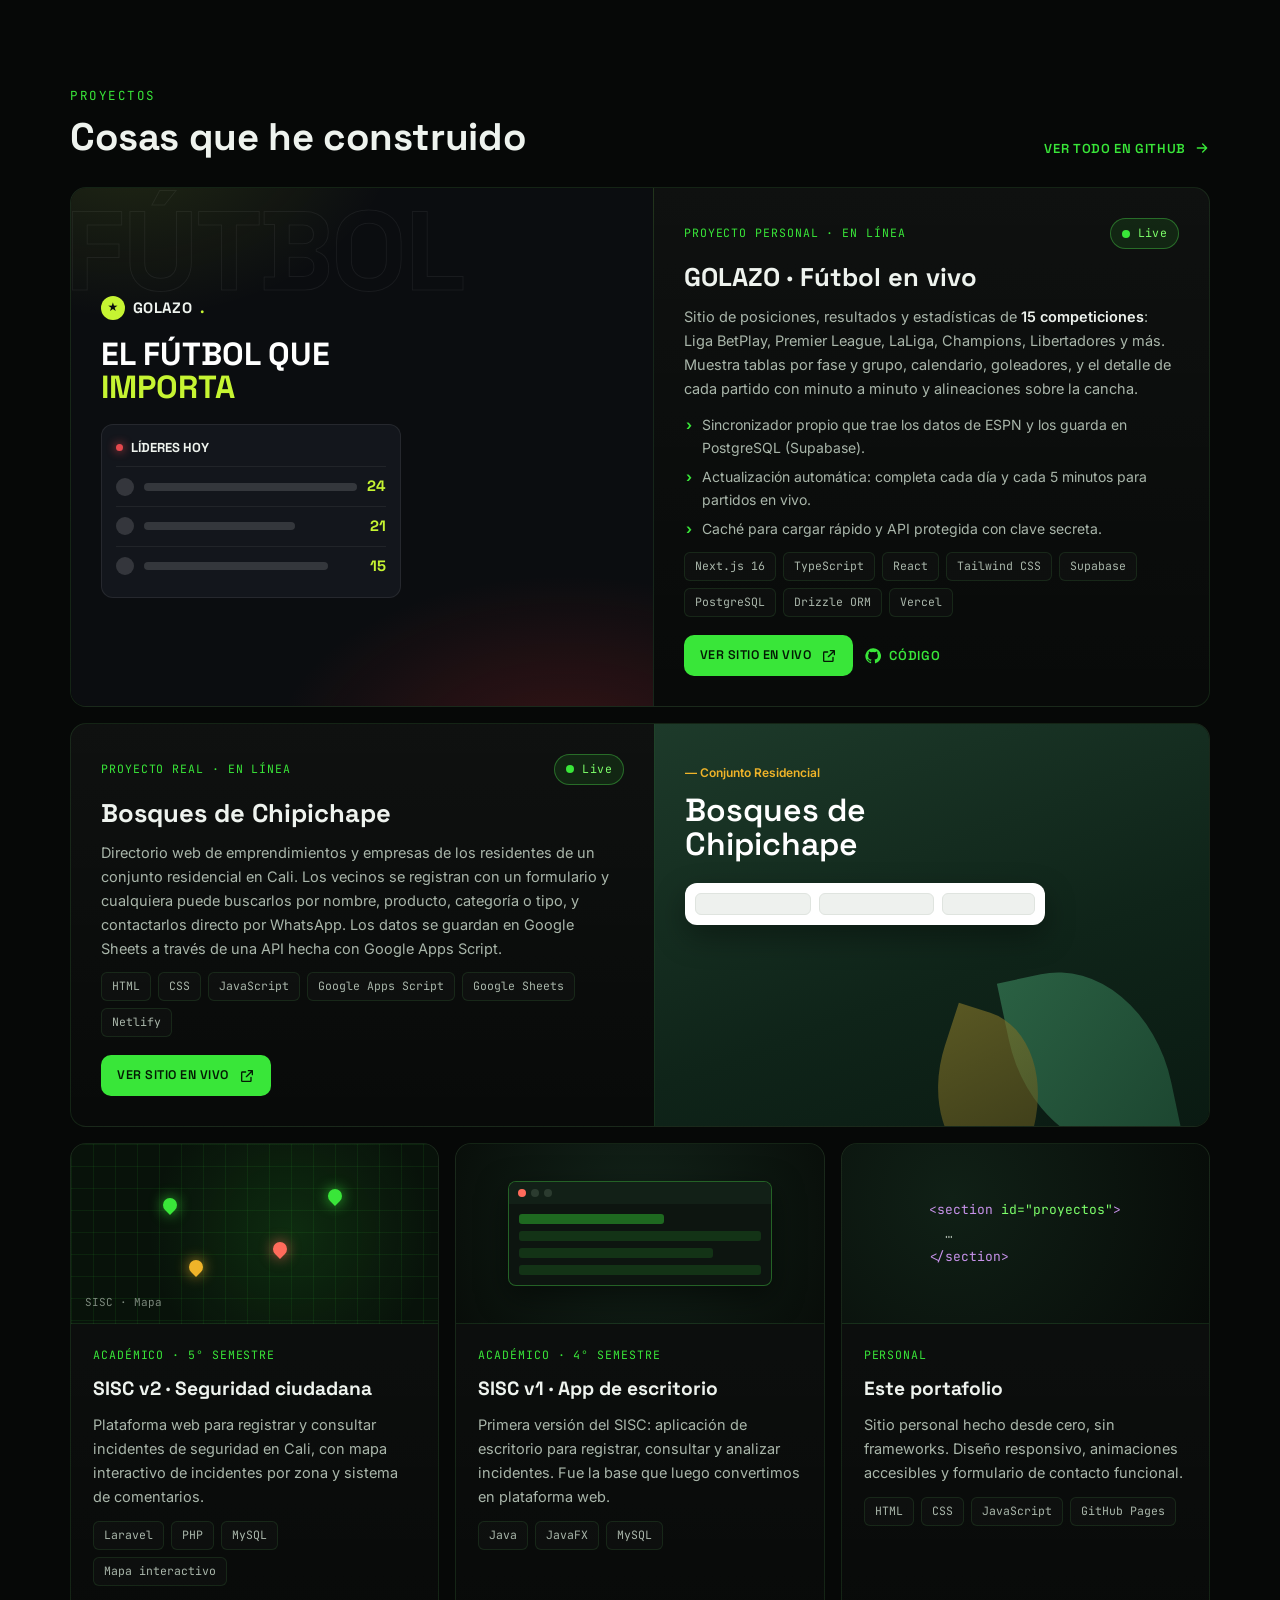
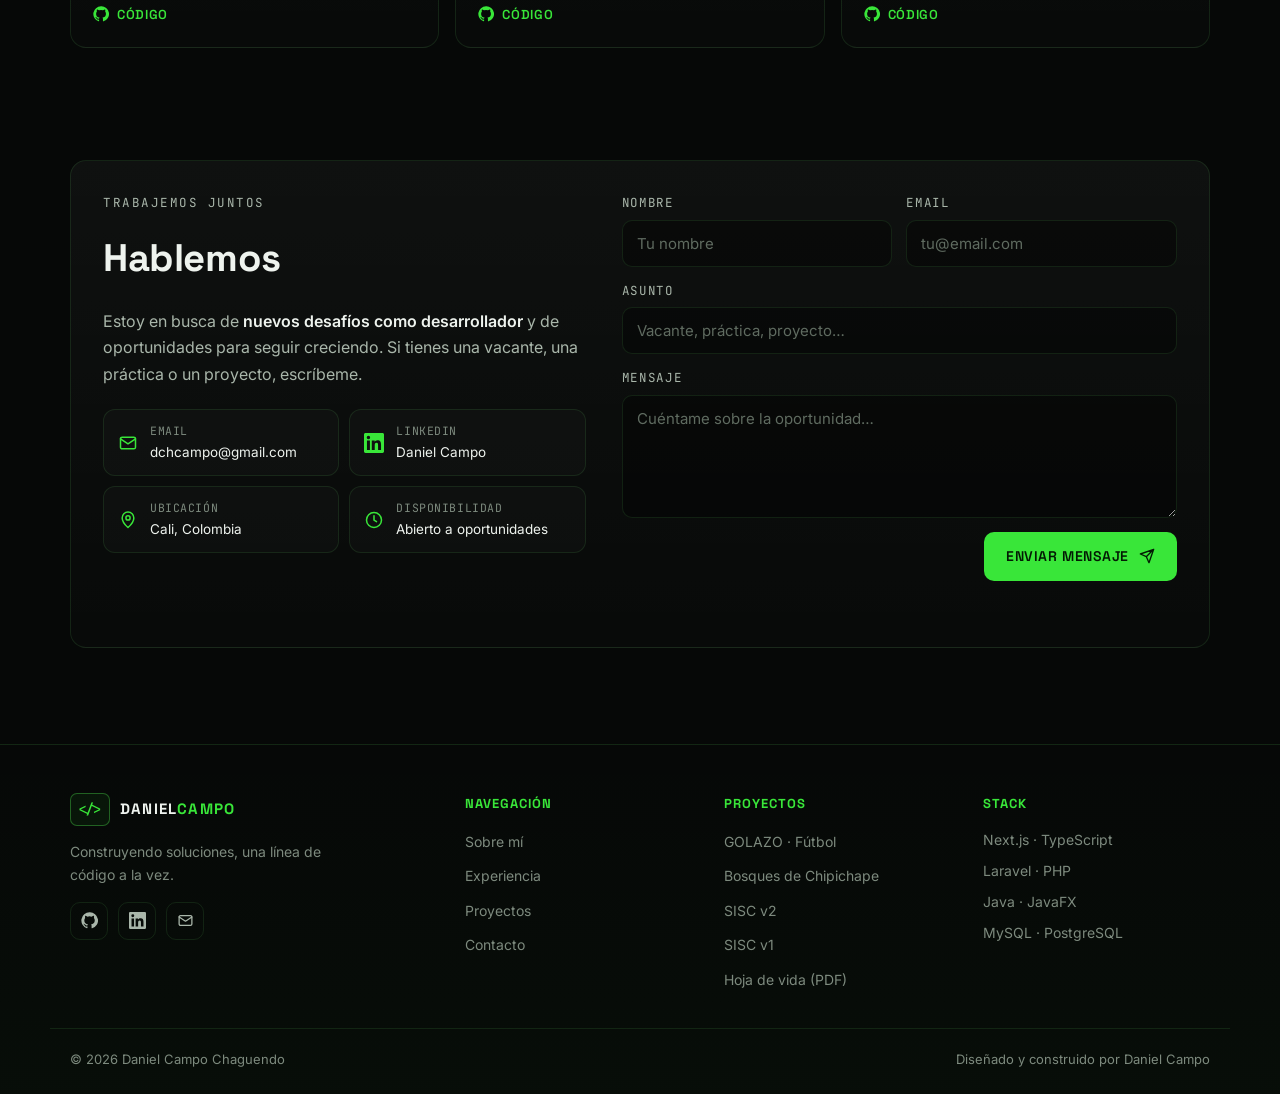
==== commit 5d538ec3: "actualizacion portafolio-py" ====
--- a/index.html
+++ b/index.html
@@ -4,7 +4,7 @@
   <meta charset="UTF-8" />
   <meta name="viewport" content="width=device-width, initial-scale=1.0" />
   <title>Daniel Campo Chaguendo · Desarrollador Web</title>
-  <meta name="description" content="Portafolio de Daniel Campo Chaguendo — Desarrollador web y soporte IT en Cali, Colombia. Laravel, PHP, JavaScript, Java y bases de datos. En busca de nuevos desafíos." />
+  <meta name="description" content="Portafolio de Daniel Campo Chaguendo — Desarrollador web y soporte IT en Cali, Colombia. Next.js, TypeScript, Laravel, PHP, Java y bases de datos. En busca de nuevos desafíos." />
   <meta name="theme-color" content="#060807" />
   <link rel="canonical" href="https://danielcampoch.github.io/Portafolio/" />
 
@@ -80,7 +80,7 @@
           <span class="chip"><span class="chip-dot"></span>Desarrollador web · Soporte IT</span>
           <h1 class="hero-title">Creo soluciones web <span class="accent">que funcionan</span></h1>
           <p class="hero-desc">
-            Tecnólogo en Sistemas en formación. Desarrollo aplicaciones web con Laravel, PHP y JavaScript,
+            Tecnólogo en Sistemas en formación. Desarrollo aplicaciones web con Next.js, TypeScript, Laravel y PHP,
             e implemento infraestructura IT en entornos empresariales reales.
             <strong>Estoy en busca de nuevos desafíos como desarrollador.</strong>
           </p>
@@ -112,15 +112,15 @@
             <div class="fc-label">daniel.js</div>
 <pre><code><span class="k">const</span> daniel = {
   rol: <span class="s">'Desarrollador'</span>,
-  stack: [<span class="s">'Laravel'</span>, <span class="s">'JS'</span>, <span class="s">'Java'</span>],
+  stack: [<span class="s">'Next.js'</span>, <span class="s">'TS'</span>, <span class="s">'Laravel'</span>],
   ciudad: <span class="s">'Cali'</span>,
   busca: <span class="s">'nuevos retos'</span>
 };</code></pre>
           </div>
 
-          <a class="float-card fc-project" href="https://bosques-chipichape.netlify.app/" target="_blank" rel="noopener">
+          <a class="float-card fc-project" href="https://futbol-mania.vercel.app/" target="_blank" rel="noopener">
             <div class="fc-label">Último proyecto</div>
-            <div class="fc-row"><span class="pulse"></span>Bosques de Chipichape <svg><use href="#i-external"/></svg></div>
+            <div class="fc-row"><span class="pulse"></span>GOLAZO · Fútbol en vivo <svg><use href="#i-external"/></svg></div>
           </a>
         </div>
       </div>
@@ -128,11 +128,11 @@
 
     <!-- CIFRAS -->
     <section class="stats container" aria-label="Cifras">
-      <div class="stat"><div class="stat-num" data-count="4">0</div><div class="stat-label">Proyectos<br>construidos</div></div>
+      <div class="stat"><div class="stat-num" data-count="5">0</div><div class="stat-label">Proyectos<br>construidos</div></div>
       <div class="stat"><div class="stat-num" data-count="59" data-suffix="+">0</div><div class="stat-label">Equipos gestionados<br>en producción</div></div>
       <div class="stat"><div class="stat-num" data-count="3300" data-suffix="+">0</div><div class="stat-label">Programas<br>inventariados</div></div>
       <div class="stat"><div class="stat-num" data-count="25" data-suffix="+">0</div><div class="stat-label">Categorías de<br>soporte creadas</div></div>
-      <div class="stat"><div class="stat-num" data-count="10" data-suffix="+">0</div><div class="stat-label">Tecnologías<br>que uso</div></div>
+      <div class="stat"><div class="stat-num" data-count="20" data-suffix="+">0</div><div class="stat-label">Tecnologías<br>que uso</div></div>
     </section>
 
     <!-- SOBRE MÍ -->
@@ -155,7 +155,7 @@
           </p>
           <ul class="check-list">
             <li><svg><use href="#i-check"/></svg>Me gusta resolver problemas reales con código limpio</li>
-            <li><svg><use href="#i-check"/></svg>Experiencia con Laravel, PHP, JavaScript y Java</li>
+            <li><svg><use href="#i-check"/></svg>Experiencia con Next.js, TypeScript, Laravel, PHP y Java</li>
             <li><svg><use href="#i-check"/></svg>Aprendo rápido y me adapto a nuevas tecnologías</li>
           </ul>
           <a class="btn btn-ghost btn-sm" href="document/Hoja-de-Vida-Daniel-Campo.pdf" download>Ver hoja de vida <svg><use href="#i-download"/></svg></a>
@@ -231,12 +231,12 @@
         <div class="panel service">
           <svg class="service-icon" viewBox="0 0 24 24"><rect x="3" y="4" width="18" height="13" rx="2"/><path d="M8 21h8M12 17v4"/></svg>
           <h3>Frontend</h3>
-          <p>Interfaces claras y responsivas con HTML, CSS y JavaScript que se ven bien en el celular.</p>
+          <p>Interfaces claras y responsivas con React, Next.js y Tailwind CSS que se ven bien en el celular.</p>
         </div>
         <div class="panel service">
           <svg class="service-icon" viewBox="0 0 24 24"><rect x="4" y="3" width="16" height="6" rx="1.5"/><rect x="4" y="15" width="16" height="6" rx="1.5"/><path d="M8 6h.01M8 18h.01M12 9v6"/></svg>
           <h3>Backend</h3>
-          <p>Lógica del servidor, autenticación y APIs con Laravel y PHP.</p>
+          <p>Lógica del servidor, APIs y tareas automáticas con Next.js, Laravel y PHP.</p>
         </div>
         <div class="panel service">
           <svg class="service-icon" viewBox="0 0 24 24"><ellipse cx="12" cy="5.5" rx="7" ry="2.5"/><path d="M5 5.5v13c0 1.4 3.1 2.5 7 2.5s7-1.1 7-2.5v-13M5 12c0 1.4 3.1 2.5 7 2.5s7-1.1 7-2.5"/></svg>
@@ -274,7 +274,9 @@
             <div class="tile"><img src="https://cdn.jsdelivr.net/gh/devicons/devicon@latest/icons/html5/html5-original.svg" alt="" loading="lazy">HTML5</div>
             <div class="tile"><img src="https://cdn.jsdelivr.net/gh/devicons/devicon@latest/icons/css3/css3-original.svg" alt="" loading="lazy">CSS3</div>
             <div class="tile"><img src="https://cdn.jsdelivr.net/gh/devicons/devicon@latest/icons/javascript/javascript-original.svg" alt="" loading="lazy">JavaScript</div>
-            <div class="tile"><span class="tile-mono">RWD</span>Responsive</div>
+            <div class="tile"><img src="https://cdn.jsdelivr.net/gh/devicons/devicon@latest/icons/typescript/typescript-original.svg" alt="" loading="lazy">TypeScript</div>
+            <div class="tile"><img class="invert" src="https://cdn.jsdelivr.net/gh/devicons/devicon@latest/icons/nextjs/nextjs-original.svg" alt="" loading="lazy">Next.js</div>
+            <div class="tile"><img src="https://cdn.jsdelivr.net/gh/devicons/devicon@latest/icons/tailwindcss/tailwindcss-original.svg" alt="" loading="lazy">Tailwind CSS</div>
           </div>
           <div class="tiles" role="tabpanel" id="tab-back" aria-labelledby="t-back" hidden>
             <div class="tile"><img src="https://cdn.jsdelivr.net/gh/devicons/devicon@latest/icons/php/php-original.svg" alt="" loading="lazy">PHP</div>
@@ -286,6 +288,8 @@
           <div class="tiles" role="tabpanel" id="tab-db" aria-labelledby="t-db" hidden>
             <div class="tile"><img src="https://cdn.jsdelivr.net/gh/devicons/devicon@latest/icons/mysql/mysql-original.svg" alt="" loading="lazy">MySQL</div>
             <div class="tile"><img src="https://cdn.jsdelivr.net/gh/devicons/devicon@latest/icons/postgresql/postgresql-original.svg" alt="" loading="lazy">PostgreSQL</div>
+            <div class="tile"><img src="https://cdn.jsdelivr.net/gh/devicons/devicon@latest/icons/supabase/supabase-original.svg" alt="" loading="lazy">Supabase</div>
+            <div class="tile"><span class="tile-mono">ORM</span>Drizzle ORM</div>
             <div class="tile"><span class="tile-mono">GS</span>Google Sheets</div>
           </div>
           <div class="tiles" role="tabpanel" id="tab-tools" aria-labelledby="t-tools" hidden>
@@ -293,6 +297,7 @@
             <div class="tile"><img class="invert" src="https://cdn.jsdelivr.net/gh/devicons/devicon@latest/icons/github/github-original.svg" alt="" loading="lazy">GitHub</div>
             <div class="tile"><img src="https://cdn.jsdelivr.net/gh/devicons/devicon@latest/icons/ubuntu/ubuntu-original.svg" alt="" loading="lazy">Ubuntu Server</div>
             <div class="tile"><img src="https://cdn.jsdelivr.net/gh/devicons/devicon@latest/icons/netlify/netlify-original.svg" alt="" loading="lazy">Netlify</div>
+            <div class="tile"><img class="invert" src="https://cdn.jsdelivr.net/gh/devicons/devicon@latest/icons/vercel/vercel-original.svg" alt="" loading="lazy">Vercel</div>
             <div class="tile"><img src="https://cdn.jsdelivr.net/gh/devicons/devicon@latest/icons/vscode/vscode-original.svg" alt="" loading="lazy">VS Code</div>
             <div class="tile"><span class="tile-mono">AD</span>Active Directory</div>
             <div class="tile"><span class="tile-mono">IT</span>GLPI</div>
@@ -319,6 +324,44 @@
       <div class="projects">
 
         <article class="panel project project-featured">
+          <div class="thumb thumb-golazo" aria-hidden="true">
+            <div class="tg-bg">FÚTBOL</div>
+            <div class="tg-content">
+              <div class="tg-logo"><i>★</i>GOLAZO<b>.</b></div>
+              <strong>El fútbol que <em>importa</em></strong>
+              <div class="tg-table">
+                <div class="tg-head"><span class="tg-live"></span>Líderes hoy</div>
+                <div class="tg-row"><i></i><span></span><b>24</b></div>
+                <div class="tg-row"><i></i><span></span><b>21</b></div>
+                <div class="tg-row"><i></i><span></span><b>15</b></div>
+              </div>
+            </div>
+          </div>
+          <div class="project-body">
+            <div class="project-top">
+              <span class="project-kind">Proyecto personal · En línea</span>
+              <span class="badge badge-live"><span class="pulse"></span>Live</span>
+            </div>
+            <h3>GOLAZO · Fútbol en vivo</h3>
+            <p>
+              Sitio de posiciones, resultados y estadísticas de <strong>15 competiciones</strong>: Liga BetPlay,
+              Premier League, LaLiga, Champions, Libertadores y más. Muestra tablas por fase y grupo, calendario,
+              goleadores, y el detalle de cada partido con minuto a minuto y alineaciones sobre la cancha.
+            </p>
+            <ul class="project-points">
+              <li>Sincronizador propio que trae los datos de ESPN y los guarda en PostgreSQL (Supabase).</li>
+              <li>Actualización automática: completa cada día y cada 5 minutos para partidos en vivo.</li>
+              <li>Caché para cargar rápido y API protegida con clave secreta.</li>
+            </ul>
+            <div class="tags"><span>Next.js 16</span><span>TypeScript</span><span>React</span><span>Tailwind CSS</span><span>Supabase</span><span>PostgreSQL</span><span>Drizzle ORM</span><span>Vercel</span></div>
+            <div class="project-links">
+              <a class="btn btn-primary btn-sm" href="https://futbol-mania.vercel.app/" target="_blank" rel="noopener">Ver sitio en vivo <svg><use href="#i-external"/></svg></a>
+              <a class="link-arrow" href="https://github.com/DanielCampoCh/futbolMania" target="_blank" rel="noopener"><svg><use href="#i-github"/></svg> Código</a>
+            </div>
+          </div>
+        </article>
+
+        <article class="panel project project-featured project-reverse">
           <div class="thumb thumb-bosques" aria-hidden="true">
             <div class="tb-leaf l1"></div><div class="tb-leaf l2"></div>
             <div class="tb-content">
@@ -461,6 +504,7 @@
       <div>
         <h4>Proyectos</h4>
         <ul>
+          <li><a href="https://futbol-mania.vercel.app/" target="_blank" rel="noopener">GOLAZO · Fútbol</a></li>
           <li><a href="https://bosques-chipichape.netlify.app/" target="_blank" rel="noopener">Bosques de Chipichape</a></li>
           <li><a href="https://github.com/SAbadia12/ProyectoIntegrador5toSemestre" target="_blank" rel="noopener">SISC v2</a></li>
           <li><a href="https://github.com/DanielCampoCh/PROYECTO-INTEGRADOR" target="_blank" rel="noopener">SISC v1</a></li>
@@ -470,8 +514,8 @@
       <div>
         <h4>Stack</h4>
         <ul class="footer-stack">
+          <li>Next.js · TypeScript</li>
           <li>Laravel · PHP</li>
-          <li>JavaScript</li>
           <li>Java · JavaFX</li>
           <li>MySQL · PostgreSQL</li>
         </ul>
--- a/css/portafolio_styles.css
+++ b/css/portafolio_styles.css
@@ -396,6 +396,42 @@
 .thumb { position: relative; min-height: 180px; overflow: hidden; border-bottom: 1px solid var(--line); }
 .project-featured .thumb { min-height: 320px; border-bottom: 0; border-right: 1px solid var(--line); }
 
+.project-reverse .thumb { order: 2; border-right: 0; border-left: 1px solid var(--line); }
+
+.project-points { display: grid; gap: 6px; }
+.project-points li { color: var(--text-2); font-size: 14px; padding-left: 18px; position: relative; }
+.project-points li::before { content: '›'; position: absolute; left: 2px; color: var(--green); font-weight: 700; }
+
+.thumb-golazo {
+  background:
+    radial-gradient(420px 260px at 85% 110%, rgba(190, 40, 40, 0.25), transparent 70%),
+    radial-gradient(380px 260px at 10% -10%, rgba(198, 244, 50, 0.12), transparent 70%),
+    #0b0d10;
+}
+.tg-bg {
+  position: absolute; top: 8px; left: -6px; font-family: var(--font-head); font-weight: 700;
+  font-size: 7rem; line-height: 1; color: transparent; -webkit-text-stroke: 1px rgba(255,255,255,0.06);
+  letter-spacing: -0.02em; pointer-events: none;
+}
+.thumb-golazo { display: flex; align-items: center; }
+.tg-content { position: relative; padding: 28px 30px; width: 100%; }
+.tg-logo { display: flex; align-items: center; gap: 8px; font-family: var(--font-head); font-weight: 700; font-size: 15px; letter-spacing: .02em; }
+.tg-logo i { width: 24px; height: 24px; border-radius: 50%; background: #c6f432; color: #0b0d10; display: grid; place-items: center; font-style: normal; font-size: 12px; }
+.tg-logo b { color: #c6f432; }
+.tg-content strong {
+  display: block; font-family: var(--font-head); font-weight: 700; text-transform: uppercase;
+  font-size: 2rem; line-height: 1.02; margin: 18px 0 20px; color: #fff; max-width: 260px;
+}
+.tg-content em { font-style: normal; color: #c6f432; }
+.tg-table { max-width: 300px; padding: 12px 14px; border-radius: 12px; background: rgba(20, 24, 30, 0.9); border: 1px solid rgba(255,255,255,0.08); }
+.tg-head { display: flex; align-items: center; gap: 8px; font-family: var(--font-head); font-weight: 700; font-size: 13px; text-transform: uppercase; margin-bottom: 8px; }
+.tg-live { width: 7px; height: 7px; border-radius: 50%; background: #e5484d; box-shadow: 0 0 10px #e5484d; }
+.tg-row { display: grid; grid-template-columns: 18px 1fr auto; align-items: center; gap: 10px; padding: 7px 0; border-top: 1px solid rgba(255,255,255,0.06); }
+.tg-row i { width: 18px; height: 18px; border-radius: 50%; background: rgba(255,255,255,0.14); }
+.tg-row span { height: 8px; border-radius: 4px; background: rgba(255,255,255,0.14); }
+.tg-row:nth-child(3) span { width: 70%; } .tg-row:nth-child(4) span { width: 85%; }
+.tg-row b { font-family: var(--font-head); color: #c6f432; font-size: 15px; }
+
 .thumb-bosques { background: linear-gradient(160deg, #1d3a2a 0%, #0f2419 60%, #0a1a12 100%); }
 .tb-leaf { position: absolute; border-radius: 0 70% 0 70%; opacity: .85; }
 .tb-leaf.l1 { width: 150px; height: 190px; right: 8%; bottom: -30px; background: linear-gradient(135deg, #2f6b4a, #1f4d35); transform: rotate(-12deg); }
@@ -543,7 +579,7 @@
   .services { grid-template-columns: repeat(2, 1fr); }
   .projects { grid-template-columns: 1fr 1fr; }
   .project-featured { grid-template-columns: 1fr; }
-  .project-featured .thumb { min-height: 240px; border-right: 0; border-bottom: 1px solid var(--line); }
+  .project-featured .thumb { min-height: 240px; border-right: 0; border-left: 0; border-bottom: 1px solid var(--line); order: 0; }
   .contact { grid-template-columns: 1fr; }
   .footer-grid { grid-template-columns: 1fr 1fr; }
 }
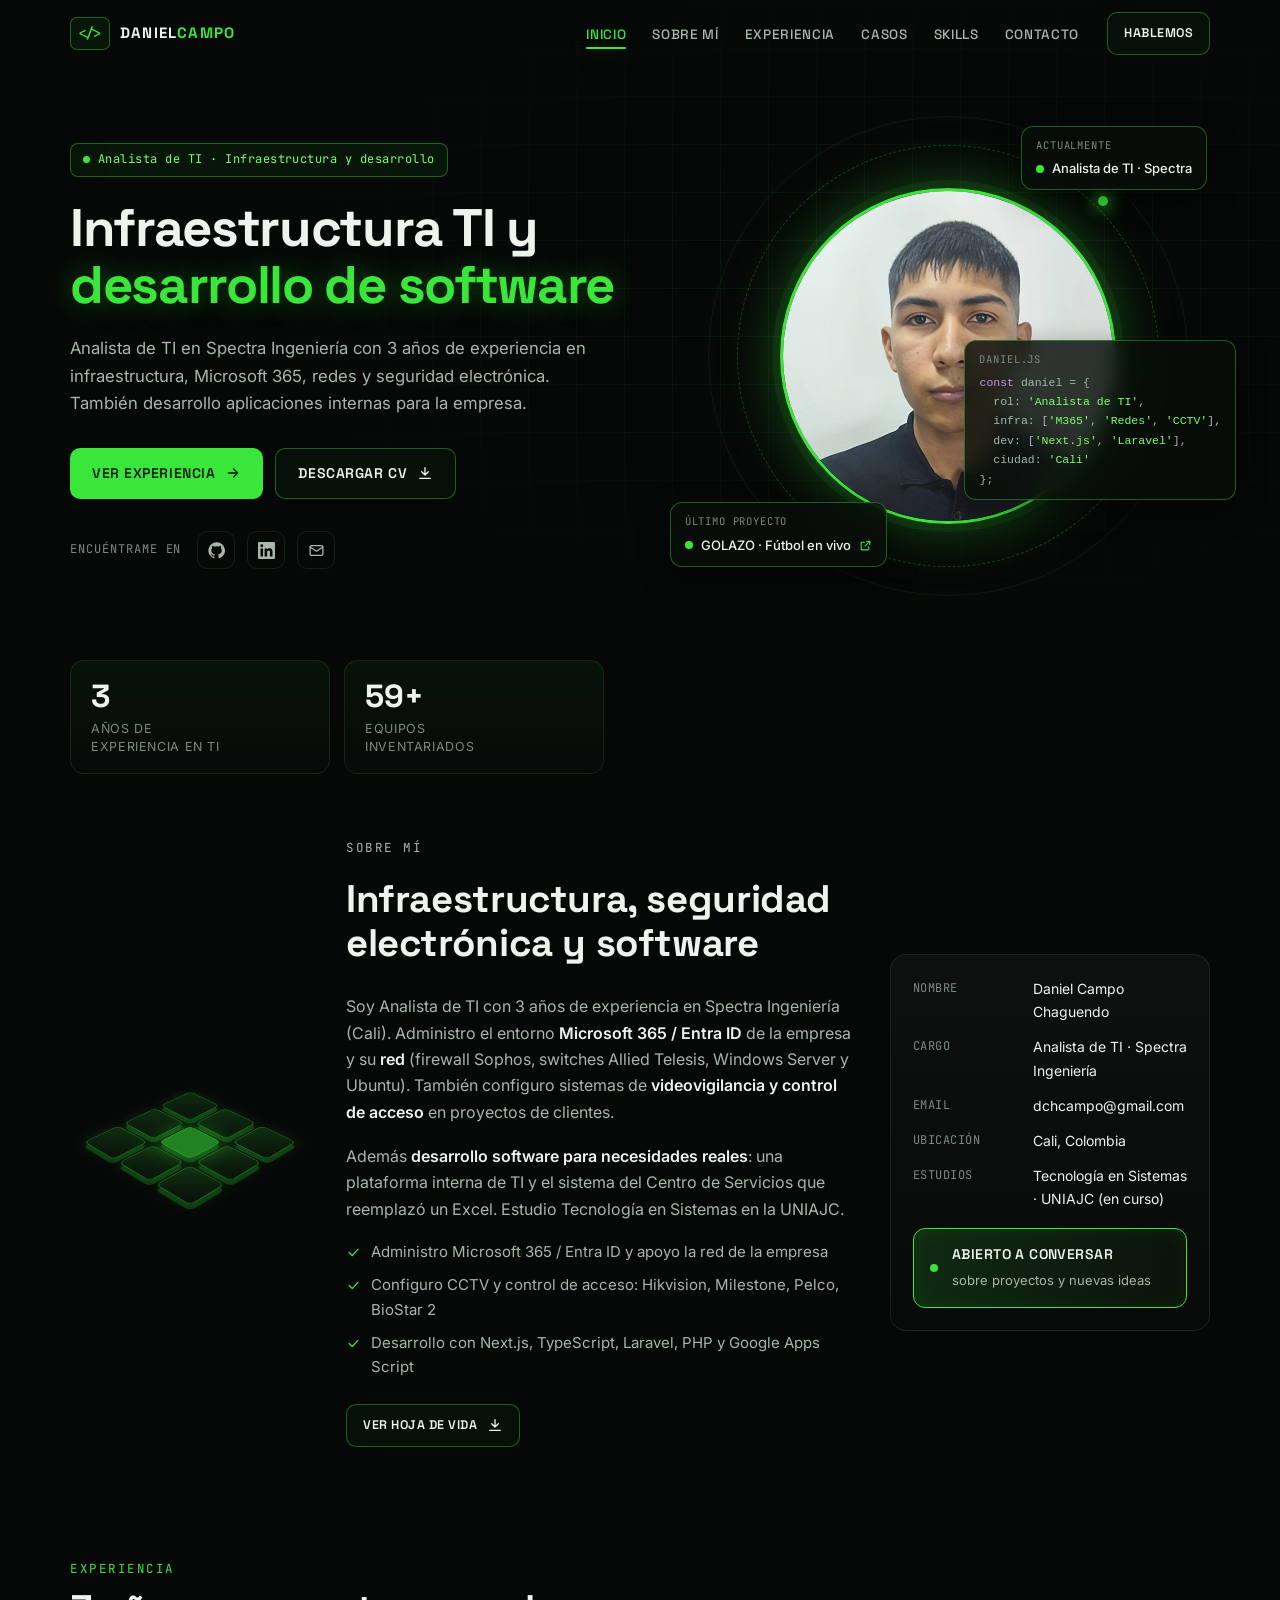
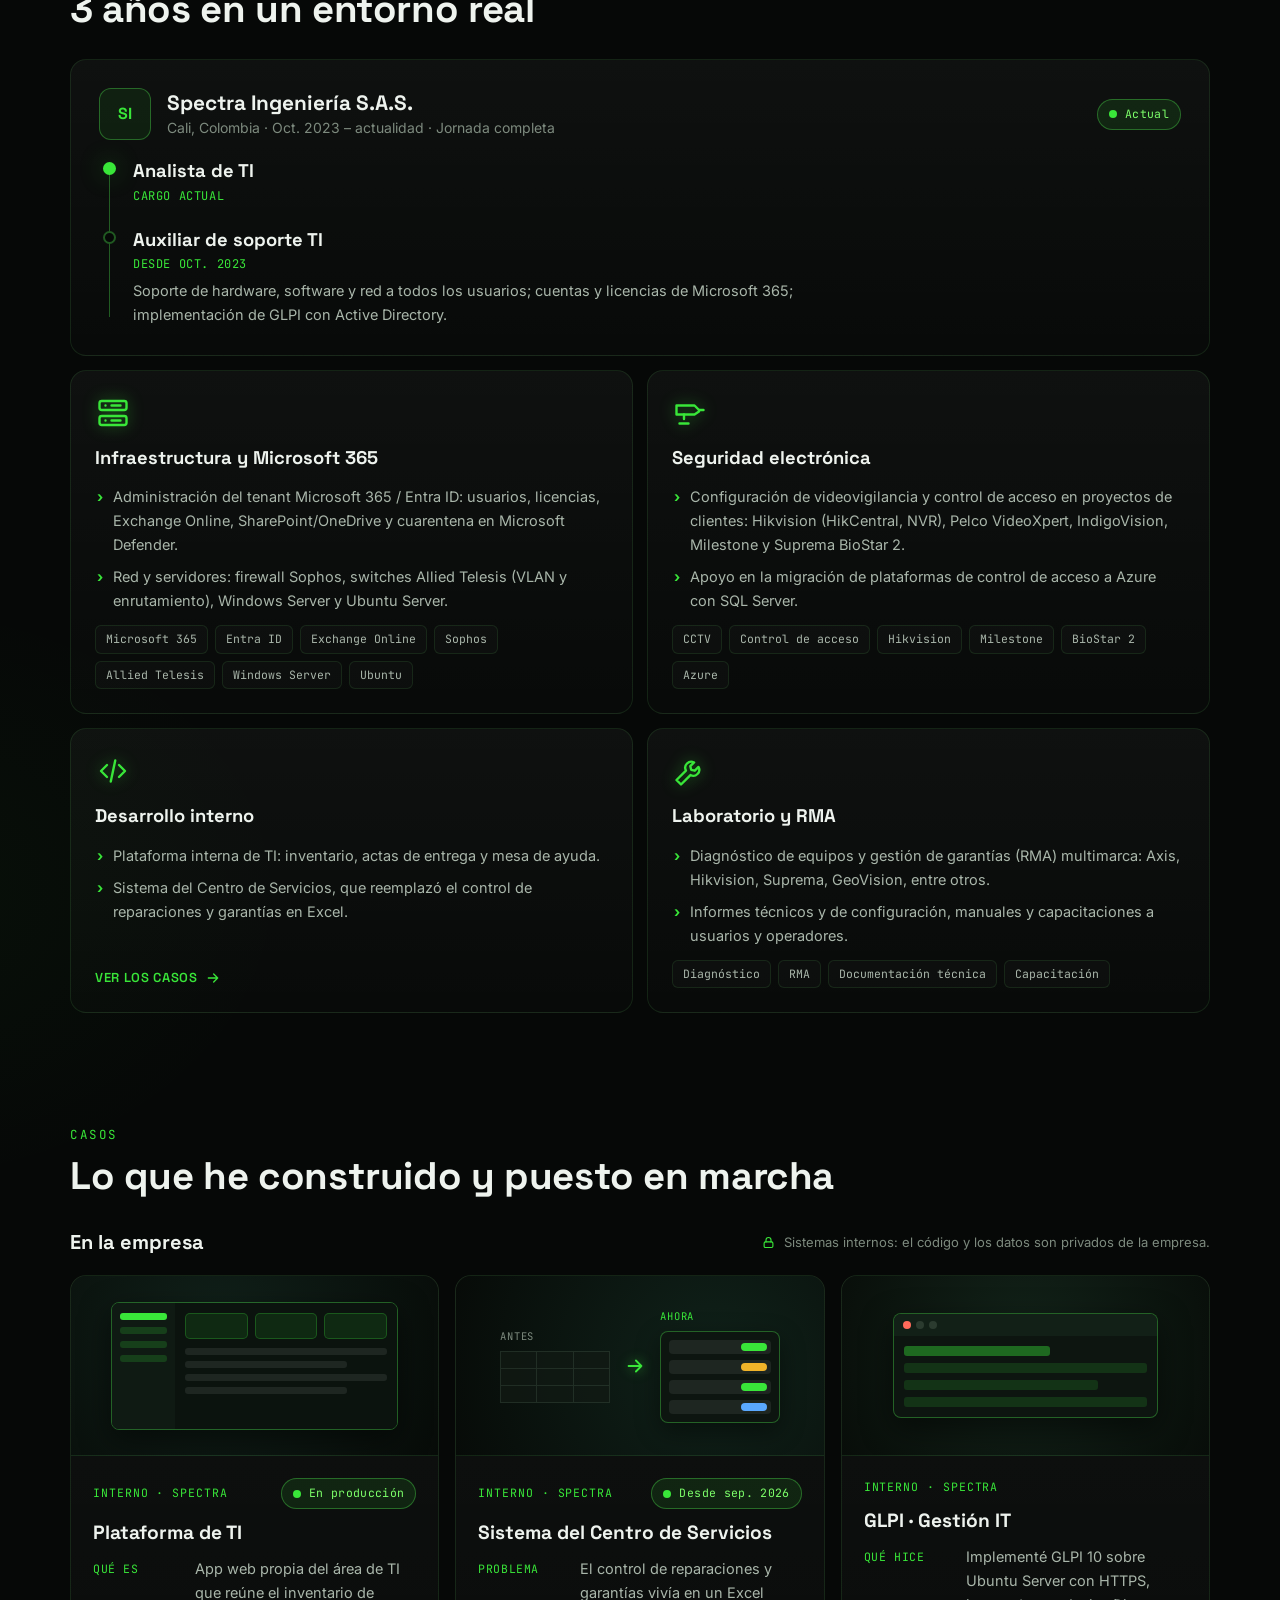
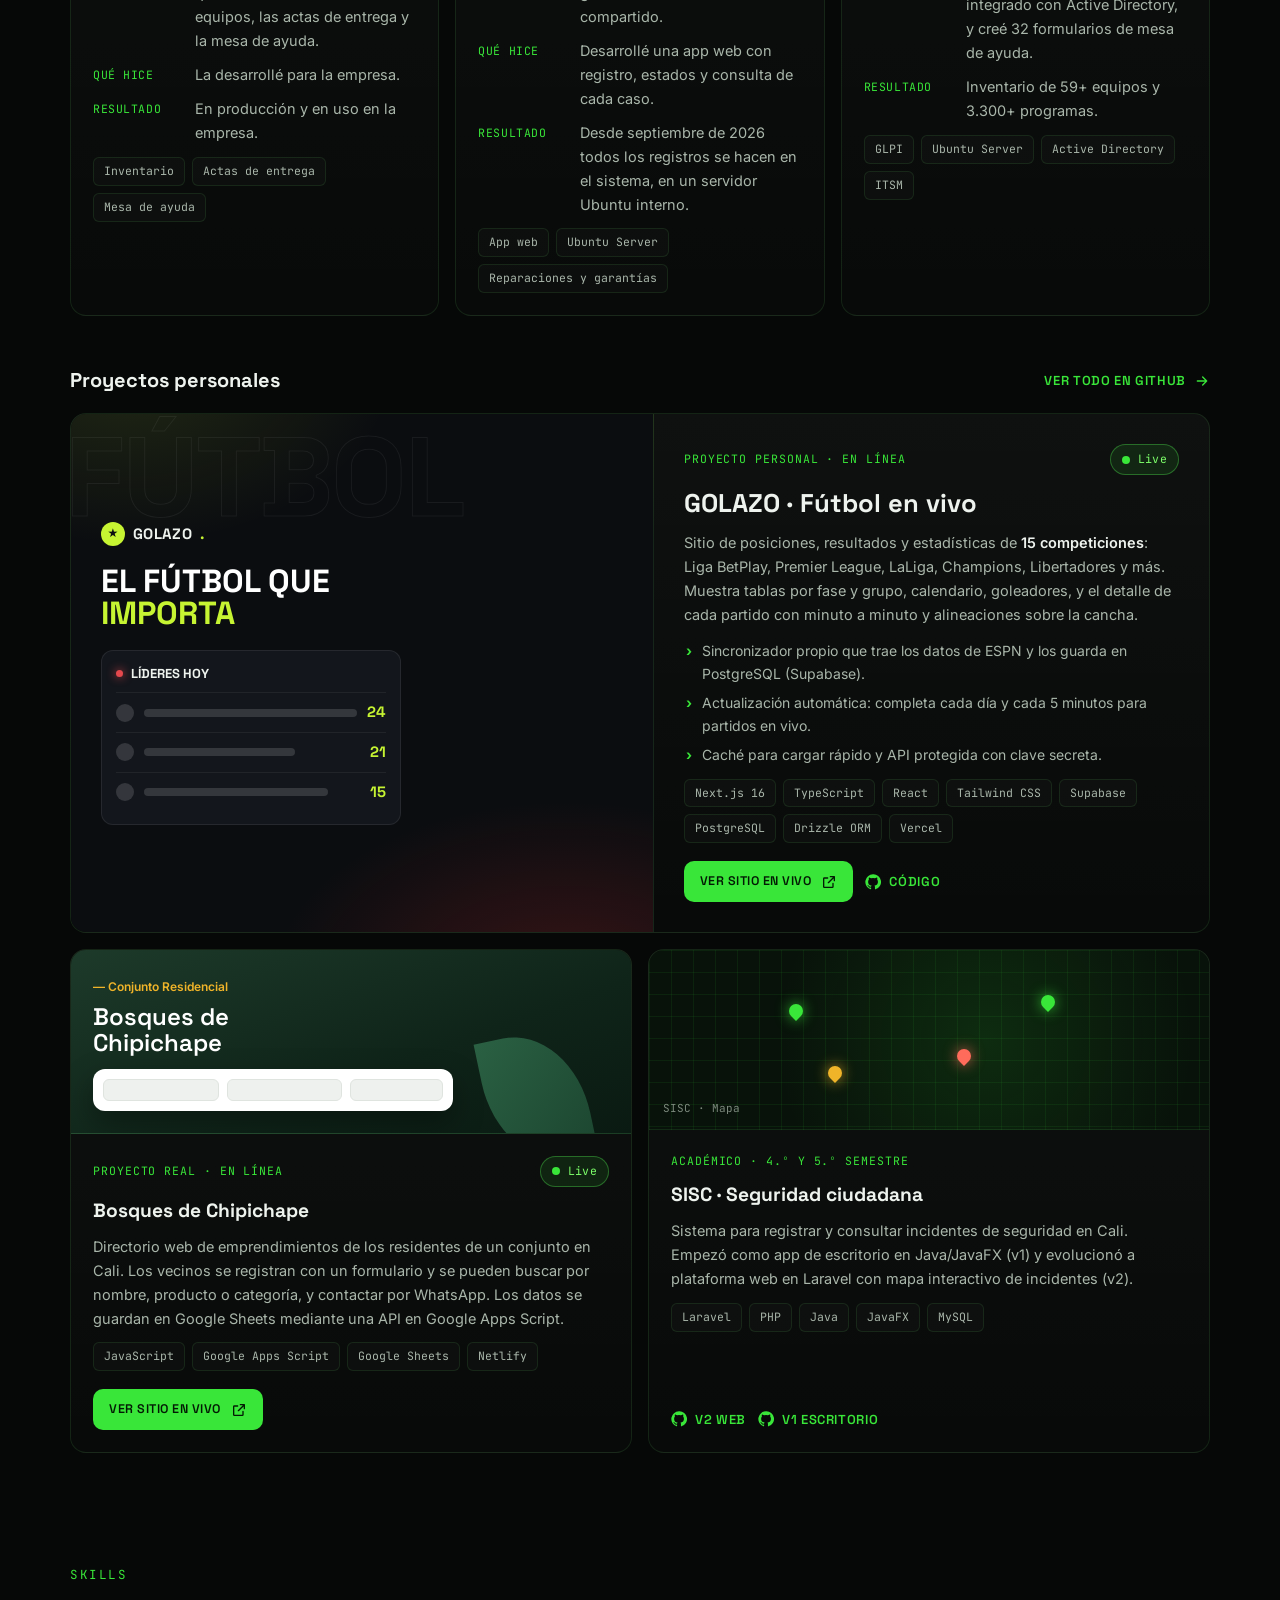
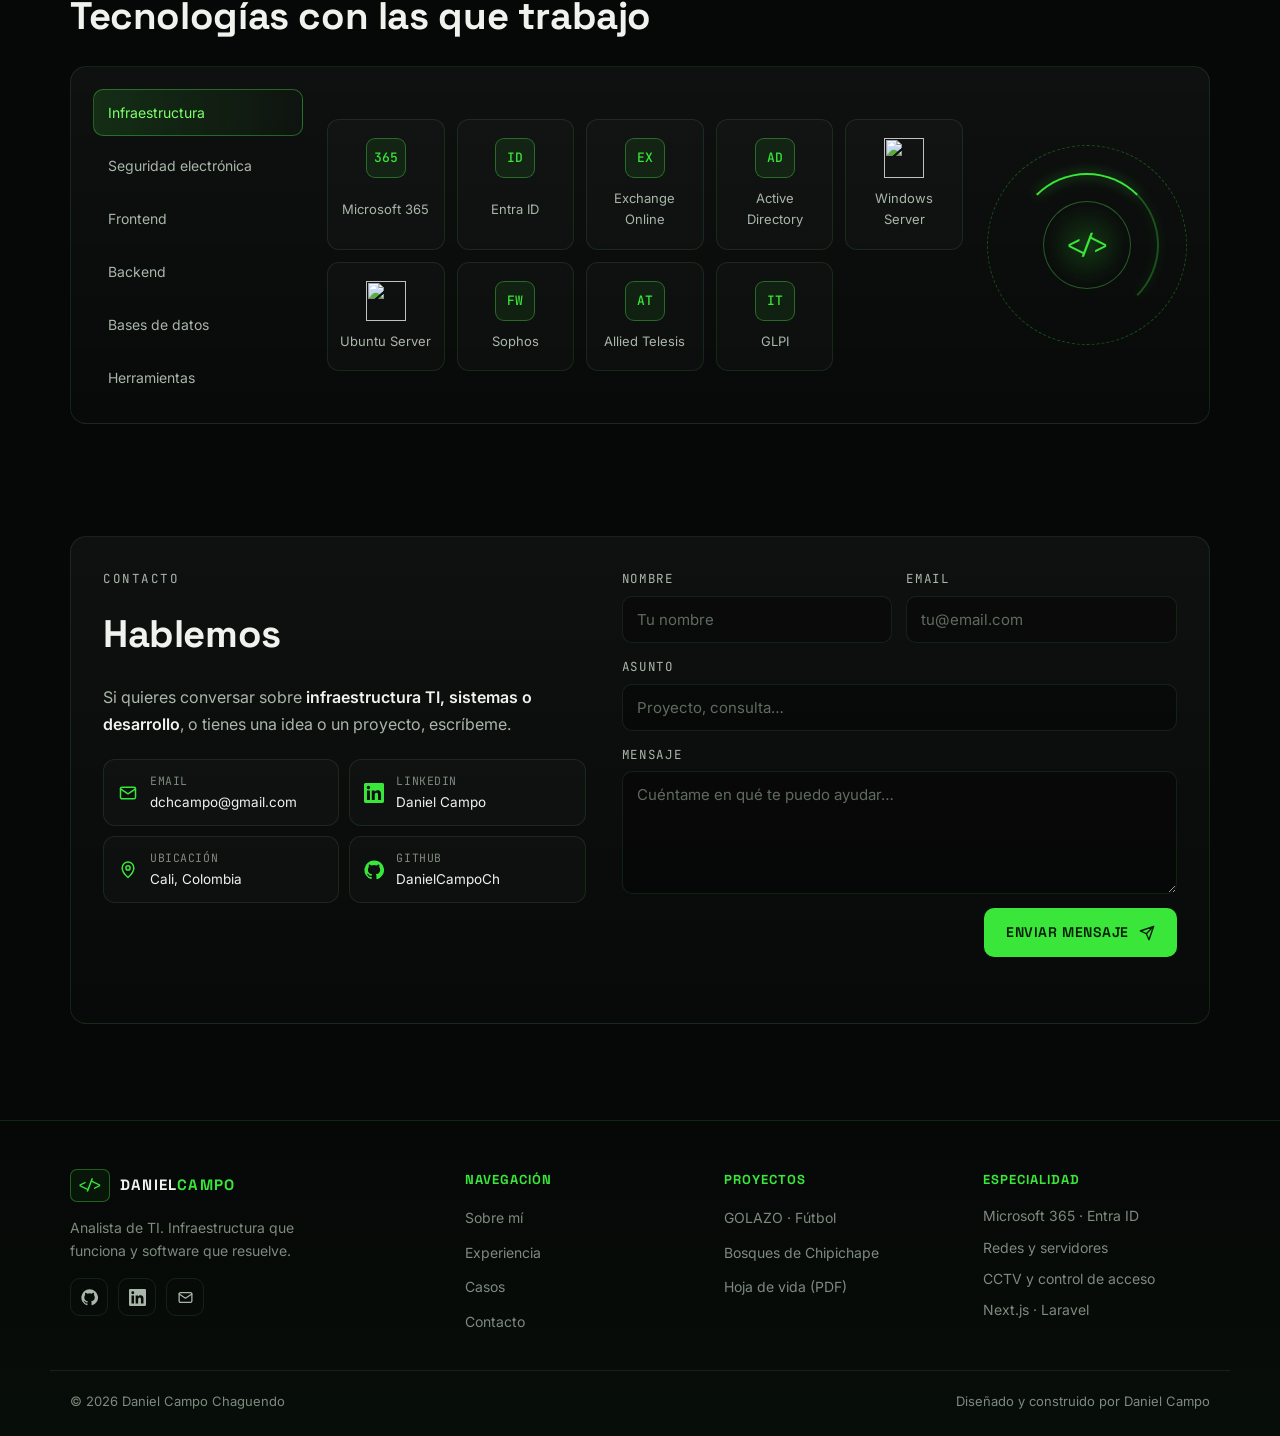
==== commit f9584988: "Update perfil" ====
--- a/index.html
+++ b/index.html
@@ -3,20 +3,20 @@
 <head>
   <meta charset="UTF-8" />
   <meta name="viewport" content="width=device-width, initial-scale=1.0" />
-  <title>Daniel Campo Chaguendo · Desarrollador Web</title>
-  <meta name="description" content="Portafolio de Daniel Campo Chaguendo — Desarrollador web y soporte IT en Cali, Colombia. Next.js, TypeScript, Laravel, PHP, Java y bases de datos. En busca de nuevos desafíos." />
+  <title>Daniel Campo Chaguendo · Analista de TI</title>
+  <meta name="description" content="Portafolio de Daniel Campo Chaguendo — Analista de TI en Cali, Colombia. Infraestructura, Microsoft 365, redes, CCTV y control de acceso, y desarrollo de software (Next.js, Laravel)." />
   <meta name="theme-color" content="#060807" />
   <link rel="canonical" href="https://danielcampoch.github.io/Portafolio/" />
 
-  <meta property="og:title" content="Daniel Campo Chaguendo · Desarrollador Web" />
-  <meta property="og:description" content="Desarrollo web · Soporte IT · Cali, Colombia. En busca de nuevos desafíos como desarrollador." />
+  <meta property="og:title" content="Daniel Campo Chaguendo · Analista de TI" />
+  <meta property="og:description" content="Infraestructura TI · Microsoft 365 · Redes · CCTV y control de acceso · Desarrollo web. Cali, Colombia." />
   <meta property="og:image" content="https://danielcampoch.github.io/Portafolio/img/perfil.jpg" />
   <meta property="og:url" content="https://danielcampoch.github.io/Portafolio/" />
   <meta property="og:type" content="website" />
   <meta property="og:locale" content="es_CO" />
   <meta name="twitter:card" content="summary" />
-  <meta name="twitter:title" content="Daniel Campo Chaguendo · Desarrollador Web" />
-  <meta name="twitter:description" content="Desarrollo web · Soporte IT · Cali, Colombia." />
+  <meta name="twitter:title" content="Daniel Campo Chaguendo · Analista de TI" />
+  <meta name="twitter:description" content="Infraestructura TI · Microsoft 365 · Seguridad electrónica · Desarrollo web." />
   <meta name="twitter:image" content="https://danielcampoch.github.io/Portafolio/img/perfil.jpg" />
 
   <link rel="icon" type="image/svg+xml" href="data:image/svg+xml,<svg xmlns='http://www.w3.org/2000/svg' viewBox='0 0 32 32'><rect width='32' height='32' rx='7' fill='%23060807'/><text x='50%25' y='55%25' dominant-baseline='middle' text-anchor='middle' font-family='monospace' font-size='13' font-weight='bold' fill='%2339e639'>DC</text></svg>" />
@@ -40,6 +40,7 @@
     <symbol id="i-clock" viewBox="0 0 24 24"><g fill="none" stroke="currentColor" stroke-width="1.8" stroke-linecap="round"><circle cx="12" cy="12" r="9"/><path d="M12 7v5l3 2"/></g></symbol>
     <symbol id="i-check" viewBox="0 0 24 24"><path fill="none" stroke="currentColor" stroke-width="2.2" stroke-linecap="round" stroke-linejoin="round" d="m5 12 5 5 9-10"/></symbol>
     <symbol id="i-send" viewBox="0 0 24 24"><path fill="none" stroke="currentColor" stroke-width="2" stroke-linecap="round" stroke-linejoin="round" d="M22 2 11 13M22 2l-7 20-4-9-9-4 20-7Z"/></symbol>
+    <symbol id="i-lock" viewBox="0 0 24 24"><g fill="none" stroke="currentColor" stroke-width="1.8" stroke-linecap="round" stroke-linejoin="round"><rect x="5" y="11" width="14" height="9" rx="2"/><path d="M8 11V8a4 4 0 0 1 8 0v3"/></g></symbol>
   </svg>
 
   <a class="skip-link" href="#contenido">Saltar al contenido</a>
@@ -61,8 +62,8 @@
           <li><a href="#inicio">Inicio</a></li>
           <li><a href="#sobre">Sobre mí</a></li>
           <li><a href="#experiencia">Experiencia</a></li>
+          <li><a href="#proyectos">Casos</a></li>
           <li><a href="#skills">Skills</a></li>
-          <li><a href="#proyectos">Proyectos</a></li>
           <li><a href="#contacto">Contacto</a></li>
         </ul>
         <a class="btn btn-ghost btn-sm nav-cta" href="#contacto">Hablemos</a>
@@ -77,15 +78,14 @@
       <div class="hero-grid-bg" aria-hidden="true"></div>
       <div class="container hero-inner">
         <div class="hero-text">
-          <span class="chip"><span class="chip-dot"></span>Desarrollador web · Soporte IT</span>
-          <h1 class="hero-title">Creo soluciones web <span class="accent">que funcionan</span></h1>
+          <span class="chip"><span class="chip-dot"></span>Analista de TI · Infraestructura y desarrollo</span>
+          <h1 class="hero-title hero-title-long">Infraestructura TI y <span class="accent">desarrollo de software</span></h1>
           <p class="hero-desc">
-            Tecnólogo en Sistemas en formación. Desarrollo aplicaciones web con Next.js, TypeScript, Laravel y PHP,
-            e implemento infraestructura IT en entornos empresariales reales.
-            <strong>Estoy en busca de nuevos desafíos como desarrollador.</strong>
+            Analista de TI en Spectra Ingeniería con 3 años de experiencia en infraestructura, Microsoft 365,
+            redes y seguridad electrónica. También desarrollo aplicaciones internas para la empresa.
           </p>
           <div class="hero-cta">
-            <a class="btn btn-primary" href="#proyectos">Ver mis proyectos <svg><use href="#i-arrow"/></svg></a>
+            <a class="btn btn-primary" href="#experiencia">Ver experiencia <svg><use href="#i-arrow"/></svg></a>
             <a class="btn btn-ghost" href="document/Hoja-de-Vida-Daniel-Campo.pdf" download>Descargar CV <svg><use href="#i-download"/></svg></a>
           </div>
           <div class="hero-social">
@@ -104,17 +104,17 @@
           </button>
 
           <div class="float-card fc-status">
-            <div class="fc-label">Estado</div>
-            <div class="fc-row"><span class="pulse"></span>Disponible · nuevos desafíos</div>
+            <div class="fc-label">Actualmente</div>
+            <div class="fc-row"><span class="pulse"></span>Analista de TI · Spectra</div>
           </div>
 
           <div class="float-card fc-code" aria-hidden="true">
             <div class="fc-label">daniel.js</div>
 <pre><code><span class="k">const</span> daniel = {
-  rol: <span class="s">'Desarrollador'</span>,
-  stack: [<span class="s">'Next.js'</span>, <span class="s">'TS'</span>, <span class="s">'Laravel'</span>],
-  ciudad: <span class="s">'Cali'</span>,
-  busca: <span class="s">'nuevos retos'</span>
+  rol: <span class="s">'Analista de TI'</span>,
+  infra: [<span class="s">'M365'</span>, <span class="s">'Redes'</span>, <span class="s">'CCTV'</span>],
+  dev: [<span class="s">'Next.js'</span>, <span class="s">'Laravel'</span>],
+  ciudad: <span class="s">'Cali'</span>
 };</code></pre>
           </div>
 
@@ -128,11 +128,8 @@
 
     <!-- CIFRAS -->
     <section class="stats container" aria-label="Cifras">
-      <div class="stat"><div class="stat-num" data-count="5">0</div><div class="stat-label">Proyectos<br>construidos</div></div>
-      <div class="stat"><div class="stat-num" data-count="59" data-suffix="+">0</div><div class="stat-label">Equipos gestionados<br>en producción</div></div>
-      <div class="stat"><div class="stat-num" data-count="3300" data-suffix="+">0</div><div class="stat-label">Programas<br>inventariados</div></div>
-      <div class="stat"><div class="stat-num" data-count="25" data-suffix="+">0</div><div class="stat-label">Categorías de<br>soporte creadas</div></div>
-      <div class="stat"><div class="stat-num" data-count="20" data-suffix="+">0</div><div class="stat-label">Tecnologías<br>que uso</div></div>
+      <div class="stat"><div class="stat-num" data-count="3">0</div><div class="stat-label">Años de<br>experiencia en TI</div></div>
+      <div class="stat"><div class="stat-num" data-count="59" data-suffix="+">0</div><div class="stat-label">Equipos<br>inventariados</div></div>
     </section>
 
     <!-- SOBRE MÍ -->
@@ -146,17 +143,22 @@
 
         <div class="about-text">
           <p class="eyebrow">Sobre mí</p>
-          <h2 class="section-title">Construyo soluciones digitales que aportan valor</h2>
+          <h2 class="section-title">Infraestructura, seguridad electrónica y software</h2>
           <p>
-            Soy estudiante de Tecnología en Sistemas en Cali. He trabajado en los dos lados de la tecnología:
-            <strong>desarrollando software</strong> (aplicaciones web y de escritorio) y
-            <strong>dando soporte e infraestructura IT</strong> en una empresa real, donde implementé
-            el sistema de gestión GLPI que hoy usa todo el equipo.
+            Soy Analista de TI con 3 años de experiencia en Spectra Ingeniería (Cali). Administro
+            el entorno <strong>Microsoft 365 / Entra ID</strong> de la empresa y su <strong>red</strong> (firewall Sophos,
+            switches Allied Telesis, Windows Server y Ubuntu). También configuro sistemas de
+            <strong>videovigilancia y control de acceso</strong> en proyectos de clientes.
+          </p>
+          <p>
+            Además <strong>desarrollo software para necesidades reales</strong>: una plataforma interna de TI
+            y el sistema del Centro de Servicios que reemplazó un Excel.
+            Estudio Tecnología en Sistemas en la UNIAJC.
           </p>
           <ul class="check-list">
-            <li><svg><use href="#i-check"/></svg>Me gusta resolver problemas reales con código limpio</li>
-            <li><svg><use href="#i-check"/></svg>Experiencia con Next.js, TypeScript, Laravel, PHP y Java</li>
-            <li><svg><use href="#i-check"/></svg>Aprendo rápido y me adapto a nuevas tecnologías</li>
+            <li><svg><use href="#i-check"/></svg>Administro Microsoft 365 / Entra ID y apoyo la red de la empresa</li>
+            <li><svg><use href="#i-check"/></svg>Configuro CCTV y control de acceso: Hikvision, Milestone, Pelco, BioStar 2</li>
+            <li><svg><use href="#i-check"/></svg>Desarrollo con Next.js, TypeScript, Laravel, PHP y Google Apps Script</li>
           </ul>
           <a class="btn btn-ghost btn-sm" href="document/Hoja-de-Vida-Daniel-Campo.pdf" download>Ver hoja de vida <svg><use href="#i-download"/></svg></a>
         </div>
@@ -164,16 +166,16 @@
         <aside class="panel about-info">
           <dl>
             <div><dt>Nombre</dt><dd>Daniel Campo Chaguendo</dd></div>
+            <div><dt>Cargo</dt><dd>Analista de TI · Spectra Ingeniería</dd></div>
             <div><dt>Email</dt><dd><a href="mailto:dchcampo@gmail.com">dchcampo@gmail.com</a></dd></div>
             <div><dt>Ubicación</dt><dd>Cali, Colombia</dd></div>
-            <div><dt>Estudios</dt><dd>Tecnología en Sistemas</dd></div>
-            <div><dt>Disponible para</dt><dd>Empleo · Prácticas · Freelance</dd></div>
+            <div><dt>Estudios</dt><dd>Tecnología en Sistemas · UNIAJC (en curso)</dd></div>
           </dl>
           <div class="seeking">
             <span class="pulse"></span>
             <div>
-              <strong>En busca de nuevos desafíos</strong>
-              <span>como desarrollador</span>
+              <strong>Abierto a conversar</strong>
+              <span>sobre proyectos y nuevas ideas</span>
             </div>
           </div>
         </aside>
@@ -183,141 +185,159 @@
     <!-- EXPERIENCIA -->
     <section class="section container" id="experiencia">
       <p class="eyebrow">Experiencia</p>
-      <h2 class="section-title">Trabajo en un entorno real</h2>
+      <h2 class="section-title">3 años en un entorno real</h2>
 
       <article class="panel exp-card">
         <div class="exp-head">
           <div class="exp-logo" aria-hidden="true">SI</div>
           <div>
-            <h3>Implementación de GLPI · Soporte IT</h3>
-            <p class="exp-company">Spectra Ingeniería · Cali, Colombia</p>
-          </div>
-          <span class="badge badge-live"><span class="pulse"></span>En producción</span>
-        </div>
-        <p class="exp-desc">
-          Configuré e implementé desde cero GLPI, un sistema de gestión de servicios IT (ITSM) de código abierto.
-          Lo desplegué en una máquina virtual con Ubuntu Server y lo integré con Active Directory para que los
-          empleados inicien sesión con su usuario de la empresa.
-        </p>
-        <div class="exp-metrics">
-          <div><b>59+</b><span>computadores</span></div>
-          <div><b>3.300+</b><span>programas</span></div>
-          <div><b>42</b><span>monitores</span></div>
-          <div><b>38</b><span>teléfonos</span></div>
-          <div><b>16</b><span>impresoras</span></div>
-          <div><b>25+</b><span>categorías de tickets</span></div>
-        </div>
-        <ul class="exp-list">
-          <li>Mesa de ayuda con categorías para VPN, Microsoft 365, control de acceso biométrico y periféricos.</li>
-          <li>Inventario completo de hardware y software de la empresa.</li>
-          <li>Soporte técnico de hardware, software y configuración de redes.</li>
-        </ul>
-        <div class="tags">
-          <span>GLPI</span><span>Ubuntu Server</span><span>Active Directory</span><span>Virtualización</span><span>ITSM</span><span>Help Desk</span><span>Redes</span>
-        </div>
+            <h3>Spectra Ingeniería S.A.S.</h3>
+            <p class="exp-company">Cali, Colombia · Oct. 2023 – actualidad · Jornada completa</p>
+          </div>
+          <span class="badge badge-live"><span class="pulse"></span>Actual</span>
+        </div>
+
+        <ol class="roles">
+          <li class="role role-current">
+            <span class="role-dot"></span>
+            <div>
+              <h4>Analista de TI</h4>
+              <p class="role-date">Cargo actual</p>
+            </div>
+          </li>
+          <li class="role">
+            <span class="role-dot"></span>
+            <div>
+              <h4>Auxiliar de soporte TI</h4>
+              <p class="role-date">Desde oct. 2023</p>
+              <p class="role-desc">
+                Soporte de hardware, software y red a todos los usuarios; cuentas y licencias de Microsoft 365;
+                implementación de GLPI con Active Directory.
+              </p>
+            </div>
+          </li>
+        </ol>
       </article>
-    </section>
-
-    <!-- SERVICIOS -->
-    <section class="section container" id="servicios">
-      <p class="eyebrow">Servicios</p>
-      <h2 class="section-title">¿En qué te puedo ayudar?</h2>
-      <div class="services">
-        <div class="panel service">
+
+      <div class="areas">
+        <article class="panel area">
+          <svg class="service-icon" viewBox="0 0 24 24"><rect x="3" y="4" width="18" height="6" rx="1.5"/><rect x="3" y="14" width="18" height="6" rx="1.5"/><path d="M7 7h.01M7 17h.01M11 7h6M11 17h6"/></svg>
+          <h3>Infraestructura y Microsoft 365</h3>
+          <ul>
+            <li>Administración del tenant Microsoft 365 / Entra ID: usuarios, licencias, Exchange Online, SharePoint/OneDrive y cuarentena en Microsoft Defender.</li>
+            <li>Red y servidores: firewall Sophos, switches Allied Telesis (VLAN y enrutamiento), Windows Server y Ubuntu Server.</li>
+          </ul>
+          <div class="tags"><span>Microsoft 365</span><span>Entra ID</span><span>Exchange Online</span><span>Sophos</span><span>Allied Telesis</span><span>Windows Server</span><span>Ubuntu</span></div>
+        </article>
+
+        <article class="panel area">
+          <svg class="service-icon" viewBox="0 0 24 24"><path d="M3 7h12l3 3v1l-3 2H3z"/><path d="M8 13v3M5 19h6M18 10h3"/></svg>
+          <h3>Seguridad electrónica</h3>
+          <ul>
+            <li>Configuración de videovigilancia y control de acceso en proyectos de clientes: Hikvision (HikCentral, NVR), Pelco VideoXpert, IndigoVision, Milestone y Suprema BioStar 2.</li>
+            <li>Apoyo en la migración de plataformas de control de acceso a Azure con SQL Server.</li>
+          </ul>
+          <div class="tags"><span>CCTV</span><span>Control de acceso</span><span>Hikvision</span><span>Milestone</span><span>BioStar 2</span><span>Azure</span></div>
+        </article>
+
+        <article class="panel area">
           <svg class="service-icon" viewBox="0 0 24 24"><path d="m8 8-4 4 4 4M16 8l4 4-4 4M13.5 5l-3 14"/></svg>
-          <h3>Desarrollo web</h3>
-          <p>Sitios y aplicaciones web completas, desde la idea hasta publicarlas en internet.</p>
-        </div>
-        <div class="panel service">
-          <svg class="service-icon" viewBox="0 0 24 24"><rect x="3" y="4" width="18" height="13" rx="2"/><path d="M8 21h8M12 17v4"/></svg>
-          <h3>Frontend</h3>
-          <p>Interfaces claras y responsivas con React, Next.js y Tailwind CSS que se ven bien en el celular.</p>
-        </div>
-        <div class="panel service">
-          <svg class="service-icon" viewBox="0 0 24 24"><rect x="4" y="3" width="16" height="6" rx="1.5"/><rect x="4" y="15" width="16" height="6" rx="1.5"/><path d="M8 6h.01M8 18h.01M12 9v6"/></svg>
-          <h3>Backend</h3>
-          <p>Lógica del servidor, APIs y tareas automáticas con Next.js, Laravel y PHP.</p>
-        </div>
-        <div class="panel service">
-          <svg class="service-icon" viewBox="0 0 24 24"><ellipse cx="12" cy="5.5" rx="7" ry="2.5"/><path d="M5 5.5v13c0 1.4 3.1 2.5 7 2.5s7-1.1 7-2.5v-13M5 12c0 1.4 3.1 2.5 7 2.5s7-1.1 7-2.5"/></svg>
-          <h3>Bases de datos</h3>
-          <p>Diseño y consultas en MySQL y PostgreSQL para guardar la información de forma ordenada.</p>
-        </div>
-        <div class="panel service">
+          <h3>Desarrollo interno</h3>
+          <ul>
+            <li>Plataforma interna de TI: inventario, actas de entrega y mesa de ayuda.</li>
+            <li>Sistema del Centro de Servicios, que reemplazó el control de reparaciones y garantías en Excel.</li>          </ul>
+          <a class="link-arrow" href="#proyectos">Ver los casos <svg><use href="#i-arrow"/></svg></a>
+        </article>
+
+        <article class="panel area">
           <svg class="service-icon" viewBox="0 0 24 24"><path d="M14.7 6.3a4 4 0 0 0-5.4 5.4L3 18l3 3 6.3-6.3a4 4 0 0 0 5.4-5.4l-2.5 2.5-2.4-.6-.6-2.4 2.5-2.5Z"/></svg>
-          <h3>Soporte IT</h3>
-          <p>Soporte de hardware y software, configuración de equipos y redes.</p>
-        </div>
-        <div class="panel service">
-          <svg class="service-icon" viewBox="0 0 24 24"><path d="M4 7h16M4 12h16M4 17h10"/><circle cx="18" cy="17" r="2.5"/></svg>
-          <h3>Gestión IT (ITSM)</h3>
-          <p>Implementación de GLPI: inventario, mesa de ayuda y control de activos.</p>
-        </div>
-      </div>
-    </section>
-
-    <!-- SKILLS -->
-    <section class="section container" id="skills">
-      <p class="eyebrow">Skills</p>
-      <h2 class="section-title">Tecnologías con las que trabajo</h2>
-
-      <div class="panel skills">
-        <div class="skills-tabs" role="tablist" aria-label="Categorías de tecnologías">
-          <button role="tab" aria-selected="true" aria-controls="tab-front" id="t-front">Frontend</button>
-          <button role="tab" aria-selected="false" aria-controls="tab-back" id="t-back" tabindex="-1">Backend</button>
-          <button role="tab" aria-selected="false" aria-controls="tab-db" id="t-db" tabindex="-1">Bases de datos</button>
-          <button role="tab" aria-selected="false" aria-controls="tab-tools" id="t-tools" tabindex="-1">Infra y herramientas</button>
-        </div>
-
-        <div class="skills-panels">
-          <div class="tiles" role="tabpanel" id="tab-front" aria-labelledby="t-front">
-            <div class="tile"><img src="https://cdn.jsdelivr.net/gh/devicons/devicon@latest/icons/html5/html5-original.svg" alt="" loading="lazy">HTML5</div>
-            <div class="tile"><img src="https://cdn.jsdelivr.net/gh/devicons/devicon@latest/icons/css3/css3-original.svg" alt="" loading="lazy">CSS3</div>
-            <div class="tile"><img src="https://cdn.jsdelivr.net/gh/devicons/devicon@latest/icons/javascript/javascript-original.svg" alt="" loading="lazy">JavaScript</div>
-            <div class="tile"><img src="https://cdn.jsdelivr.net/gh/devicons/devicon@latest/icons/typescript/typescript-original.svg" alt="" loading="lazy">TypeScript</div>
-            <div class="tile"><img class="invert" src="https://cdn.jsdelivr.net/gh/devicons/devicon@latest/icons/nextjs/nextjs-original.svg" alt="" loading="lazy">Next.js</div>
-            <div class="tile"><img src="https://cdn.jsdelivr.net/gh/devicons/devicon@latest/icons/tailwindcss/tailwindcss-original.svg" alt="" loading="lazy">Tailwind CSS</div>
-          </div>
-          <div class="tiles" role="tabpanel" id="tab-back" aria-labelledby="t-back" hidden>
-            <div class="tile"><img src="https://cdn.jsdelivr.net/gh/devicons/devicon@latest/icons/php/php-original.svg" alt="" loading="lazy">PHP</div>
-            <div class="tile"><img src="https://cdn.jsdelivr.net/gh/devicons/devicon@latest/icons/laravel/laravel-original.svg" alt="" loading="lazy">Laravel</div>
-            <div class="tile"><img src="https://cdn.jsdelivr.net/gh/devicons/devicon@latest/icons/java/java-original.svg" alt="" loading="lazy">Java</div>
-            <div class="tile"><span class="tile-mono">FX</span>JavaFX</div>
-            <div class="tile"><img src="https://cdn.jsdelivr.net/gh/devicons/devicon@latest/icons/google/google-original.svg" alt="" loading="lazy">Apps Script</div>
-          </div>
-          <div class="tiles" role="tabpanel" id="tab-db" aria-labelledby="t-db" hidden>
-            <div class="tile"><img src="https://cdn.jsdelivr.net/gh/devicons/devicon@latest/icons/mysql/mysql-original.svg" alt="" loading="lazy">MySQL</div>
-            <div class="tile"><img src="https://cdn.jsdelivr.net/gh/devicons/devicon@latest/icons/postgresql/postgresql-original.svg" alt="" loading="lazy">PostgreSQL</div>
-            <div class="tile"><img src="https://cdn.jsdelivr.net/gh/devicons/devicon@latest/icons/supabase/supabase-original.svg" alt="" loading="lazy">Supabase</div>
-            <div class="tile"><span class="tile-mono">ORM</span>Drizzle ORM</div>
-            <div class="tile"><span class="tile-mono">GS</span>Google Sheets</div>
-          </div>
-          <div class="tiles" role="tabpanel" id="tab-tools" aria-labelledby="t-tools" hidden>
-            <div class="tile"><img src="https://cdn.jsdelivr.net/gh/devicons/devicon@latest/icons/git/git-original.svg" alt="" loading="lazy">Git</div>
-            <div class="tile"><img class="invert" src="https://cdn.jsdelivr.net/gh/devicons/devicon@latest/icons/github/github-original.svg" alt="" loading="lazy">GitHub</div>
-            <div class="tile"><img src="https://cdn.jsdelivr.net/gh/devicons/devicon@latest/icons/ubuntu/ubuntu-original.svg" alt="" loading="lazy">Ubuntu Server</div>
-            <div class="tile"><img src="https://cdn.jsdelivr.net/gh/devicons/devicon@latest/icons/netlify/netlify-original.svg" alt="" loading="lazy">Netlify</div>
-            <div class="tile"><img class="invert" src="https://cdn.jsdelivr.net/gh/devicons/devicon@latest/icons/vercel/vercel-original.svg" alt="" loading="lazy">Vercel</div>
-            <div class="tile"><img src="https://cdn.jsdelivr.net/gh/devicons/devicon@latest/icons/vscode/vscode-original.svg" alt="" loading="lazy">VS Code</div>
-            <div class="tile"><span class="tile-mono">AD</span>Active Directory</div>
-            <div class="tile"><span class="tile-mono">IT</span>GLPI</div>
-          </div>
-        </div>
-
-        <div class="skills-ring" aria-hidden="true">
-          <div class="ring r1"></div><div class="ring r2"></div><div class="ring r3"></div>
-          <span>&lt;/&gt;</span>
-        </div>
-      </div>
-    </section>
-
-    <!-- PROYECTOS -->
+          <h3>Laboratorio y RMA</h3>
+          <ul>
+            <li>Diagnóstico de equipos y gestión de garantías (RMA) multimarca: Axis, Hikvision, Suprema, GeoVision, entre otros.</li>
+            <li>Informes técnicos y de configuración, manuales y capacitaciones a usuarios y operadores.</li>
+          </ul>
+          <div class="tags"><span>Diagnóstico</span><span>RMA</span><span>Documentación técnica</span><span>Capacitación</span></div>
+        </article>
+      </div>
+    </section>
+
+    <!-- CASOS Y PROYECTOS -->
     <section class="section container" id="proyectos">
-      <div class="section-head-row">
-        <div>
-          <p class="eyebrow">Proyectos</p>
-          <h2 class="section-title">Cosas que he construido</h2>
-        </div>
+      <p class="eyebrow">Casos</p>
+      <h2 class="section-title">Lo que he construido y puesto en marcha</h2>
+
+      <div class="group-head">
+        <h3>En la empresa</h3>
+        <p class="private-note"><svg><use href="#i-lock"/></svg>Sistemas internos: el código y los datos son privados de la empresa.</p>
+      </div>
+
+      <div class="cases">
+        <article class="panel project case">
+          <div class="thumb thumb-dash" aria-hidden="true">
+            <div class="dash">
+              <div class="dash-side"><i></i><i></i><i></i><i></i></div>
+              <div class="dash-main">
+                <div class="dash-cards"><i></i><i></i><i></i></div>
+                <div class="dash-rows"><i></i><i></i><i></i><i></i></div>
+              </div>
+            </div>
+          </div>
+          <div class="project-body">
+            <div class="project-top">
+              <span class="project-kind">Interno · Spectra</span>
+              <span class="badge badge-live"><span class="pulse"></span>En producción</span>
+            </div>
+            <h3>Plataforma de TI</h3>
+            <dl class="case-steps">
+              <div><dt>Qué es</dt><dd>App web propia del área de TI que reúne el inventario de equipos, las actas de entrega y la mesa de ayuda.</dd></div>
+              <div><dt>Qué hice</dt><dd>La desarrollé para la empresa.</dd></div>
+              <div><dt>Resultado</dt><dd>En producción y en uso en la empresa.</dd></div>
+            </dl>
+            <div class="tags"><span>Inventario</span><span>Actas de entrega</span><span>Mesa de ayuda</span></div>
+          </div>
+        </article>
+
+        <article class="panel project case">
+          <div class="thumb thumb-css" aria-hidden="true">
+            <div class="css-before"><span>Antes</span><div class="sheet"><i></i><i></i><i></i><i></i><i></i><i></i><i></i><i></i><i></i></div></div>
+            <svg class="css-arrow"><use href="#i-arrow"/></svg>
+            <div class="css-after"><span>Ahora</span><div class="app"><i class="st ok"></i><i class="st wip"></i><i class="st ok"></i><i class="st new"></i></div></div>
+          </div>
+          <div class="project-body">
+            <div class="project-top">
+              <span class="project-kind">Interno · Spectra</span>
+              <span class="badge badge-live"><span class="pulse"></span>Desde sep. 2026</span>
+            </div>
+            <h3>Sistema del Centro de Servicios</h3>
+            <dl class="case-steps">
+              <div><dt>Problema</dt><dd>El control de reparaciones y garantías vivía en un Excel compartido.</dd></div>
+              <div><dt>Qué hice</dt><dd>Desarrollé una app web con registro, estados y consulta de cada caso.</dd></div>
+              <div><dt>Resultado</dt><dd>Desde septiembre de 2026 todos los registros se hacen en el sistema, en un servidor Ubuntu interno.</dd></div>
+            </dl>
+            <div class="tags"><span>App web</span><span>Ubuntu Server</span><span>Reparaciones y garantías</span></div>
+          </div>
+        </article>
+
+        <article class="panel project case">
+          <div class="thumb thumb-desktop" aria-hidden="true">
+            <div class="win"><div class="win-bar"><i></i><i></i><i></i></div><div class="win-rows"><i></i><i></i><i></i><i></i></div></div>
+          </div>
+          <div class="project-body">
+            <div class="project-top">
+              <span class="project-kind">Interno · Spectra</span>
+            </div>
+            <h3>GLPI · Gestión IT</h3>
+            <dl class="case-steps">
+              <div><dt>Qué hice</dt><dd>Implementé GLPI 10 sobre Ubuntu Server con HTTPS, integrado con Active Directory, y creé 32 formularios de mesa de ayuda.</dd></div>
+              <div><dt>Resultado</dt><dd>Inventario de 59+ equipos y 3.300+ programas.</dd></div>
+            </dl>
+            <div class="tags"><span>GLPI</span><span>Ubuntu Server</span><span>Active Directory</span><span>ITSM</span></div>
+          </div>
+        </article>
+      </div>
+
+      <div class="group-head">
+        <h3>Proyectos personales</h3>
         <a class="link-arrow" href="https://github.com/DanielCampoCh" target="_blank" rel="noopener">Ver todo en GitHub <svg><use href="#i-arrow"/></svg></a>
       </div>
 
@@ -361,8 +381,8 @@
           </div>
         </article>
 
-        <article class="panel project project-featured project-reverse">
-          <div class="thumb thumb-bosques" aria-hidden="true">
+        <article class="panel project">
+          <div class="thumb thumb-bosques thumb-bosques-sm" aria-hidden="true">
             <div class="tb-leaf l1"></div><div class="tb-leaf l2"></div>
             <div class="tb-content">
               <small>— Conjunto Residencial</small>
@@ -377,12 +397,11 @@
             </div>
             <h3>Bosques de Chipichape</h3>
             <p>
-              Directorio web de emprendimientos y empresas de los residentes de un conjunto residencial en Cali.
-              Los vecinos se registran con un formulario y cualquiera puede buscarlos por nombre, producto,
-              categoría o tipo, y contactarlos directo por WhatsApp. Los datos se guardan en Google Sheets
-              a través de una API hecha con Google Apps Script.
+              Directorio web de emprendimientos de los residentes de un conjunto en Cali. Los vecinos se registran
+              con un formulario y se pueden buscar por nombre, producto o categoría, y contactar por WhatsApp.
+              Los datos se guardan en Google Sheets mediante una API en Google Apps Script.
             </p>
-            <div class="tags"><span>HTML</span><span>CSS</span><span>JavaScript</span><span>Google Apps Script</span><span>Google Sheets</span><span>Netlify</span></div>
+            <div class="tags"><span>JavaScript</span><span>Google Apps Script</span><span>Google Sheets</span><span>Netlify</span></div>
             <div class="project-links">
               <a class="btn btn-primary btn-sm" href="https://bosques-chipichape.netlify.app/" target="_blank" rel="noopener">Ver sitio en vivo <svg><use href="#i-external"/></svg></a>
             </div>
@@ -395,55 +414,94 @@
             <span class="thumb-label">SISC · Mapa</span>
           </div>
           <div class="project-body">
-            <span class="project-kind">Académico · 5° semestre</span>
-            <h3>SISC v2 · Seguridad ciudadana</h3>
+            <span class="project-kind">Académico · 4.º y 5.º semestre</span>
+            <h3>SISC · Seguridad ciudadana</h3>
             <p>
-              Plataforma web para registrar y consultar incidentes de seguridad en Cali, con mapa interactivo
-              de incidentes por zona y sistema de comentarios.
+              Sistema para registrar y consultar incidentes de seguridad en Cali. Empezó como app de escritorio
+              en Java/JavaFX (v1) y evolucionó a plataforma web en Laravel con mapa interactivo de incidentes (v2).
             </p>
-            <div class="tags"><span>Laravel</span><span>PHP</span><span>MySQL</span><span>Mapa interactivo</span></div>
+            <div class="tags"><span>Laravel</span><span>PHP</span><span>Java</span><span>JavaFX</span><span>MySQL</span></div>
             <div class="project-links">
-              <a class="link-arrow" href="https://github.com/SAbadia12/ProyectoIntegrador5toSemestre" target="_blank" rel="noopener"><svg><use href="#i-github"/></svg> Código</a>
-            </div>
-          </div>
-        </article>
-
-        <article class="panel project">
-          <div class="thumb thumb-desktop" aria-hidden="true">
-            <div class="win"><div class="win-bar"><i></i><i></i><i></i></div><div class="win-rows"><i></i><i></i><i></i><i></i></div></div>
-          </div>
-          <div class="project-body">
-            <span class="project-kind">Académico · 4° semestre</span>
-            <h3>SISC v1 · App de escritorio</h3>
-            <p>
-              Primera versión del SISC: aplicación de escritorio para registrar, consultar y analizar incidentes.
-              Fue la base que luego convertimos en plataforma web.
-            </p>
-            <div class="tags"><span>Java</span><span>JavaFX</span><span>MySQL</span></div>
-            <div class="project-links">
-              <a class="link-arrow" href="https://github.com/DanielCampoCh/PROYECTO-INTEGRADOR" target="_blank" rel="noopener"><svg><use href="#i-github"/></svg> Código</a>
-            </div>
-          </div>
-        </article>
-
-        <article class="panel project">
-          <div class="thumb thumb-code" aria-hidden="true">
-            <code><span class="k">&lt;section</span> <span class="s">id="proyectos"</span><span class="k">&gt;</span><br>&nbsp;&nbsp;…<br><span class="k">&lt;/section&gt;</span></code>
-          </div>
-          <div class="project-body">
-            <span class="project-kind">Personal</span>
-            <h3>Este portafolio</h3>
-            <p>
-              Sitio personal hecho desde cero, sin frameworks. Diseño responsivo, animaciones
-              accesibles y formulario de contacto funcional.
-            </p>
-            <div class="tags"><span>HTML</span><span>CSS</span><span>JavaScript</span><span>GitHub Pages</span></div>
-            <div class="project-links">
-              <a class="link-arrow" href="https://github.com/DanielCampoCh/Portafolio" target="_blank" rel="noopener"><svg><use href="#i-github"/></svg> Código</a>
-            </div>
-          </div>
-        </article>
-
+              <a class="link-arrow" href="https://github.com/SAbadia12/ProyectoIntegrador5toSemestre" target="_blank" rel="noopener"><svg><use href="#i-github"/></svg> v2 web</a>
+              <a class="link-arrow" href="https://github.com/DanielCampoCh/PROYECTO-INTEGRADOR" target="_blank" rel="noopener"><svg><use href="#i-github"/></svg> v1 escritorio</a>
+            </div>
+          </div>
+        </article>
+
+      </div>
+    </section>
+
+    <!-- SKILLS -->
+    <section class="section container" id="skills">
+      <p class="eyebrow">Skills</p>
+      <h2 class="section-title">Tecnologías con las que trabajo</h2>
+
+      <div class="panel skills">
+        <div class="skills-tabs" role="tablist" aria-label="Categorías de tecnologías">
+          <button role="tab" aria-selected="true" aria-controls="tab-infra" id="t-infra">Infraestructura</button>
+          <button role="tab" aria-selected="false" aria-controls="tab-sec" id="t-sec" tabindex="-1">Seguridad electrónica</button>
+          <button role="tab" aria-selected="false" aria-controls="tab-front" id="t-front" tabindex="-1">Frontend</button>
+          <button role="tab" aria-selected="false" aria-controls="tab-back" id="t-back" tabindex="-1">Backend</button>
+          <button role="tab" aria-selected="false" aria-controls="tab-db" id="t-db" tabindex="-1">Bases de datos</button>
+          <button role="tab" aria-selected="false" aria-controls="tab-tools" id="t-tools" tabindex="-1">Herramientas</button>
+        </div>
+
+        <div class="skills-panels">
+          <div class="tiles" role="tabpanel" id="tab-infra" aria-labelledby="t-infra">
+            <div class="tile"><span class="tile-mono">365</span>Microsoft 365</div>
+            <div class="tile"><span class="tile-mono">ID</span>Entra ID</div>
+            <div class="tile"><span class="tile-mono">EX</span>Exchange Online</div>
+            <div class="tile"><span class="tile-mono">AD</span>Active Directory</div>
+            <div class="tile"><img src="https://cdn.jsdelivr.net/gh/devicons/devicon@latest/icons/windows11/windows11-original.svg" alt="" loading="lazy">Windows Server</div>
+            <div class="tile"><img src="https://cdn.jsdelivr.net/gh/devicons/devicon@latest/icons/ubuntu/ubuntu-original.svg" alt="" loading="lazy">Ubuntu Server</div>
+            <div class="tile"><span class="tile-mono">FW</span>Sophos</div>
+            <div class="tile"><span class="tile-mono">AT</span>Allied Telesis</div>
+            <div class="tile"><span class="tile-mono">IT</span>GLPI</div>
+          </div>
+          <div class="tiles" role="tabpanel" id="tab-sec" aria-labelledby="t-sec" hidden>
+            <div class="tile"><span class="tile-mono">HIK</span>Hikvision</div>
+            <div class="tile"><span class="tile-mono">MS</span>Milestone</div>
+            <div class="tile"><span class="tile-mono">PEL</span>Pelco</div>
+            <div class="tile"><span class="tile-mono">IV</span>IndigoVision</div>
+            <div class="tile"><span class="tile-mono">BS2</span>BioStar 2</div>
+            <div class="tile"><img src="https://cdn.jsdelivr.net/gh/devicons/devicon@latest/icons/azure/azure-original.svg" alt="" loading="lazy">Azure</div>
+            <div class="tile"><img src="https://cdn.jsdelivr.net/gh/devicons/devicon@latest/icons/microsoftsqlserver/microsoftsqlserver-original.svg" alt="" loading="lazy">SQL Server</div>
+          </div>
+          <div class="tiles" role="tabpanel" id="tab-front" aria-labelledby="t-front" hidden>
+            <div class="tile"><img src="https://cdn.jsdelivr.net/gh/devicons/devicon@latest/icons/html5/html5-original.svg" alt="" loading="lazy">HTML5</div>
+            <div class="tile"><img src="https://cdn.jsdelivr.net/gh/devicons/devicon@latest/icons/css3/css3-original.svg" alt="" loading="lazy">CSS3</div>
+            <div class="tile"><img src="https://cdn.jsdelivr.net/gh/devicons/devicon@latest/icons/javascript/javascript-original.svg" alt="" loading="lazy">JavaScript</div>
+            <div class="tile"><img src="https://cdn.jsdelivr.net/gh/devicons/devicon@latest/icons/typescript/typescript-original.svg" alt="" loading="lazy">TypeScript</div>
+            <div class="tile"><img class="invert" src="https://cdn.jsdelivr.net/gh/devicons/devicon@latest/icons/nextjs/nextjs-original.svg" alt="" loading="lazy">Next.js</div>
+            <div class="tile"><img src="https://cdn.jsdelivr.net/gh/devicons/devicon@latest/icons/tailwindcss/tailwindcss-original.svg" alt="" loading="lazy">Tailwind CSS</div>
+          </div>
+          <div class="tiles" role="tabpanel" id="tab-back" aria-labelledby="t-back" hidden>
+            <div class="tile"><img src="https://cdn.jsdelivr.net/gh/devicons/devicon@latest/icons/php/php-original.svg" alt="" loading="lazy">PHP</div>
+            <div class="tile"><img src="https://cdn.jsdelivr.net/gh/devicons/devicon@latest/icons/laravel/laravel-original.svg" alt="" loading="lazy">Laravel</div>
+            <div class="tile"><img src="https://cdn.jsdelivr.net/gh/devicons/devicon@latest/icons/java/java-original.svg" alt="" loading="lazy">Java</div>
+            <div class="tile"><span class="tile-mono">FX</span>JavaFX</div>
+            <div class="tile"><img src="https://cdn.jsdelivr.net/gh/devicons/devicon@latest/icons/google/google-original.svg" alt="" loading="lazy">Apps Script</div>
+          </div>
+          <div class="tiles" role="tabpanel" id="tab-db" aria-labelledby="t-db" hidden>
+            <div class="tile"><img src="https://cdn.jsdelivr.net/gh/devicons/devicon@latest/icons/mysql/mysql-original.svg" alt="" loading="lazy">MySQL</div>
+            <div class="tile"><img src="https://cdn.jsdelivr.net/gh/devicons/devicon@latest/icons/postgresql/postgresql-original.svg" alt="" loading="lazy">PostgreSQL</div>
+            <div class="tile"><img src="https://cdn.jsdelivr.net/gh/devicons/devicon@latest/icons/supabase/supabase-original.svg" alt="" loading="lazy">Supabase</div>
+            <div class="tile"><span class="tile-mono">ORM</span>Drizzle ORM</div>
+            <div class="tile"><span class="tile-mono">GS</span>Google Sheets</div>
+          </div>
+          <div class="tiles" role="tabpanel" id="tab-tools" aria-labelledby="t-tools" hidden>
+            <div class="tile"><img src="https://cdn.jsdelivr.net/gh/devicons/devicon@latest/icons/git/git-original.svg" alt="" loading="lazy">Git</div>
+            <div class="tile"><img class="invert" src="https://cdn.jsdelivr.net/gh/devicons/devicon@latest/icons/github/github-original.svg" alt="" loading="lazy">GitHub</div>
+            <div class="tile"><img src="https://cdn.jsdelivr.net/gh/devicons/devicon@latest/icons/netlify/netlify-original.svg" alt="" loading="lazy">Netlify</div>
+            <div class="tile"><img class="invert" src="https://cdn.jsdelivr.net/gh/devicons/devicon@latest/icons/vercel/vercel-original.svg" alt="" loading="lazy">Vercel</div>
+            <div class="tile"><img src="https://cdn.jsdelivr.net/gh/devicons/devicon@latest/icons/vscode/vscode-original.svg" alt="" loading="lazy">VS Code</div>
+          </div>
+        </div>
+
+        <div class="skills-ring" aria-hidden="true">
+          <div class="ring r1"></div><div class="ring r2"></div><div class="ring r3"></div>
+          <span>&lt;/&gt;</span>
+        </div>
       </div>
     </section>
 
@@ -451,17 +509,17 @@
     <section class="section container" id="contacto">
       <div class="panel contact">
         <div class="contact-info">
-          <p class="eyebrow">Trabajemos juntos</p>
+          <p class="eyebrow">Contacto</p>
           <h2 class="section-title">Hablemos</h2>
           <p>
-            Estoy en busca de <strong>nuevos desafíos como desarrollador</strong> y de oportunidades
-            para seguir creciendo. Si tienes una vacante, una práctica o un proyecto, escríbeme.
+            Si quieres conversar sobre <strong>infraestructura TI, sistemas o desarrollo</strong>,
+            o tienes una idea o un proyecto, escríbeme.
           </p>
           <div class="contact-cards">
             <a class="mini-card" href="mailto:dchcampo@gmail.com"><svg><use href="#i-mail"/></svg><div><small>Email</small>dchcampo@gmail.com</div></a>
             <a class="mini-card" href="https://www.linkedin.com/in/daniel-campo-chaguendo-a43bb02b4" target="_blank" rel="noopener"><svg><use href="#i-linkedin"/></svg><div><small>LinkedIn</small>Daniel Campo</div></a>
             <div class="mini-card"><svg><use href="#i-pin"/></svg><div><small>Ubicación</small>Cali, Colombia</div></div>
-            <div class="mini-card"><svg><use href="#i-clock"/></svg><div><small>Disponibilidad</small>Abierto a oportunidades</div></div>
+            <a class="mini-card" href="https://github.com/DanielCampoCh" target="_blank" rel="noopener"><svg><use href="#i-github"/></svg><div><small>GitHub</small>DanielCampoCh</div></a>
           </div>
         </div>
 
@@ -470,8 +528,8 @@
             <label>Nombre<input type="text" name="nombre" placeholder="Tu nombre" autocomplete="name" required></label>
             <label>Email<input type="email" name="email" placeholder="tu@email.com" autocomplete="email" required></label>
           </div>
-          <label>Asunto<input type="text" name="asunto" placeholder="Vacante, práctica, proyecto…"></label>
-          <label>Mensaje<textarea name="mensaje" rows="5" placeholder="Cuéntame sobre la oportunidad…" required></textarea></label>
+          <label>Asunto<input type="text" name="asunto" placeholder="Proyecto, consulta…"></label>
+          <label>Mensaje<textarea name="mensaje" rows="5" placeholder="Cuéntame en qué te puedo ayudar…" required></textarea></label>
           <button type="submit" class="btn btn-primary btn-send">Enviar mensaje <svg><use href="#i-send"/></svg></button>
           <p class="form-note" id="formNote" role="status" aria-live="polite"></p>
         </form>
@@ -485,7 +543,7 @@
     <div class="container footer-grid">
       <div class="footer-brand">
         <a class="brand" href="#inicio"><span class="brand-mark">&lt;/&gt;</span><span class="brand-name">DANIEL<b>CAMPO</b></span></a>
-        <p>Construyendo soluciones, una línea de código a la vez.</p>
+        <p>Analista de TI. Infraestructura que funciona y software que resuelve.</p>
         <div class="footer-social">
           <a href="https://github.com/DanielCampoCh" target="_blank" rel="noopener" aria-label="GitHub"><svg><use href="#i-github"/></svg></a>
           <a href="https://www.linkedin.com/in/daniel-campo-chaguendo-a43bb02b4" target="_blank" rel="noopener" aria-label="LinkedIn"><svg><use href="#i-linkedin"/></svg></a>
@@ -497,7 +555,7 @@
         <ul>
           <li><a href="#sobre">Sobre mí</a></li>
           <li><a href="#experiencia">Experiencia</a></li>
-          <li><a href="#proyectos">Proyectos</a></li>
+          <li><a href="#proyectos">Casos</a></li>
           <li><a href="#contacto">Contacto</a></li>
         </ul>
       </div>
@@ -506,18 +564,16 @@
         <ul>
           <li><a href="https://futbol-mania.vercel.app/" target="_blank" rel="noopener">GOLAZO · Fútbol</a></li>
           <li><a href="https://bosques-chipichape.netlify.app/" target="_blank" rel="noopener">Bosques de Chipichape</a></li>
-          <li><a href="https://github.com/SAbadia12/ProyectoIntegrador5toSemestre" target="_blank" rel="noopener">SISC v2</a></li>
-          <li><a href="https://github.com/DanielCampoCh/PROYECTO-INTEGRADOR" target="_blank" rel="noopener">SISC v1</a></li>
           <li><a href="document/Hoja-de-Vida-Daniel-Campo.pdf" download>Hoja de vida (PDF)</a></li>
         </ul>
       </div>
       <div>
-        <h4>Stack</h4>
+        <h4>Especialidad</h4>
         <ul class="footer-stack">
-          <li>Next.js · TypeScript</li>
-          <li>Laravel · PHP</li>
-          <li>Java · JavaFX</li>
-          <li>MySQL · PostgreSQL</li>
+          <li>Microsoft 365 · Entra ID</li>
+          <li>Redes y servidores</li>
+          <li>CCTV y control de acceso</li>
+          <li>Next.js · Laravel</li>
         </ul>
       </div>
     </div>
--- a/css/portafolio_styles.css
+++ b/css/portafolio_styles.css
@@ -197,6 +197,7 @@
   font-size: clamp(2.3rem, 5.6vw, 4.3rem); line-height: 1.02; letter-spacing: -0.02em;
   margin: 22px 0 22px;
 }
+.hero-title-long { text-transform: none; font-size: clamp(2rem, 4.2vw, 3.3rem); line-height: 1.08; letter-spacing: -0.025em; }
 .accent { color: var(--green); text-shadow: 0 0 28px rgba(57,230,57,0.35); }
 .hero-desc { color: var(--text-2); font-size: 1.05rem; max-width: 540px; margin-bottom: 30px; }
 .hero-cta { display: flex; flex-wrap: wrap; gap: 12px; margin-bottom: 32px; }
@@ -252,7 +253,7 @@
 /* =========================================================
    CIFRAS
    ========================================================= */
-.stats { display: grid; grid-template-columns: repeat(5, 1fr); gap: 14px; padding-top: 8px; padding-bottom: 8px; }
+.stats { display: grid; grid-template-columns: repeat(2, minmax(0, 260px)); gap: 14px; padding-top: 8px; padding-bottom: 8px; }
 .stat {
   padding: 18px 20px; border: 1px solid var(--line); border-radius: 14px;
   background: linear-gradient(180deg, rgba(57,230,57,0.05), rgba(255,255,255,0.01));
@@ -322,6 +323,27 @@
 .exp-list li { color: var(--text-2); font-size: 15px; padding-left: 18px; position: relative; }
 .exp-list li::before { content: '›'; position: absolute; left: 2px; color: var(--green); font-weight: 700; }
 
+/* Cargos dentro de la empresa */
+.roles { list-style: none; display: grid; gap: 18px; margin-top: 8px; padding-left: 4px; position: relative; }
+.roles::before { content: ''; position: absolute; left: 10px; top: 10px; bottom: 10px; width: 1px; background: var(--line-strong); }
+.role { display: grid; grid-template-columns: 14px 1fr; gap: 16px; align-items: start; }
+.role-dot { width: 13px; height: 13px; border-radius: 50%; margin-top: 6px; border: 2px solid var(--line-strong); background: var(--bg); position: relative; }
+.role-current .role-dot { border-color: var(--green); background: var(--green); box-shadow: var(--glow); }
+.role h4 { font-family: var(--font-head); font-size: 1.15rem; }
+.role-date { font-family: var(--font-mono); font-size: 12px; color: var(--green); text-transform: uppercase; letter-spacing: .05em; }
+.role-desc { color: var(--text-2); font-size: 14.5px; margin-top: 4px; max-width: 760px; }
+
+/* Áreas de experiencia */
+.areas { display: grid; grid-template-columns: repeat(2, 1fr); gap: 14px; margin-top: 14px; }
+.area { padding: 24px; display: flex; flex-direction: column; gap: 12px; transition: border-color .25s; }
+.area:hover { border-color: var(--line-strong); }
+.area .service-icon { margin: 0; width: 36px; height: 36px; }
+.area h3 { font-family: var(--font-head); font-size: 1.15rem; }
+.area ul { display: grid; gap: 8px; }
+.area li { color: var(--text-2); font-size: 14.5px; padding-left: 18px; position: relative; }
+.area li::before { content: '›'; position: absolute; left: 2px; color: var(--green); font-weight: 700; }
+.area .tags, .area .link-arrow { margin-top: auto; }
+
 /* =========================================================
    SERVICIOS
    ========================================================= */
@@ -379,7 +401,7 @@
 .section-head-row { display: flex; justify-content: space-between; align-items: flex-end; gap: 16px; flex-wrap: wrap; margin-bottom: 28px; }
 .section-head-row .section-title { margin-bottom: 0; }
 
-.projects { display: grid; grid-template-columns: repeat(3, 1fr); gap: 16px; }
+.projects { display: grid; grid-template-columns: repeat(2, 1fr); gap: 16px; }
 .project { overflow: hidden; display: flex; flex-direction: column; transition: border-color .25s, transform .25s; }
 .project:hover { border-color: var(--line-strong); transform: translateY(-4px); }
 .project-featured { grid-column: 1 / -1; display: grid; grid-template-columns: 1.05fr 1fr; }
@@ -395,6 +417,74 @@
 /* Miniaturas (mockups hechos con CSS) */
 .thumb { position: relative; min-height: 180px; overflow: hidden; border-bottom: 1px solid var(--line); }
 .project-featured .thumb { min-height: 320px; border-bottom: 0; border-right: 1px solid var(--line); }
+
+/* Grupos de casos */
+.group-head { display: flex; justify-content: space-between; align-items: center; gap: 12px; flex-wrap: wrap; margin: 8px 0 16px; }
+.group-head h3 { font-family: var(--font-head); font-size: 1.25rem; }
+.cases + .group-head { margin-top: 48px; }
+.private-note { display: inline-flex; align-items: center; gap: 8px; font-size: 13px; color: var(--text-3); }
+.private-note svg { color: var(--green); font-size: 15px; }
+
+.cases { display: grid; grid-template-columns: repeat(3, 1fr); gap: 16px; }
+.case-steps { display: grid; gap: 10px; }
+.case-steps div { display: grid; grid-template-columns: 92px 1fr; gap: 10px; }
+.case-steps dt { font-family: var(--font-mono); font-size: 11.5px; color: var(--green); text-transform: uppercase; letter-spacing: .05em; padding-top: 3px; }
+.case-steps dd { color: var(--text-2); font-size: 14.5px; }
+
+/* Miniatura: panel de la plataforma de TI */
+.thumb-dash { display: grid; place-items: center; background: radial-gradient(circle at 40% 30%, #11211a, #070b08); }
+.dash { width: 78%; height: 128px; display: grid; grid-template-columns: 22% 1fr; border-radius: 8px; overflow: hidden; border: 1px solid var(--line-strong); box-shadow: 0 10px 30px rgba(0,0,0,.5); }
+.dash-side { background: #0f1a13; padding: 10px 8px; display: grid; gap: 7px; align-content: start; }
+.dash-side i { height: 7px; border-radius: 3px; background: rgba(57,230,57,0.18); }
+.dash-side i:first-child { background: var(--green); }
+.dash-main { background: #0b130e; padding: 10px; display: grid; gap: 9px; align-content: start; }
+.dash-cards { display: grid; grid-template-columns: repeat(3, 1fr); gap: 7px; }
+.dash-cards i { height: 26px; border-radius: 5px; background: rgba(57,230,57,0.1); border: 1px solid rgba(57,230,57,0.25); }
+.dash-rows { display: grid; gap: 6px; }
+.dash-rows i { height: 7px; border-radius: 3px; background: rgba(255,255,255,0.08); }
+.dash-rows i:nth-child(2n) { width: 80%; }
+
+/* Miniatura: antes (Excel) y ahora (app) */
+.thumb-css { display: flex; align-items: center; justify-content: center; gap: 14px; padding: 16px; background: radial-gradient(circle at 70% 50%, #10221a, #070b08); }
+.thumb-css span { display: block; font-family: var(--font-mono); font-size: 10.5px; color: var(--text-3); text-transform: uppercase; letter-spacing: .08em; margin-bottom: 6px; }
+.css-after span { color: var(--green); }
+.sheet { width: 110px; display: grid; grid-template-columns: repeat(3, 1fr); gap: 1px; background: #2b3a2f; border: 1px solid #2b3a2f; opacity: .7; }
+.sheet i { height: 16px; background: #121a14; }
+.css-arrow { font-size: 22px; color: var(--green); filter: drop-shadow(0 0 6px rgba(57,230,57,.6)); }
+.app { width: 120px; padding: 8px; display: grid; gap: 6px; border-radius: 8px; background: #0d1510; border: 1px solid var(--line-strong); box-shadow: 0 8px 24px rgba(0,0,0,.45); }
+.app .st { height: 14px; border-radius: 4px; background: rgba(255,255,255,0.07); position: relative; }
+.app .st::after { content: ''; position: absolute; right: 4px; top: 3px; width: 26px; height: 8px; border-radius: 4px; }
+.app .ok::after { background: var(--green); }
+.app .wip::after { background: #f0b429; }
+.app .new::after { background: #5aa9ff; }
+
+/* Miniatura: CRM en el celular */
+.thumb-crm { display: grid; place-items: center; background: radial-gradient(circle at 50% 40%, #12231a, #070b08); }
+.phone { width: 86px; height: 148px; border-radius: 16px; border: 2px solid var(--line-strong); background: #0b120d; padding: 10px 8px; display: grid; gap: 7px; align-content: start; box-shadow: 0 10px 30px rgba(0,0,0,.5); }
+.phone-map {
+  height: 62px; border-radius: 8px; position: relative; background-color: #0f1d14;
+  background-image: linear-gradient(rgba(57,230,57,0.1) 1px, transparent 1px), linear-gradient(90deg, rgba(57,230,57,0.1) 1px, transparent 1px);
+  background-size: 10px 10px;
+}
+.phone-map .pin { top: 22px; left: 30px; }
+.phone-row { height: 8px; border-radius: 4px; background: rgba(255,255,255,0.1); }
+.phone-photo { height: 34px; border-radius: 6px; border: 1px dashed var(--line-strong); display: grid; place-items: center; font-size: 14px; }
+
+/* Miniatura: rack de NVR */
+.thumb-infra { display: grid; place-items: center; background: radial-gradient(circle at 50% 50%, #12201a, #070b08); }
+.rack { width: 62%; padding: 10px; border-radius: 8px; background: #0b100c; border: 1px solid var(--line-strong); display: grid; gap: 7px; box-shadow: 0 10px 30px rgba(0,0,0,.5); }
+.unit { display: flex; align-items: center; gap: 5px; height: 22px; padding: 0 8px; border-radius: 4px; background: #131c16; border: 1px solid rgba(255,255,255,0.06); }
+.unit i { width: 5px; height: 5px; border-radius: 50%; background: var(--green); box-shadow: 0 0 6px var(--green); animation: blink 2.4s infinite; }
+.unit:nth-child(2) i { animation-delay: .4s; } .unit:nth-child(3) i { animation-delay: .8s; } .unit:nth-child(4) i { animation-delay: 1.2s; }
+.unit i:nth-child(2) { animation-delay: .9s; }
+.unit b { margin-left: auto; width: 40%; height: 6px; border-radius: 3px; background: rgba(255,255,255,0.08); }
+@keyframes blink { 0%, 100% { opacity: 1; } 50% { opacity: .3; } }
+
+.thumb-bosques-sm .tb-content { padding: 22px; }
+.thumb-bosques-sm .tb-content strong { font-size: 1.5rem; margin: 6px 0 14px; }
+.thumb-bosques-sm .tb-leaf.l1 { width: 100px; height: 130px; }
+.thumb-bosques-sm .tb-leaf.l2 { display: none; }
+.project-links { flex-wrap: wrap; align-items: center; }
 
 .project-reverse .thumb { order: 2; border-right: 0; border-left: 1px solid var(--line); }
 
@@ -574,10 +664,13 @@
 
   .hero-inner { grid-template-columns: 1fr; gap: 48px; }
   .hero-visual { max-width: 400px; }
-  .stats { grid-template-columns: repeat(3, 1fr); }
+
   .about { grid-template-columns: 1fr; }
   .services { grid-template-columns: repeat(2, 1fr); }
   .projects { grid-template-columns: 1fr 1fr; }
+  .cases { grid-template-columns: 1fr 1fr; }
+
+  .cases .case:last-child { grid-column: 1 / -1; }
   .project-featured { grid-template-columns: 1fr; }
   .project-featured .thumb { min-height: 240px; border-right: 0; border-left: 0; border-bottom: 1px solid var(--line); order: 0; }
   .contact { grid-template-columns: 1fr; }
@@ -594,11 +687,13 @@
   .fc-status { right: -2%; top: 0; }
   .fc-project { left: 0; bottom: 2%; }
   .stats { grid-template-columns: 1fr 1fr; }
-  .stat:last-child { grid-column: 1 / -1; }
   .stat-num { font-size: 1.7rem; }
   .skills { grid-template-columns: 1fr; padding: 16px; }
   .skills-tabs { grid-auto-flow: column; grid-auto-columns: max-content; overflow-x: auto; padding-bottom: 4px; }
-  .services, .projects { grid-template-columns: 1fr; }
+  .services, .projects, .cases, .areas { grid-template-columns: 1fr; }
+  .cases .case:last-child { grid-column: auto; }
+  .case-steps div { grid-template-columns: 1fr; gap: 2px; }
+  .area { padding: 20px; }
   .exp-card { padding: 20px; }
   .exp-head .badge { margin-left: 0; }
   .exp-metrics { grid-template-columns: repeat(2, 1fr); }
